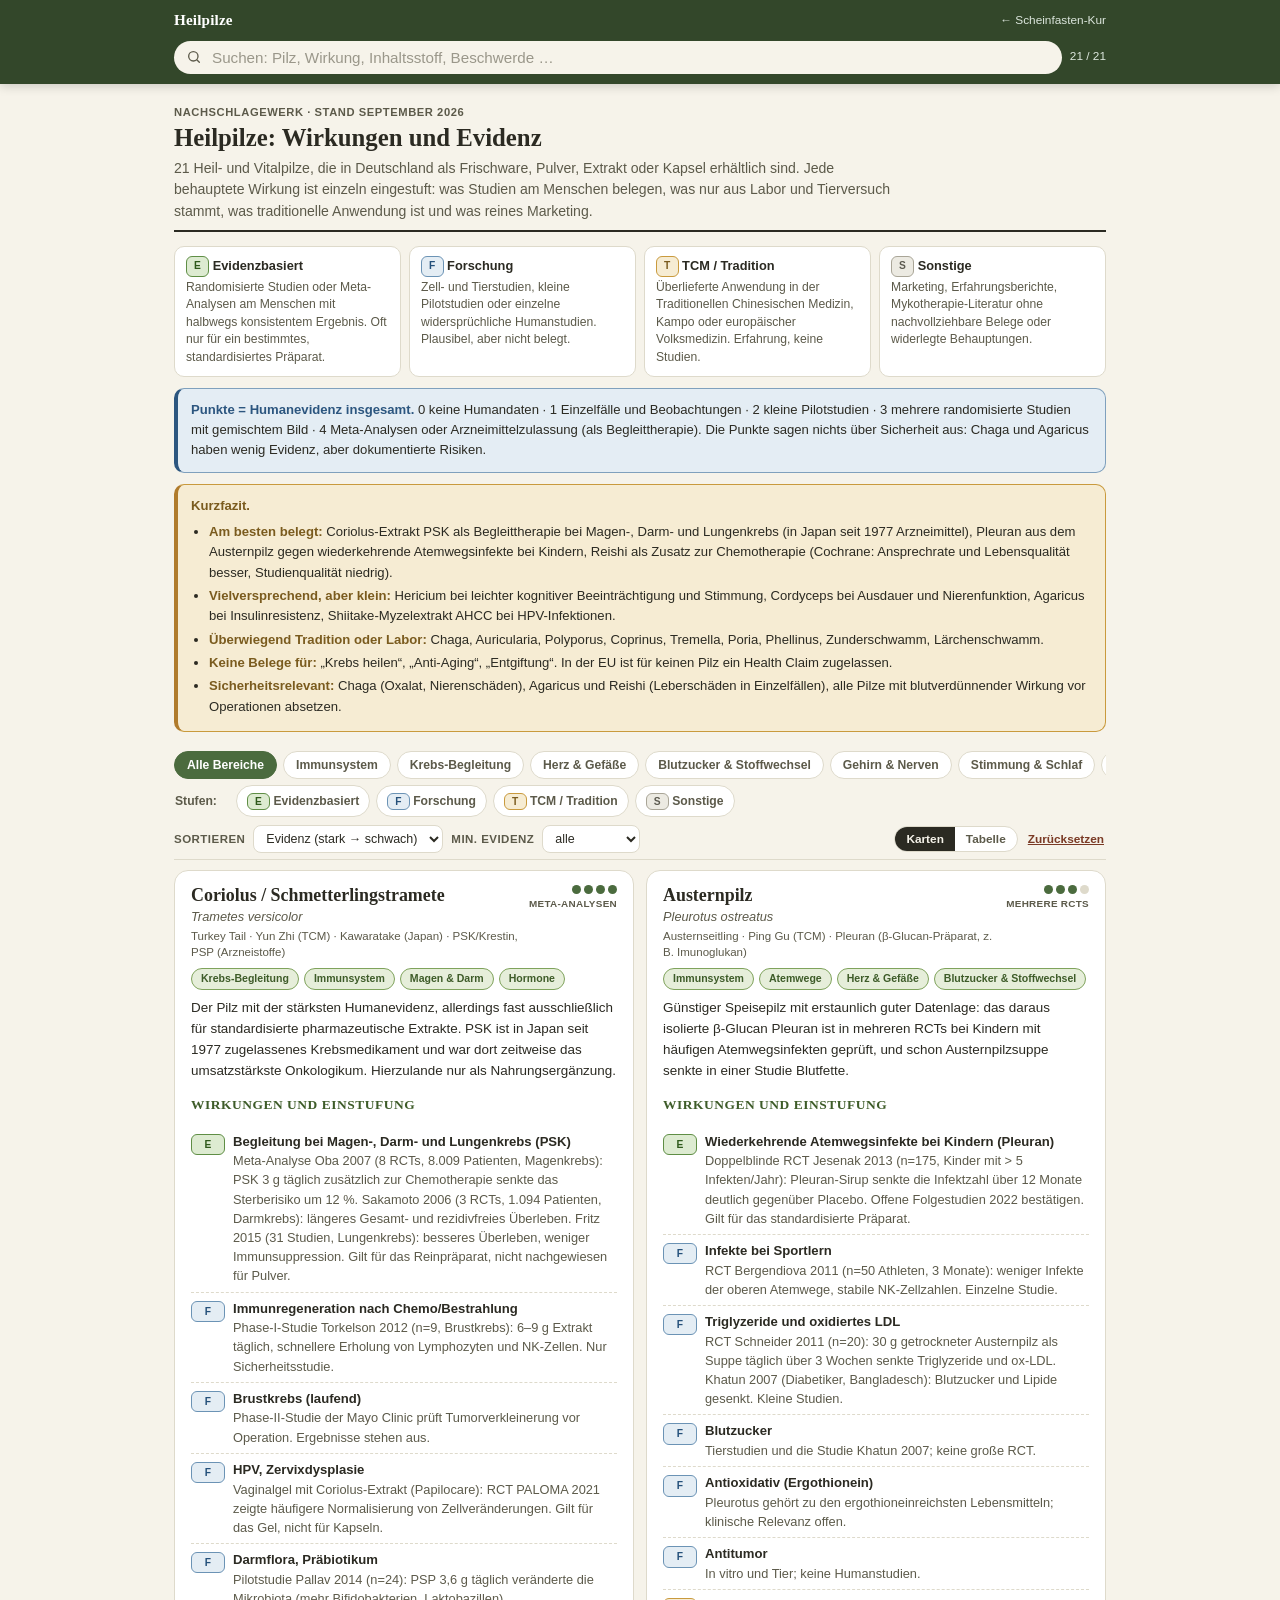
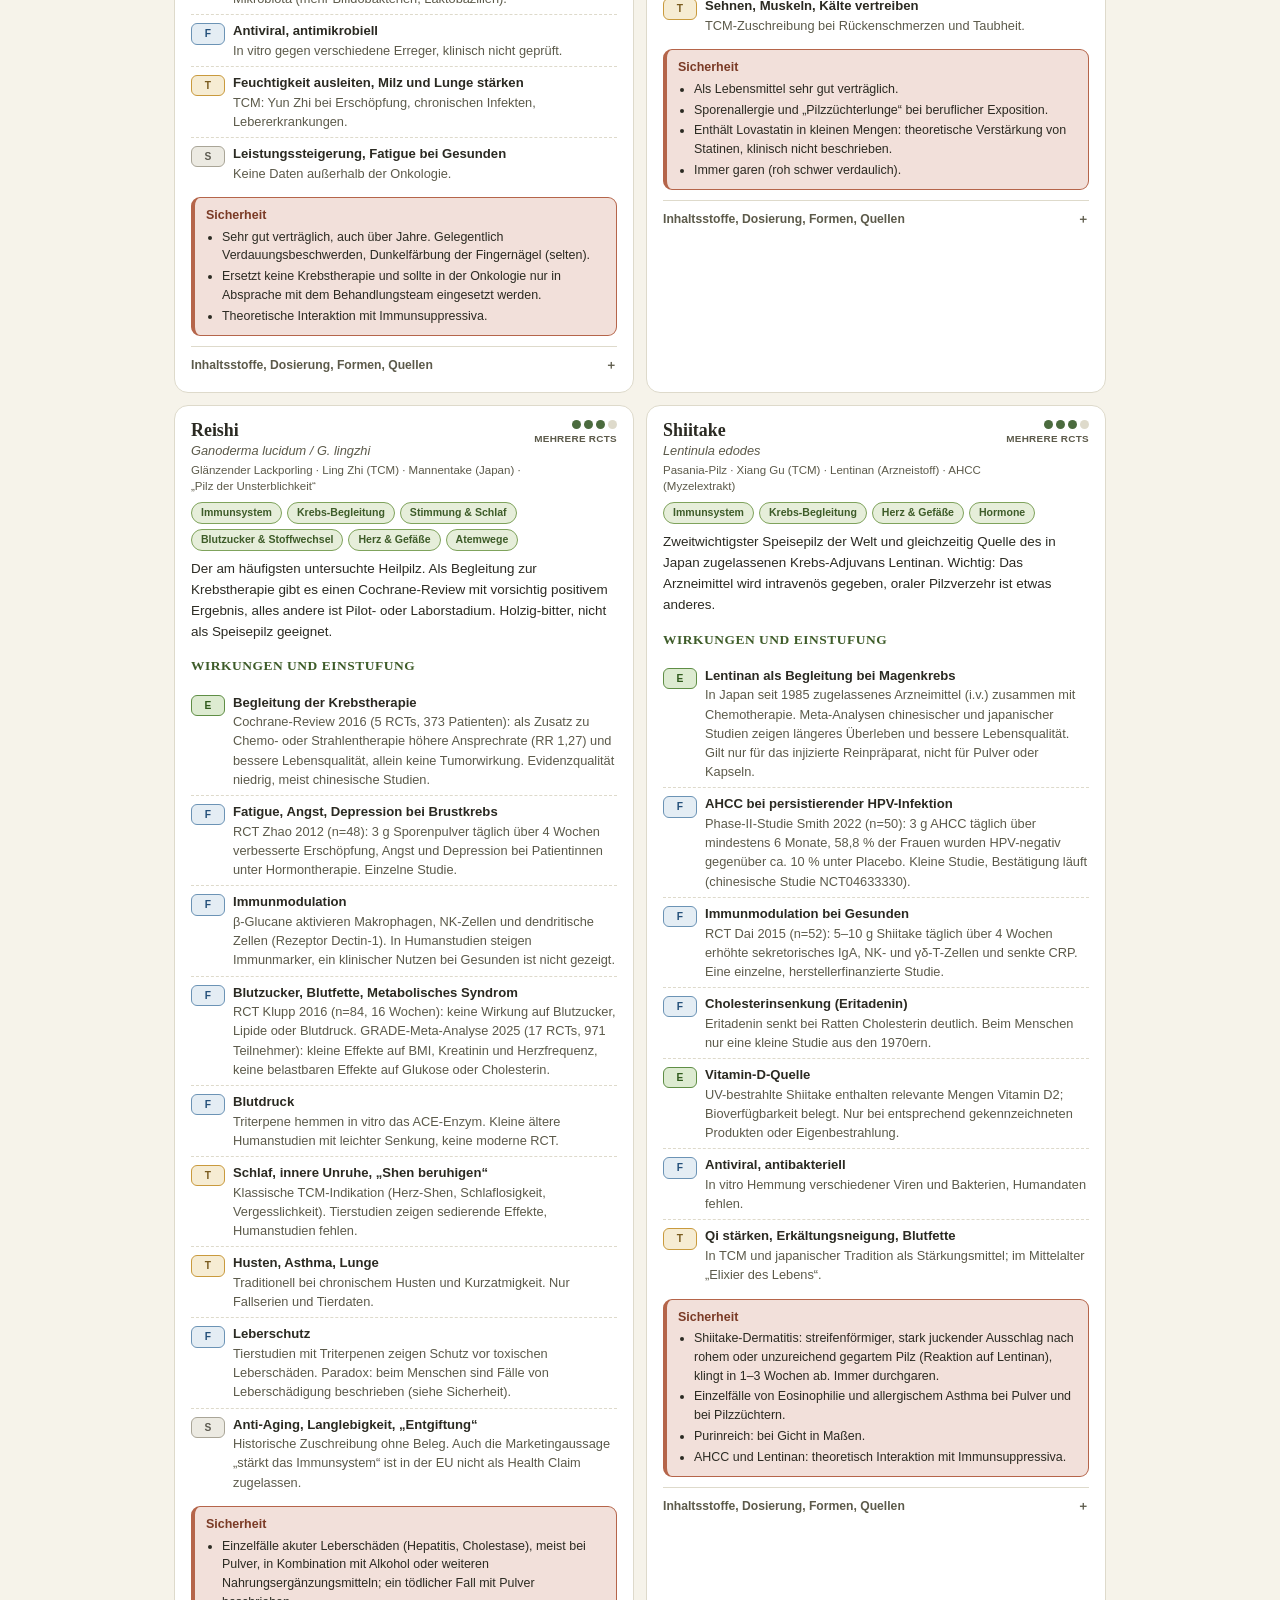
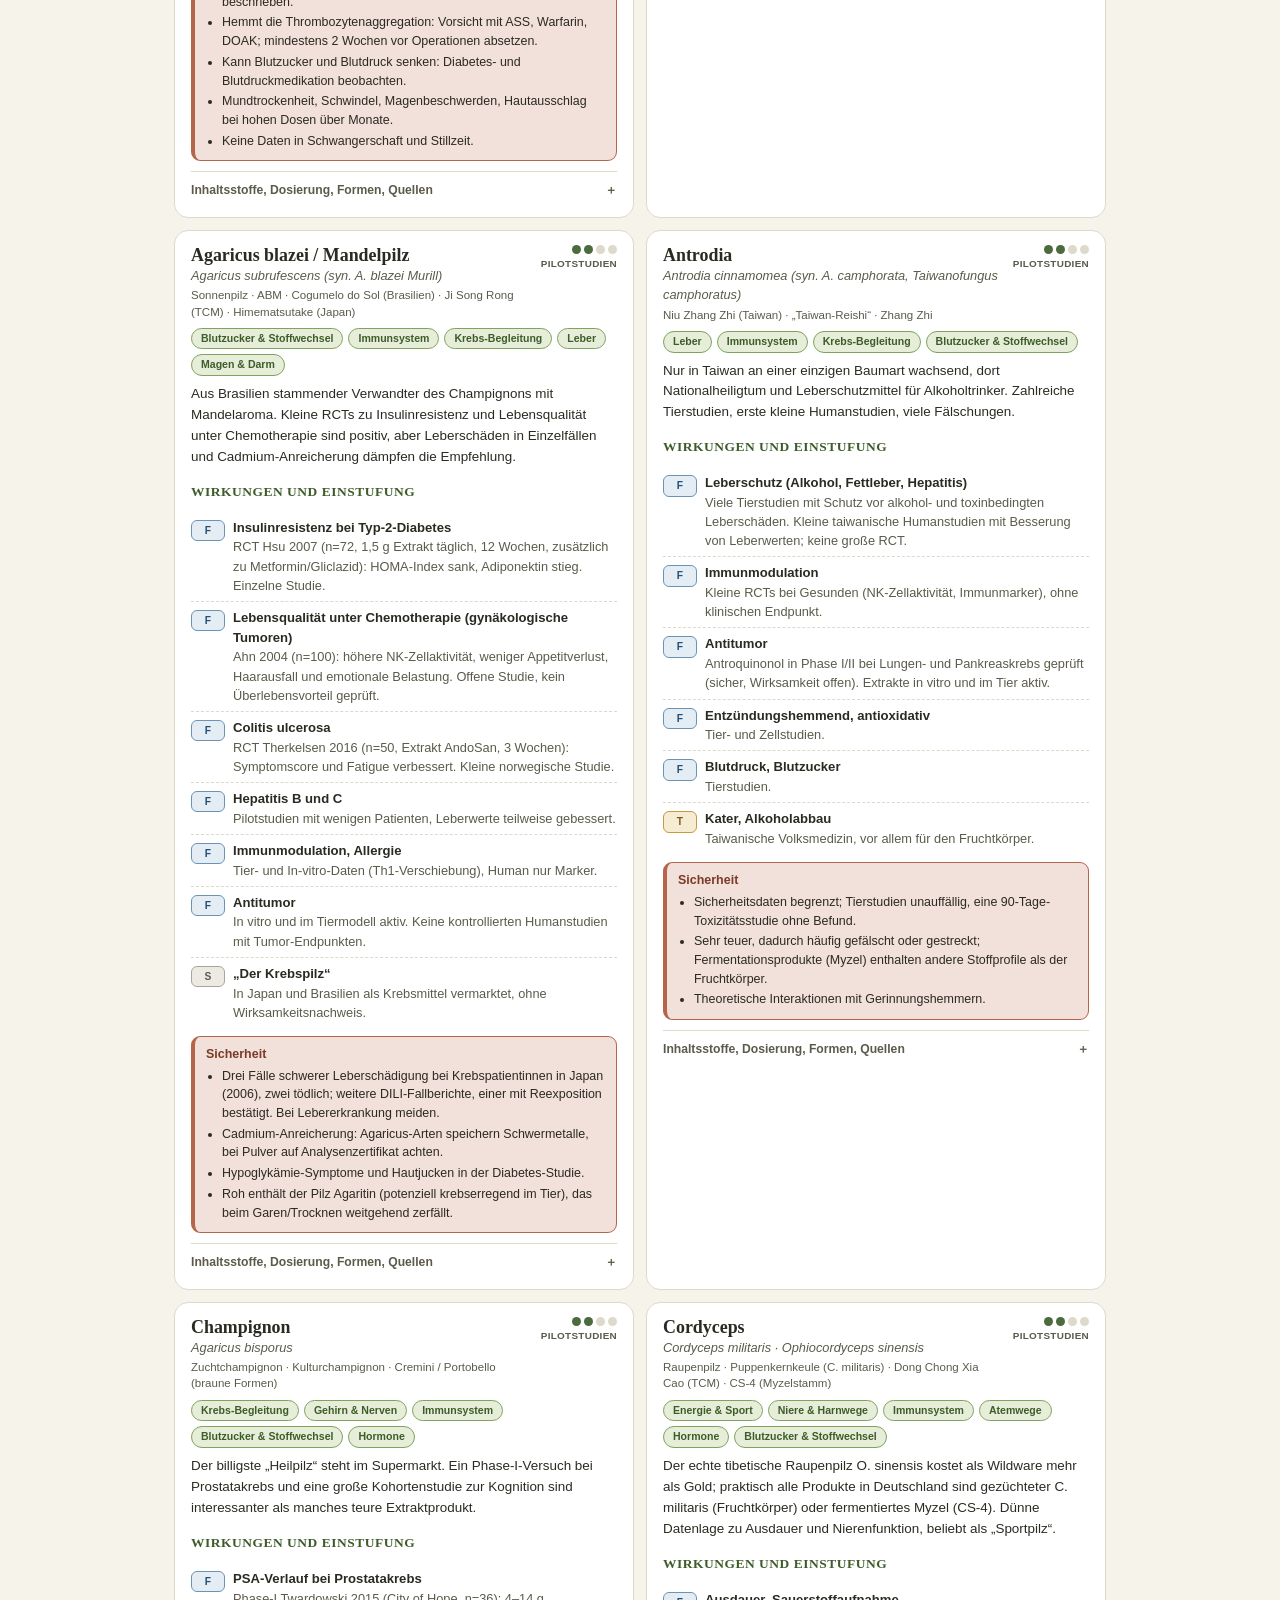
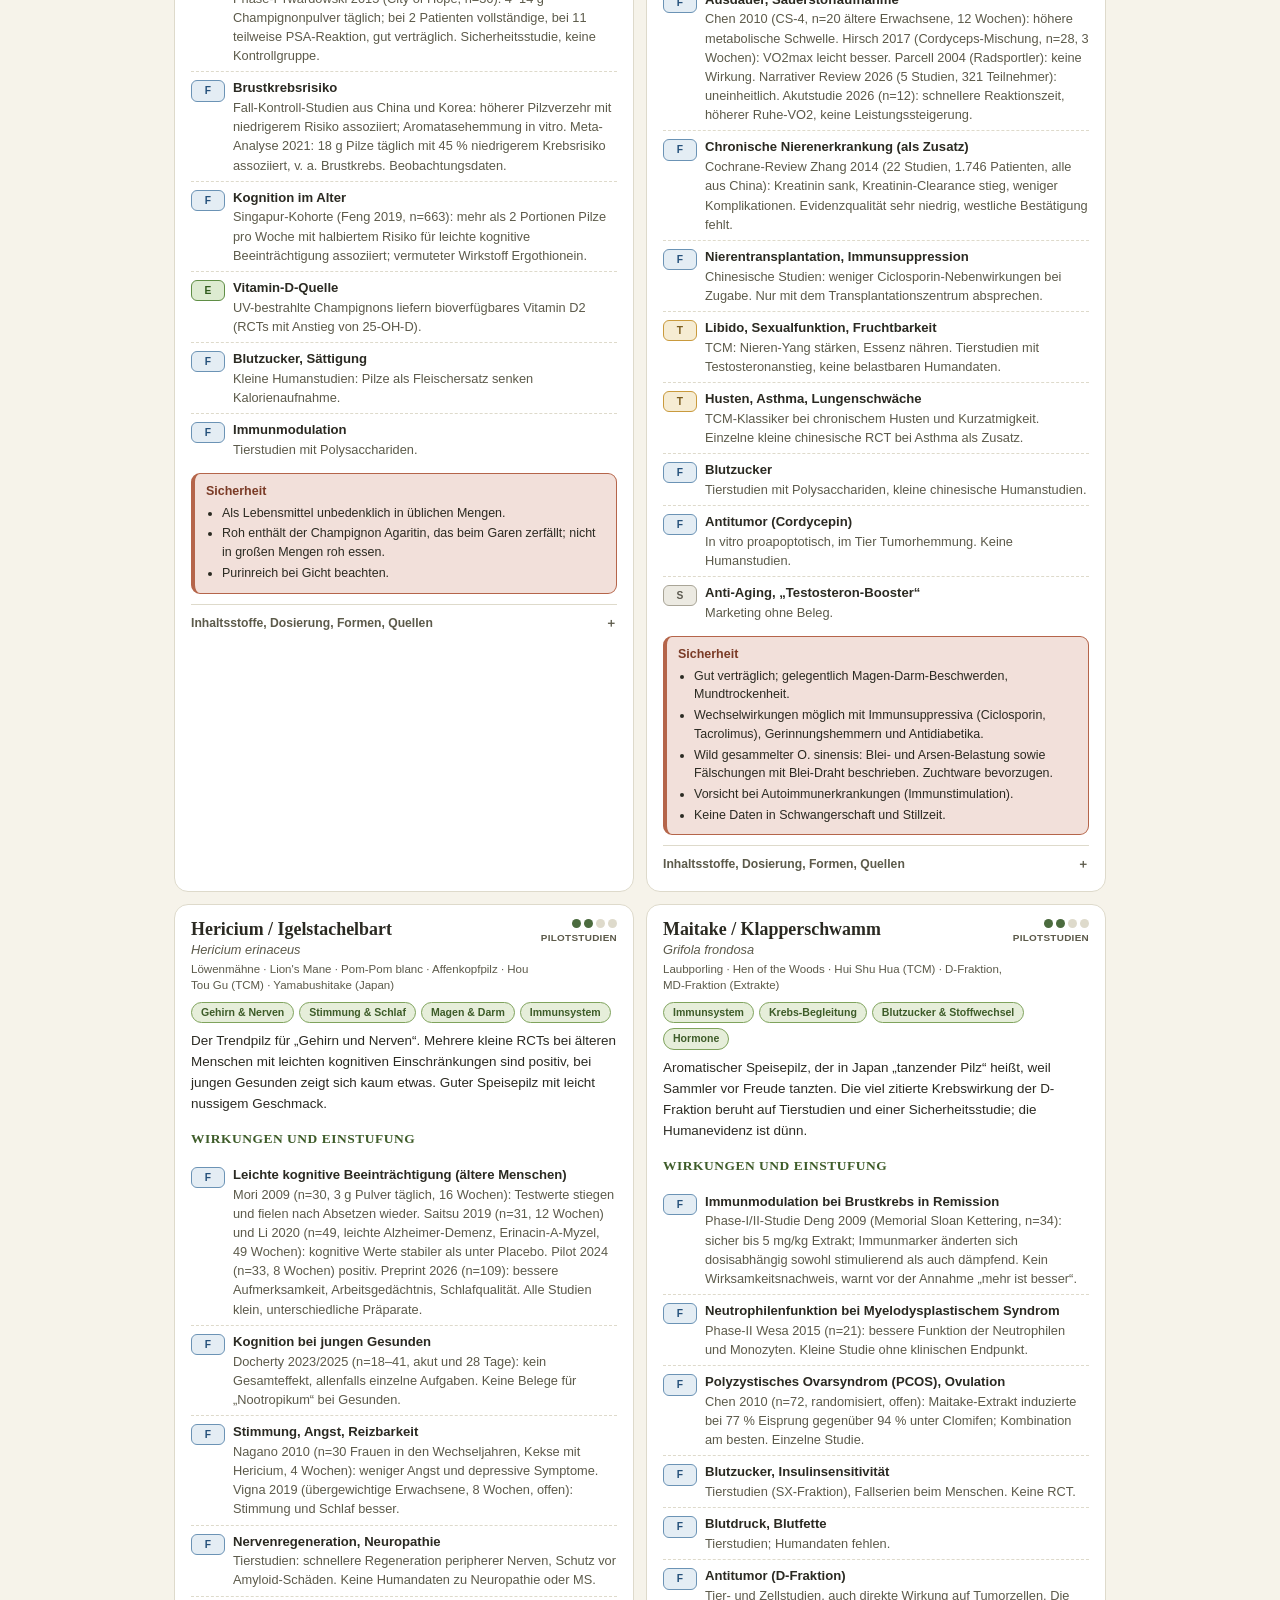
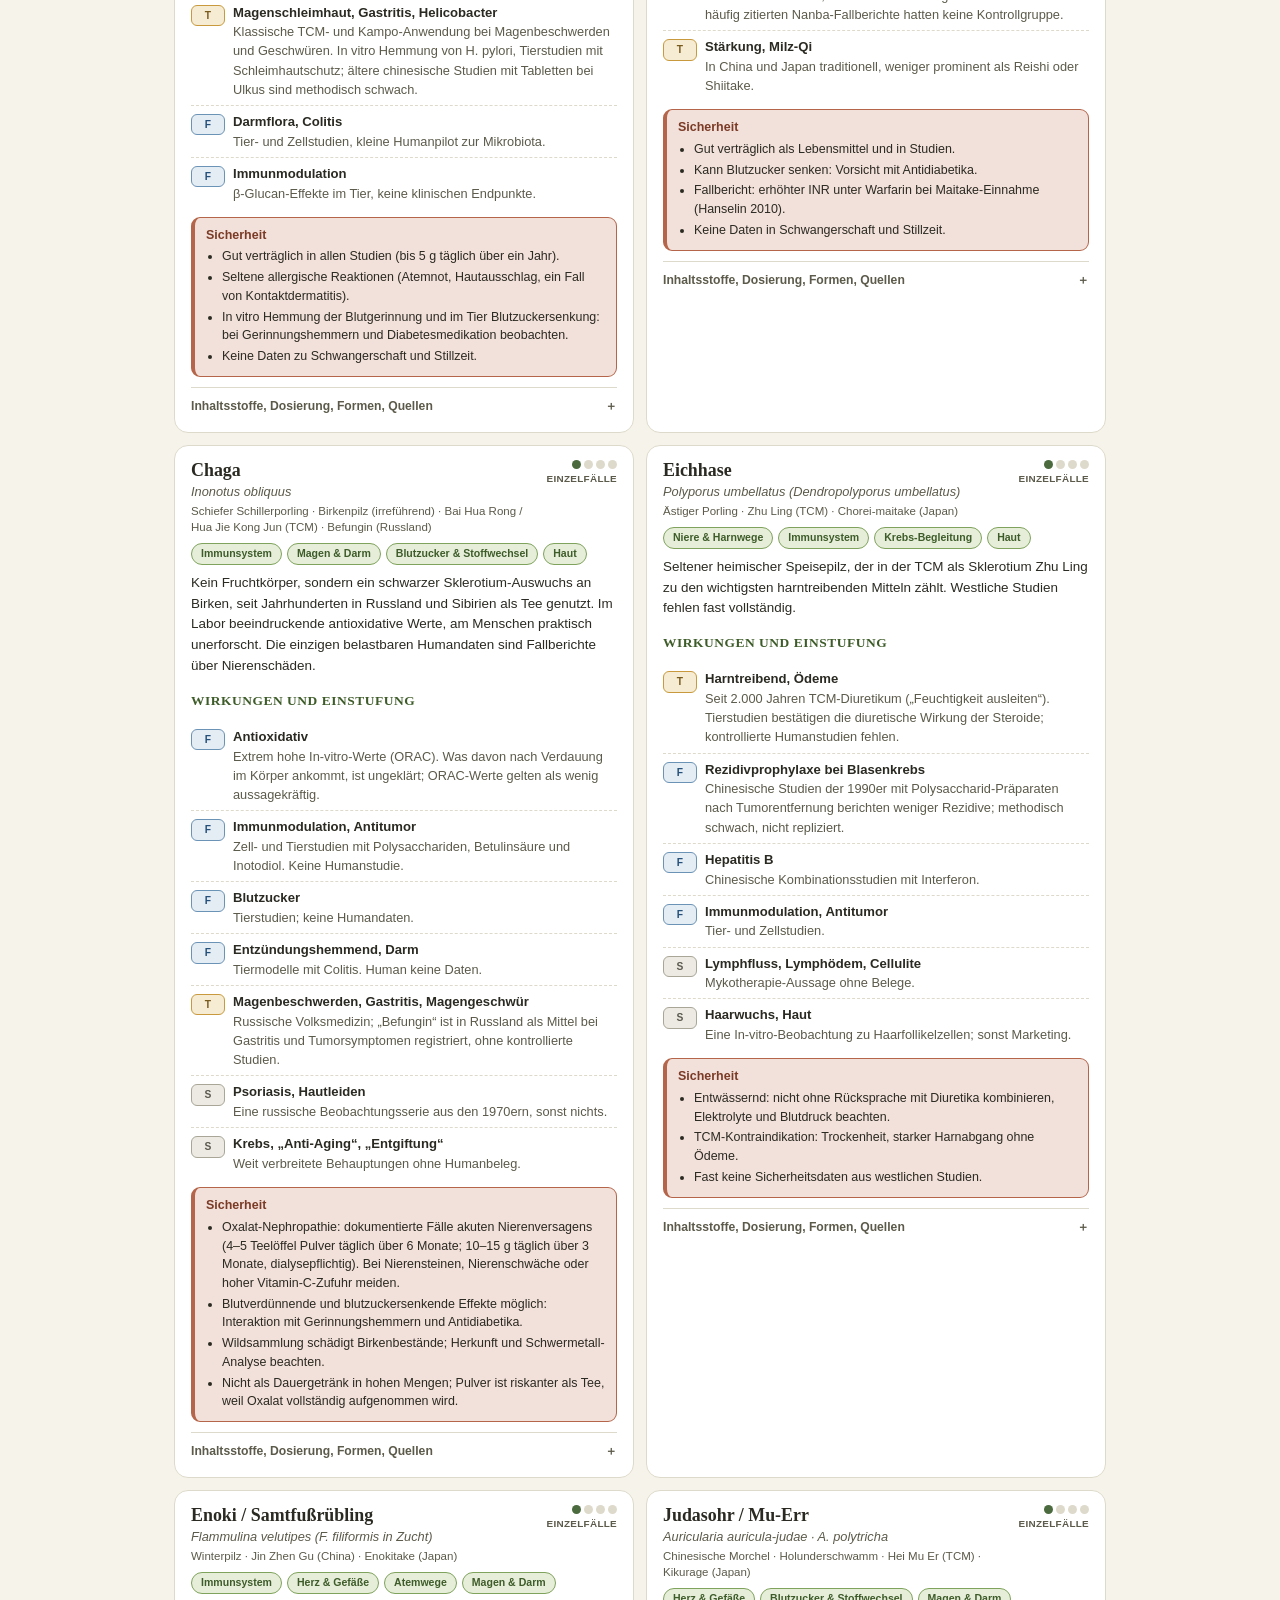
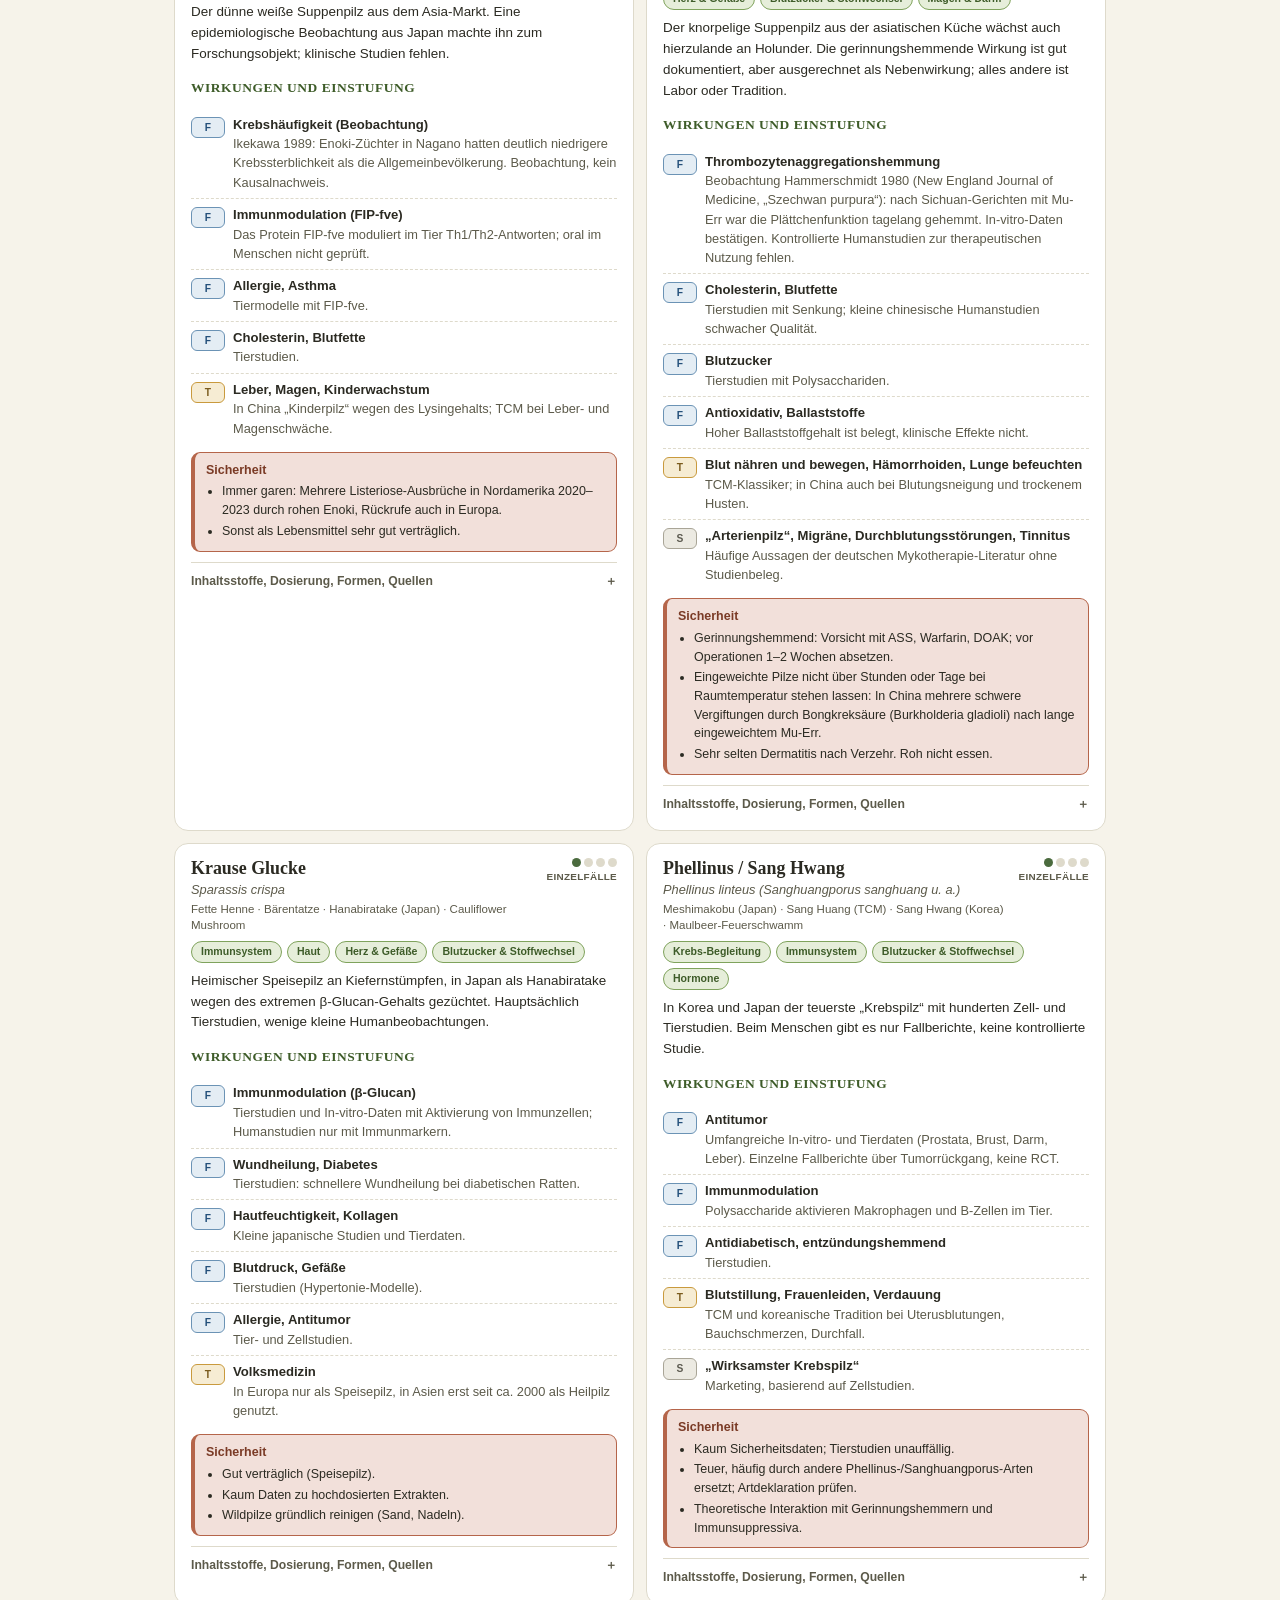
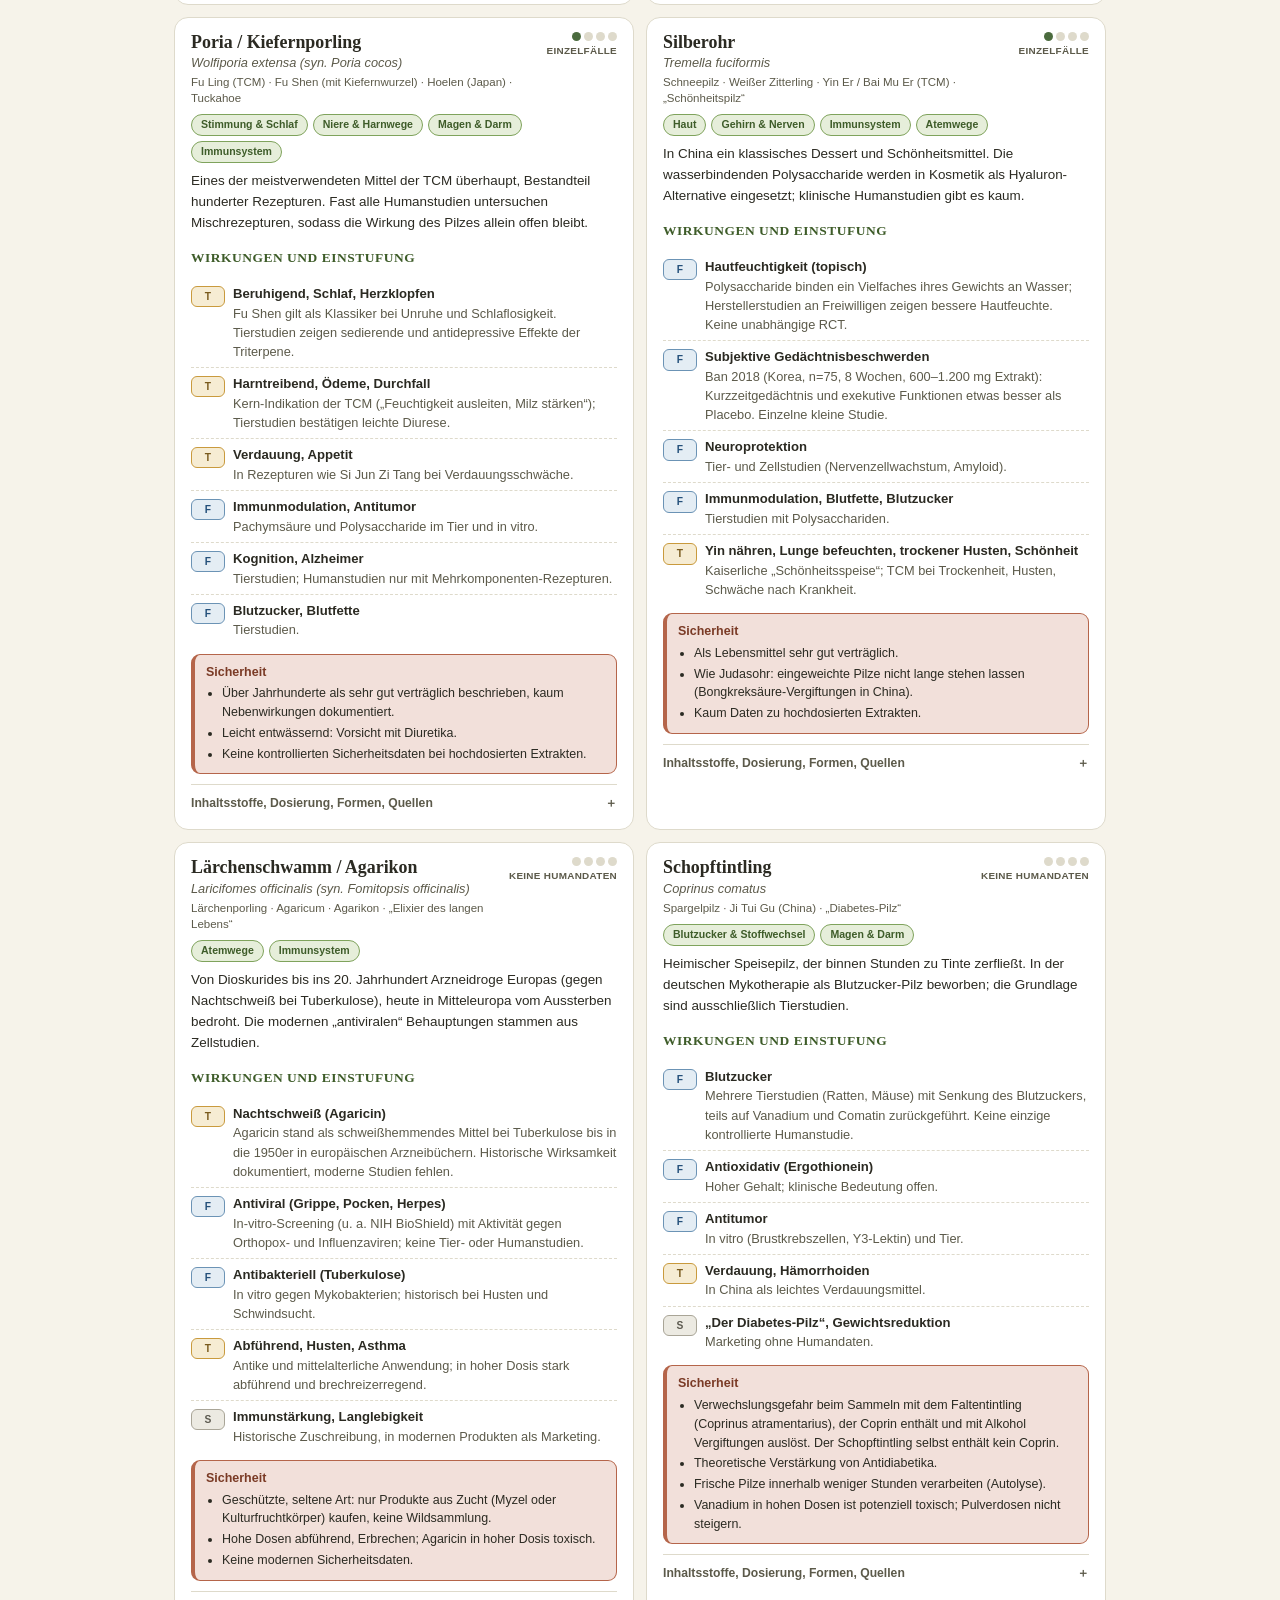
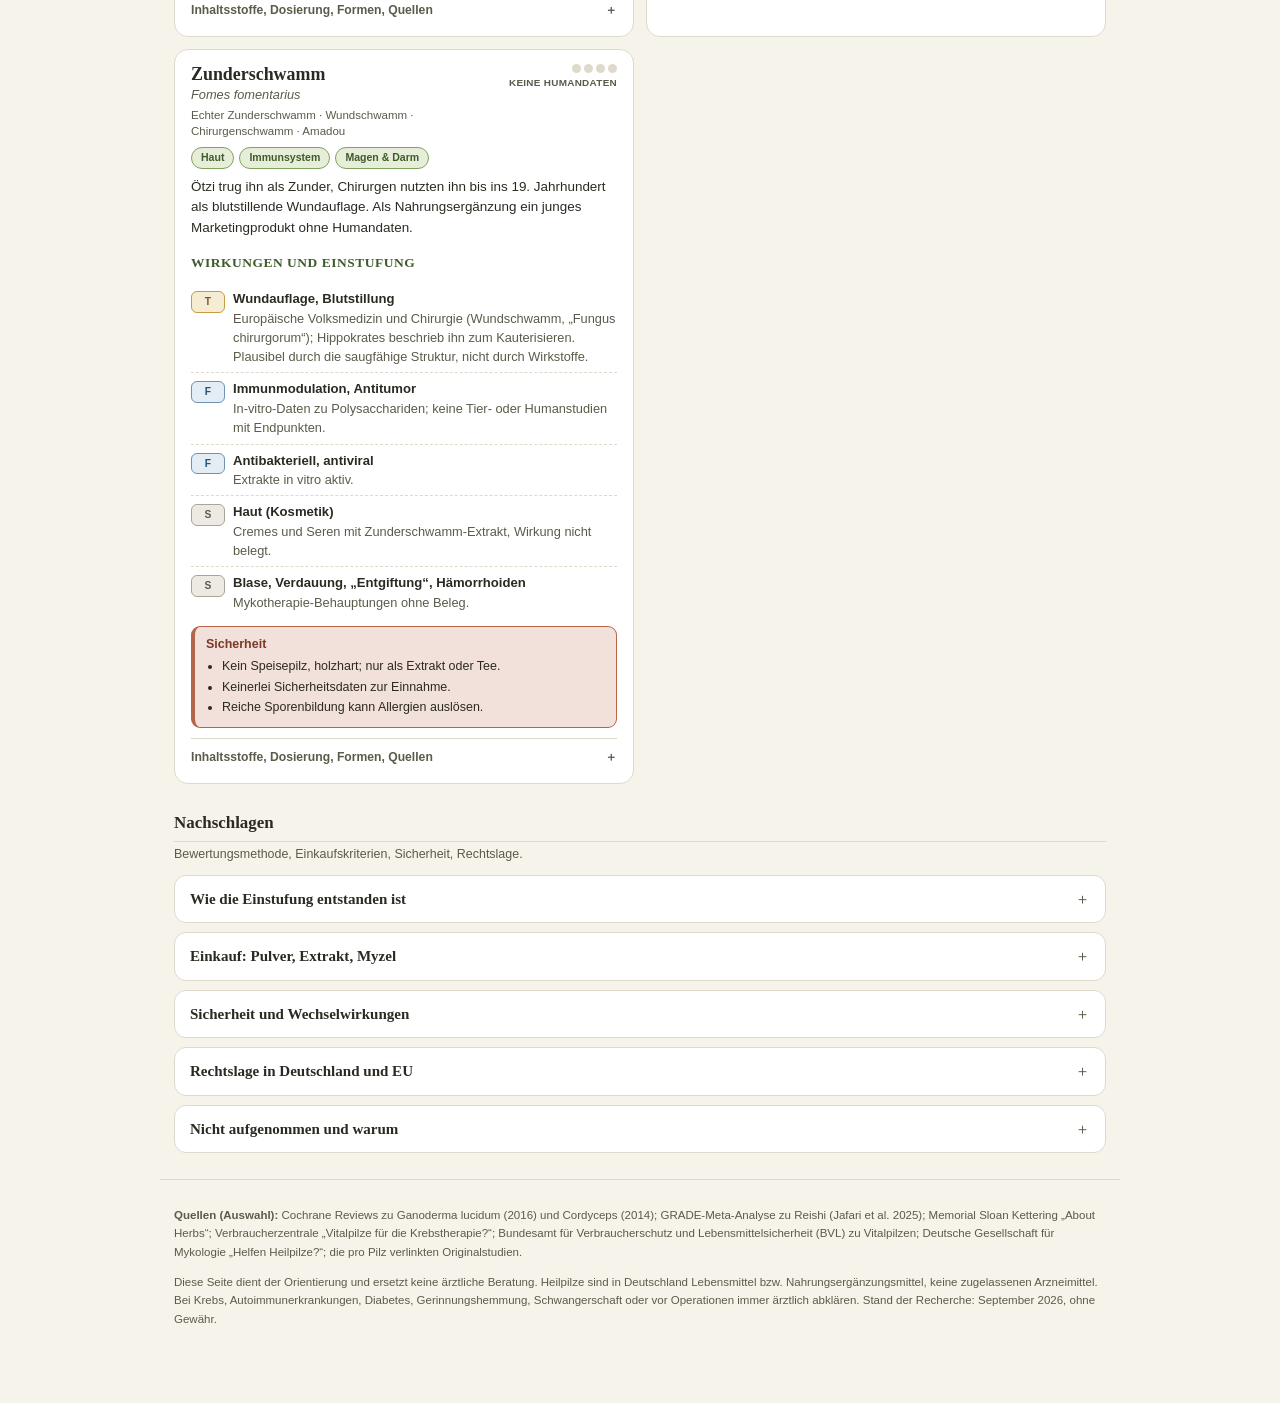
==== heilpilze.html @ f504245c "Heilpilze-Nachschlagewerk als eigene HTML-Seite 21 kaufbare Heil- und Vitalpilze mit Wirkungen, die " ====
<!DOCTYPE html>
<html lang="de">
<head>
<meta charset="UTF-8">
<meta name="viewport" content="width=device-width, initial-scale=1.0, viewport-fit=cover">
<meta name="description" content="Heilpilze im Überblick: 21 kaufbare Vital- und Heilpilze mit Wirkungen, Evidenzeinschätzung (evidenzbasiert, Forschung, TCM, sonstige), Sicherheit und Dosierung. Mit Suche und Filtern.">
<meta name="theme-color" content="#33472A">
<meta name="robots" content="noindex, nofollow">
<meta name="apple-mobile-web-app-capable" content="yes">
<meta name="apple-mobile-web-app-status-bar-style" content="black-translucent">
<meta name="apple-mobile-web-app-title" content="Heilpilze">
<link rel="icon" href="data:image/svg+xml,<svg xmlns='http://www.w3.org/2000/svg' viewBox='0 0 100 100'><rect width='100' height='100' rx='20' fill='%2333472A'/><text y='72' x='50' font-size='60' text-anchor='middle' fill='%23F6F3EA' font-family='Georgia,serif'>H</text></svg>">
<title>Heilpilze · Wirkungen &amp; Evidenz</title>
<style>
  :root{
    --paper:#F6F3EA; --ink:#2B2A22; --ink-soft:#5C5A4A; --line:#DEDACB;
    --card:#FFFFFF;
    --green:#4B6B3E; --green-d:#33472A; --green-bg:#E6EEDA; --green-line:#7FA35C; --green-text:#3E5C29;
    --gold:#B07B2C; --gold-bg:#F6ECD3; --gold-line:#C99A3D; --gold-text:#7A5B1E;
    --rose-bg:#F2E0DA; --rose-line:#B5654A; --rose-text:#7A3A25;
    --blue-bg:#E4EDF4; --blue-line:#7FA0BD; --blue-text:#2C567F;
    --grey-bg:#ECEAE2; --grey-line:#B9B5A6; --grey-text:#4E4C42;
    --lvE-bg:#DDEBD1; --lvE-line:#5F8E45; --lvE-text:#2F5A1C;
    --lvF-bg:#E4EDF4; --lvF-line:#6B93B5; --lvF-text:#24507A;
    --lvT-bg:#F6ECD3; --lvT-line:#C99A3D; --lvT-text:#7A5B1E;
    --lvS-bg:#ECEAE2; --lvS-line:#A9A597; --lvS-text:#5B594F;
  }
  *{box-sizing:border-box;-webkit-tap-highlight-color:transparent;}
  html,body{margin:0;padding:0;}
  html{scroll-behavior:smooth;}
  body{
    background:var(--paper);color:var(--ink);
    font-family:-apple-system,BlinkMacSystemFont,'Segoe UI',Roboto,sans-serif;
    -webkit-font-smoothing:antialiased;line-height:1.5;padding-bottom:50px;
  }
  a{color:var(--green-text);}
  .serif{font-family:Georgia,'Iowan Old Style',serif;}

  /* ---------- Sticky header ---------- */
  .topbar{
    position:sticky;top:0;z-index:60;background:var(--green-d);color:#fff;
    box-shadow:0 2px 10px rgba(0,0,0,.18);
  }
  .topbar .row1{display:flex;align-items:center;gap:10px;padding:9px 14px 7px;max-width:960px;margin:0 auto;}
  .brand{font-family:Georgia,serif;font-size:0.95rem;font-weight:700;letter-spacing:.01em;flex:none;color:#fff;text-decoration:none;}
  .backlink{margin-left:auto;font-size:0.74rem;color:#DCE6DD;text-decoration:none;white-space:nowrap;}
  .backlink:hover{color:#fff;}
  .searchrow{max-width:960px;margin:0 auto;padding:2px 14px 10px;display:flex;gap:8px;align-items:center;}
  .search{
    flex:1;display:flex;align-items:center;gap:8px;background:var(--paper);border-radius:999px;padding:7px 12px;
  }
  .search svg{width:16px;height:16px;flex:none;stroke:var(--ink-soft);}
  .search input{
    flex:1;border:none;background:transparent;font-size:0.95rem;color:var(--ink);outline:none;min-width:0;
  }
  .search input::placeholder{color:#9A978A;}
  .search button{border:none;background:transparent;color:var(--ink-soft);font-size:1rem;cursor:pointer;padding:0 2px;line-height:1;display:none;}
  .search button.show{display:block;}
  .count{font-size:0.74rem;color:#DCE6DD;white-space:nowrap;flex:none;}

  .wrap{max-width:960px;margin:0 auto;padding:0 14px;}

  /* ---------- Page head ---------- */
  .pagehead{padding:20px 0 8px;border-bottom:2px solid var(--ink);margin-bottom:14px;}
  .kicker{font-size:0.7rem;text-transform:uppercase;letter-spacing:.05em;color:var(--ink-soft);font-weight:700;}
  .pagehead h1{font-family:Georgia,serif;font-size:1.55rem;margin:2px 0 6px;font-weight:600;line-height:1.2;}
  .pagehead .lede{font-size:0.88rem;color:var(--ink-soft);margin:6px 0 0;max-width:720px;}

  /* ---------- Legend ---------- */
  .legend{display:grid;grid-template-columns:repeat(auto-fit,minmax(200px,1fr));gap:8px;margin:12px 0 4px;}
  .legend .lg{background:var(--card);border:1px solid var(--line);border-radius:10px;padding:9px 11px;font-size:0.76rem;line-height:1.45;color:var(--ink-soft);}
  .legend .lg b{display:block;color:var(--ink);font-size:0.8rem;margin-bottom:2px;}
  .lv{display:inline-block;font-size:0.64rem;font-weight:800;letter-spacing:.03em;text-transform:uppercase;border-radius:6px;padding:2px 7px;border:1px solid;white-space:nowrap;vertical-align:middle;}
  .lv.E{background:var(--lvE-bg);border-color:var(--lvE-line);color:var(--lvE-text);}
  .lv.F{background:var(--lvF-bg);border-color:var(--lvF-line);color:var(--lvF-text);}
  .lv.T{background:var(--lvT-bg);border-color:var(--lvT-line);color:var(--lvT-text);}
  .lv.S{background:var(--lvS-bg);border-color:var(--lvS-line);color:var(--lvS-text);}

  .callout{border-radius:10px;padding:11px 13px;margin:11px 0;font-size:0.82rem;line-height:1.55;}
  .callout b{font-weight:700;}
  .callout.office{background:var(--blue-bg);border:1px solid var(--blue-line);border-left:4px solid var(--blue-text);}
  .callout.office b{color:var(--blue-text);}
  .callout.warn{background:var(--gold-bg);border:1px solid var(--gold-line);border-left:4px solid var(--gold);}
  .callout.warn b{color:var(--gold-text);}
  .callout.flag{background:var(--rose-bg);border:1px solid var(--rose-line);border-left:4px solid var(--rose-line);}
  .callout.flag b{color:var(--rose-text);}
  .callout.neutral{background:#F0ECE0;color:var(--ink-soft);}
  .callout ul{margin:6px 0 0;padding-left:18px;}
  .callout li{margin-bottom:3px;}

  /* ---------- Filter bar ---------- */
  .filters{
    background:var(--paper);
    padding:8px 0 6px;border-bottom:1px solid var(--line);margin-bottom:10px;
  }
  @media(min-width:760px){
    .filters{position:sticky;top:var(--topH,98px);z-index:40;}
  }
  .chips{display:flex;gap:6px;overflow-x:auto;padding-bottom:6px;scrollbar-width:none;-ms-overflow-style:none;}
  .chips::-webkit-scrollbar{display:none;}
  .chip{
    flex:none;padding:6px 12px;border:1px solid var(--line);background:var(--card);
    border-radius:999px;font-size:0.76rem;font-weight:600;color:var(--ink-soft);cursor:pointer;white-space:nowrap;
  }
  .chip.active{background:var(--green);color:#fff;border-color:var(--green);}
  .chip.lvchip{padding:5px 10px;}
  .chip.lvchip.off{opacity:.45;text-decoration:line-through;}
  .chip.lvchip .lv{pointer-events:none;}
  .ctrls{display:flex;gap:8px;align-items:center;flex-wrap:wrap;margin-top:2px;}
  .ctrls label{font-size:0.72rem;color:var(--ink-soft);font-weight:700;text-transform:uppercase;letter-spacing:.04em;}
  .ctrls select{
    border:1px solid var(--line);background:var(--card);border-radius:8px;padding:5px 8px;font-size:0.78rem;color:var(--ink);
  }
  .ctrls .spacer{flex:1;}
  .viewtoggle{display:flex;border:1px solid var(--line);border-radius:999px;overflow:hidden;background:var(--card);}
  .viewtoggle button{border:none;background:transparent;padding:5px 11px;font-size:0.74rem;font-weight:700;color:var(--ink-soft);cursor:pointer;}
  .viewtoggle button.active{background:var(--ink);color:var(--paper);}
  .resetbtn{border:none;background:transparent;color:var(--rose-text);font-size:0.74rem;font-weight:700;cursor:pointer;text-decoration:underline;padding:4px 2px;}

  /* ---------- Cards ---------- */
  .grid{display:grid;grid-template-columns:1fr;gap:12px;margin-top:6px;}
  @media(min-width:760px){.grid{grid-template-columns:1fr 1fr;}}
  .mcard{background:var(--card);border:1px solid var(--line);border-radius:14px;padding:14px 16px 12px;display:flex;flex-direction:column;gap:8px;}
  .mcard .head{display:flex;gap:10px;align-items:flex-start;}
  .mcard .head .names{flex:1;min-width:0;}
  .mcard h2{margin:0;font-family:Georgia,serif;font-size:1.12rem;font-weight:700;line-height:1.2;}
  .mcard .latin{font-style:italic;font-size:0.8rem;color:var(--ink-soft);}
  .mcard .alt{font-size:0.72rem;color:var(--ink-soft);margin-top:2px;line-height:1.4;}
  .mcard .alt b{color:var(--ink);font-weight:600;}
  .score{flex:none;text-align:right;}
  .score .dots{display:flex;gap:3px;justify-content:flex-end;}
  .score .dots i{width:9px;height:9px;border-radius:50%;background:var(--line);display:block;}
  .score .dots i.on{background:var(--green);}
  .score .lbl{font-size:0.62rem;color:var(--ink-soft);margin-top:3px;text-transform:uppercase;letter-spacing:.03em;font-weight:700;white-space:nowrap;}
  .tags{display:flex;gap:5px;flex-wrap:wrap;}
  .tag{font-size:0.66rem;font-weight:700;border-radius:999px;padding:2px 9px;background:var(--green-bg);color:var(--green-text);border:1px solid var(--green-line);}
  .tag.form{background:var(--grey-bg);color:var(--grey-text);border-color:var(--grey-line);font-weight:600;}
  .mcard .summary{font-size:0.84rem;line-height:1.55;margin:0;}
  .mcard h3{font-family:Georgia,serif;font-size:0.84rem;margin:6px 0 2px;color:var(--green-text);text-transform:uppercase;letter-spacing:.04em;font-weight:700;}
  .effects{list-style:none;margin:0;padding:0;}
  .effects li{display:flex;gap:8px;padding:6px 0;border-bottom:1px dashed var(--line);font-size:0.8rem;line-height:1.5;align-items:flex-start;}
  .effects li:last-child{border-bottom:none;}
  .effects li .lv{margin-top:2px;flex:none;width:34px;text-align:center;padding:2px 0;}
  .effects li .ef{flex:1;min-width:0;}
  .effects li .ef b{display:block;font-size:0.82rem;}
  .effects li .ef span{color:var(--ink-soft);}
  .effects li.hidden{display:none;}
  .safety{background:var(--rose-bg);border:1px solid var(--rose-line);border-left:4px solid var(--rose-line);border-radius:9px;padding:8px 11px;font-size:0.78rem;line-height:1.5;}
  .safety b{color:var(--rose-text);}
  .safety ul{margin:3px 0 0;padding-left:16px;}
  .safety li{margin-bottom:2px;}
  details.more{border-top:1px solid var(--line);margin-top:2px;padding-top:4px;}
  details.more summary{cursor:pointer;font-size:0.76rem;font-weight:700;color:var(--ink-soft);list-style:none;display:flex;justify-content:space-between;padding:5px 0;}
  details.more summary::-webkit-details-marker{display:none;}
  details.more summary::after{content:"＋";}
  details.more[open] summary::after{content:"−";}
  details.more .mb{font-size:0.78rem;line-height:1.55;color:var(--ink);}
  details.more .mb h4{font-family:Georgia,serif;font-size:0.8rem;margin:8px 0 2px;color:var(--green-text);}
  details.more .mb p{margin:0 0 4px;}
  details.more .mb ul{margin:2px 0 4px;padding-left:16px;}
  details.more .mb li{margin-bottom:2px;}
  details.more .mb .src{font-size:0.72rem;color:var(--ink-soft);}
  details.more .mb .src a{word-break:break-word;}
  mark{background:#FBE8A6;color:inherit;padding:0 1px;border-radius:2px;}
  .empty{text-align:center;color:var(--ink-soft);font-size:0.86rem;padding:40px 10px;}

  /* ---------- Table view ---------- */
  .tablewrap{overflow-x:auto;margin-top:8px;border:1px solid var(--line);border-radius:12px;background:var(--card);}
  table.tbl{width:100%;border-collapse:collapse;font-size:0.78rem;min-width:640px;}
  table.tbl th{background:var(--green);color:#fff;text-align:left;padding:8px 9px;font-size:0.72rem;position:sticky;top:0;cursor:pointer;white-space:nowrap;}
  table.tbl th:hover{background:var(--green-d);}
  table.tbl td{padding:8px 9px;border-bottom:1px solid var(--line);vertical-align:top;line-height:1.45;}
  table.tbl tr:nth-child(even) td{background:#FBF9F3;}
  table.tbl td .latin{font-style:italic;color:var(--ink-soft);font-size:0.72rem;display:block;}
  table.tbl td.sc{white-space:nowrap;}
  table.tbl td.sc i{display:inline-block;width:8px;height:8px;border-radius:50%;background:var(--line);margin-right:2px;}
  table.tbl td.sc i.on{background:var(--green);}
  table.tbl a.rowlink{color:var(--ink);text-decoration:none;font-weight:700;}
  table.tbl a.rowlink:hover{text-decoration:underline;}

  /* ---------- Reference accordion ---------- */
  h2.sec{font-family:Georgia,serif;font-size:1.06rem;margin:26px 0 3px;border-bottom:1px solid var(--line);padding-bottom:5px;}
  p.secnote{font-size:0.78rem;color:var(--ink-soft);margin:0 0 11px;}
  details.acc{background:var(--card);border:1px solid var(--line);border-radius:12px;margin-bottom:9px;overflow:hidden;}
  details.acc summary{
    padding:12px 15px;font-family:Georgia,serif;font-weight:700;font-size:0.94rem;cursor:pointer;
    list-style:none;display:flex;justify-content:space-between;align-items:center;
  }
  details.acc summary::-webkit-details-marker{display:none;}
  details.acc summary::after{content:"＋";color:var(--ink-soft);font-weight:400;}
  details.acc[open] summary::after{content:"−";}
  details.acc .body{padding:0 15px 14px;font-size:0.84rem;line-height:1.6;}
  details.acc .body ul{padding-left:17px;margin:6px 0;}
  details.acc .body li{margin-bottom:4px;}
  details.acc .body h4{font-family:Georgia,serif;font-size:0.88rem;margin:12px 0 4px;color:var(--green-text);}
  details.acc .body table.tbl{min-width:0;font-size:0.78rem;margin:8px 0;}
  details.acc .body table.tbl th{position:static;cursor:default;}

  footer{max-width:960px;margin:26px auto 0;padding:14px;border-top:1px solid var(--line);font-size:0.72rem;color:var(--ink-soft);line-height:1.6;}

  @media print{
    .topbar,.filters{display:none;}
    .grid{grid-template-columns:1fr;}
    .mcard,details.acc{break-inside:avoid;}
    details.acc .body,details.more .mb{display:block !important;}
  }
</style>
</head>
<body>

<div class="topbar">
  <div class="row1">
    <a class="brand" href="#top">Heilpilze</a>
    <a class="backlink" href="index.html">← Scheinfasten-Kur</a>
  </div>
  <div class="searchrow">
    <div class="search">
      <svg viewBox="0 0 24 24" fill="none" stroke-width="2" stroke-linecap="round"><circle cx="11" cy="11" r="7"/><path d="m20 20-3.5-3.5"/></svg>
      <input id="q" type="search" placeholder="Suchen: Pilz, Wirkung, Inhaltsstoff, Beschwerde …" autocomplete="off" aria-label="Suche">
      <button id="qclear" aria-label="Suche löschen">×</button>
    </div>
    <span class="count" id="count"></span>
  </div>
</div>

<div class="wrap" id="top">
  <div class="pagehead">
    <div class="kicker">Nachschlagewerk · Stand September 2026</div>
    <h1>Heilpilze: Wirkungen und Evidenz</h1>
    <p class="lede">21 Heil- und Vitalpilze, die in Deutschland als Frischware, Pulver, Extrakt oder Kapsel erhältlich sind. Jede behauptete Wirkung ist einzeln eingestuft: was Studien am Menschen belegen, was nur aus Labor und Tierversuch stammt, was traditionelle Anwendung ist und was reines Marketing.</p>
  </div>

  <div class="legend">
    <div class="lg"><b><span class="lv E">E</span> Evidenzbasiert</b>Randomisierte Studien oder Meta-Analysen am Menschen mit halbwegs konsistentem Ergebnis. Oft nur für ein bestimmtes, standardisiertes Präparat.</div>
    <div class="lg"><b><span class="lv F">F</span> Forschung</b>Zell- und Tierstudien, kleine Pilotstudien oder einzelne widersprüchliche Humanstudien. Plausibel, aber nicht belegt.</div>
    <div class="lg"><b><span class="lv T">T</span> TCM / Tradition</b>Überlieferte Anwendung in der Traditionellen Chinesischen Medizin, Kampo oder europäischer Volksmedizin. Erfahrung, keine Studien.</div>
    <div class="lg"><b><span class="lv S">S</span> Sonstige</b>Marketing, Erfahrungsberichte, Mykotherapie-Literatur ohne nachvollziehbare Belege oder widerlegte Behauptungen.</div>
  </div>

  <div class="callout office">
    <b>Punkte = Humanevidenz insgesamt.</b> 0 keine Humandaten · 1 Einzelfälle und Beobachtungen · 2 kleine Pilotstudien · 3 mehrere randomisierte Studien mit gemischtem Bild · 4 Meta-Analysen oder Arzneimittelzulassung (als Begleittherapie). Die Punkte sagen nichts über Sicherheit aus: Chaga und Agaricus haben wenig Evidenz, aber dokumentierte Risiken.
  </div>

  <div class="callout warn">
    <b>Kurzfazit.</b>
    <ul>
      <li><b>Am besten belegt:</b> Coriolus-Extrakt PSK als Begleittherapie bei Magen-, Darm- und Lungenkrebs (in Japan seit 1977 Arzneimittel), Pleuran aus dem Austernpilz gegen wiederkehrende Atemwegsinfekte bei Kindern, Reishi als Zusatz zur Chemotherapie (Cochrane: Ansprechrate und Lebensqualität besser, Studienqualität niedrig).</li>
      <li><b>Vielversprechend, aber klein:</b> Hericium bei leichter kognitiver Beeinträchtigung und Stimmung, Cordyceps bei Ausdauer und Nierenfunktion, Agaricus bei Insulinresistenz, Shiitake-Myzelextrakt AHCC bei HPV-Infektionen.</li>
      <li><b>Überwiegend Tradition oder Labor:</b> Chaga, Auricularia, Polyporus, Coprinus, Tremella, Poria, Phellinus, Zunderschwamm, Lärchenschwamm.</li>
      <li><b>Keine Belege für:</b> „Krebs heilen“, „Anti-Aging“, „Entgiftung“. In der EU ist für keinen Pilz ein Health Claim zugelassen.</li>
      <li><b>Sicherheitsrelevant:</b> Chaga (Oxalat, Nierenschäden), Agaricus und Reishi (Leberschäden in Einzelfällen), alle Pilze mit blutverdünnender Wirkung vor Operationen absetzen.</li>
    </ul>
  </div>

  <div class="filters">
    <div class="chips" id="tagChips"></div>
    <div class="chips" id="lvChips"></div>
    <div class="ctrls">
      <label for="sort">Sortieren</label>
      <select id="sort">
        <option value="score">Evidenz (stark → schwach)</option>
        <option value="name">Name A–Z</option>
        <option value="risk">Sicherheitshinweise zuerst</option>
      </select>
      <label for="minscore">Min. Evidenz</label>
      <select id="minscore">
        <option value="0">alle</option>
        <option value="1">≥ 1 Punkt</option>
        <option value="2">≥ 2 Punkte</option>
        <option value="3">≥ 3 Punkte</option>
        <option value="4">4 Punkte</option>
      </select>
      <span class="spacer"></span>
      <div class="viewtoggle" id="viewToggle">
        <button data-v="cards" class="active">Karten</button>
        <button data-v="table">Tabelle</button>
      </div>
      <button class="resetbtn" id="reset">Zurücksetzen</button>
    </div>
  </div>

  <div id="cards" class="grid"></div>
  <div id="table" class="tablewrap" style="display:none"></div>
  <div id="empty" class="empty" style="display:none">Kein Pilz passt zu dieser Kombination. Suche oder Filter zurücksetzen.</div>

  <h2 class="sec">Nachschlagen</h2>
  <p class="secnote">Bewertungsmethode, Einkaufskriterien, Sicherheit, Rechtslage.</p>
  <div id="reference"></div>
</div>

<footer>
  <p><b>Quellen (Auswahl):</b> Cochrane Reviews zu Ganoderma lucidum (2016) und Cordyceps (2014); GRADE-Meta-Analyse zu Reishi (Jafari et al. 2025); Memorial Sloan Kettering „About Herbs“; Verbraucherzentrale „Vitalpilze für die Krebstherapie?“; Bundesamt für Verbraucherschutz und Lebensmittelsicherheit (BVL) zu Vitalpilzen; Deutsche Gesellschaft für Mykologie „Helfen Heilpilze?“; die pro Pilz verlinkten Originalstudien.</p>
  <p>Diese Seite dient der Orientierung und ersetzt keine ärztliche Beratung. Heilpilze sind in Deutschland Lebensmittel bzw. Nahrungsergänzungsmittel, keine zugelassenen Arzneimittel. Bei Krebs, Autoimmunerkrankungen, Diabetes, Gerinnungshemmung, Schwangerschaft oder vor Operationen immer ärztlich abklären. Stand der Recherche: September 2026, ohne Gewähr.</p>
</footer>

<script>
/* ============ TAXONOMIE ============ */
const LEVELS = {
  E:{name:"Evidenzbasiert", short:"E"},
  F:{name:"Forschung", short:"F"},
  T:{name:"TCM / Tradition", short:"T"},
  S:{name:"Sonstige", short:"S"}
};
const SCORE_LBL = ["keine Humandaten","Einzelfälle","Pilotstudien","mehrere RCTs","Meta-Analysen"];
const TAGS = ["Immunsystem","Krebs-Begleitung","Herz & Gefäße","Blutzucker & Stoffwechsel","Gehirn & Nerven","Stimmung & Schlaf","Magen & Darm","Leber","Atemwege","Energie & Sport","Haut","Niere & Harnwege","Hormone"];

/* ============ DATEN ============ */
/* score: 0–4 Humanevidenz gesamt · risk: 0–3 Ausmaß dokumentierter Sicherheitsprobleme */
const MUSHROOMS = [
{
  id:"reishi", name:"Reishi", latin:"Ganoderma lucidum / G. lingzhi",
  alt:"Glänzender Lackporling · Ling Zhi (TCM) · Mannentake (Japan) · „Pilz der Unsterblichkeit“",
  score:3, risk:2,
  tags:["Immunsystem","Krebs-Begleitung","Stimmung & Schlaf","Blutzucker & Stoffwechsel","Herz & Gefäße","Atemwege"],
  forms:["Pulver","Extrakt","Kapseln","Sporenpulver","Tee","Tinktur"],
  substances:"β-Glucane (Polysaccharide, v. a. im Wasserextrakt), Triterpene/Ganodersäuren (bitter, v. a. im Alkoholextrakt), Ergosterol, Adenosin. Ein „Dualextrakt“ (Wasser + Alkohol) deckt beide Stoffgruppen ab.",
  summary:"Der am häufigsten untersuchte Heilpilz. Als Begleitung zur Krebstherapie gibt es einen Cochrane-Review mit vorsichtig positivem Ergebnis, alles andere ist Pilot- oder Laborstadium. Holzig-bitter, nicht als Speisepilz geeignet.",
  effects:[
    {t:"Begleitung der Krebstherapie", l:"E", d:"Cochrane-Review 2016 (5 RCTs, 373 Patienten): als Zusatz zu Chemo- oder Strahlentherapie höhere Ansprechrate (RR 1,27) und bessere Lebensqualität, allein keine Tumorwirkung. Evidenzqualität niedrig, meist chinesische Studien."},
    {t:"Fatigue, Angst, Depression bei Brustkrebs", l:"F", d:"RCT Zhao 2012 (n=48): 3 g Sporenpulver täglich über 4 Wochen verbesserte Erschöpfung, Angst und Depression bei Patientinnen unter Hormontherapie. Einzelne Studie."},
    {t:"Immunmodulation", l:"F", d:"β-Glucane aktivieren Makrophagen, NK-Zellen und dendritische Zellen (Rezeptor Dectin-1). In Humanstudien steigen Immunmarker, ein klinischer Nutzen bei Gesunden ist nicht gezeigt."},
    {t:"Blutzucker, Blutfette, Metabolisches Syndrom", l:"F", d:"RCT Klupp 2016 (n=84, 16 Wochen): keine Wirkung auf Blutzucker, Lipide oder Blutdruck. GRADE-Meta-Analyse 2025 (17 RCTs, 971 Teilnehmer): kleine Effekte auf BMI, Kreatinin und Herzfrequenz, keine belastbaren Effekte auf Glukose oder Cholesterin."},
    {t:"Blutdruck", l:"F", d:"Triterpene hemmen in vitro das ACE-Enzym. Kleine ältere Humanstudien mit leichter Senkung, keine moderne RCT."},
    {t:"Schlaf, innere Unruhe, „Shen beruhigen“", l:"T", d:"Klassische TCM-Indikation (Herz-Shen, Schlaflosigkeit, Vergesslichkeit). Tierstudien zeigen sedierende Effekte, Humanstudien fehlen."},
    {t:"Husten, Asthma, Lunge", l:"T", d:"Traditionell bei chronischem Husten und Kurzatmigkeit. Nur Fallserien und Tierdaten."},
    {t:"Leberschutz", l:"F", d:"Tierstudien mit Triterpenen zeigen Schutz vor toxischen Leberschäden. Paradox: beim Menschen sind Fälle von Leberschädigung beschrieben (siehe Sicherheit)."},
    {t:"Anti-Aging, Langlebigkeit, „Entgiftung“", l:"S", d:"Historische Zuschreibung ohne Beleg. Auch die Marketingaussage „stärkt das Immunsystem“ ist in der EU nicht als Health Claim zugelassen."}
  ],
  safety:["Einzelfälle akuter Leberschäden (Hepatitis, Cholestase), meist bei Pulver, in Kombination mit Alkohol oder weiteren Nahrungsergänzungsmitteln; ein tödlicher Fall mit Pulver beschrieben.","Hemmt die Thrombozytenaggregation: Vorsicht mit ASS, Warfarin, DOAK; mindestens 2 Wochen vor Operationen absetzen.","Kann Blutzucker und Blutdruck senken: Diabetes- und Blutdruckmedikation beobachten.","Mundtrockenheit, Schwindel, Magenbeschwerden, Hautausschlag bei hohen Dosen über Monate.","Keine Daten in Schwangerschaft und Stillzeit."],
  dose:"Studien: 1,4–5,4 g Extrakt oder 3 g Sporenpulver täglich. Handelsüblich: 1–1,5 g Extrakt (≥ 30 % Polysaccharide, ≥ 2 % Triterpene) oder 3–5 g Pulver. Bitterer Geschmack ist ein Hinweis auf Triterpengehalt.",
  sources:[
    {t:"Jin X et al. Ganoderma lucidum for cancer treatment. Cochrane 2016", u:"https://doi.org/10.1002/14651858.CD007731.pub3"},
    {t:"Klupp NL et al. RCT Metabolisches Syndrom. Sci Rep 2016", u:"https://www.nature.com/articles/srep29540"},
    {t:"Jafari et al. GRADE-Meta-Analyse, 17 RCTs. Food Sci Nutr 2025", u:"https://pmc.ncbi.nlm.nih.gov/articles/PMC12160064/"},
    {t:"Zhao H et al. Sporenpulver bei Fatigue, Brustkrebs. Evid Based Complement Alternat Med 2012", u:"https://pubmed.ncbi.nlm.nih.gov/22203880/"},
    {t:"Fallbericht Leberschaden (Cureus 2023, mit Literaturübersicht)", u:"https://pmc.ncbi.nlm.nih.gov/articles/PMC10599861/"}
  ]
},
{
  id:"shiitake", name:"Shiitake", latin:"Lentinula edodes",
  alt:"Pasania-Pilz · Xiang Gu (TCM) · Lentinan (Arzneistoff) · AHCC (Myzelextrakt)",
  score:3, risk:1,
  tags:["Immunsystem","Krebs-Begleitung","Herz & Gefäße","Hormone"],
  forms:["Frisch","Getrocknet","Pulver","Extrakt","Kapseln"],
  substances:"Lentinan (β-1,3/1,6-Glucan), Eritadenin, Ergosterol/Vitamin D2 (nach UV-Licht), Ergothionein, α-Glucan-Extrakt AHCC aus dem Myzel.",
  summary:"Zweitwichtigster Speisepilz der Welt und gleichzeitig Quelle des in Japan zugelassenen Krebs-Adjuvans Lentinan. Wichtig: Das Arzneimittel wird intravenös gegeben, oraler Pilzverzehr ist etwas anderes.",
  effects:[
    {t:"Lentinan als Begleitung bei Magenkrebs", l:"E", d:"In Japan seit 1985 zugelassenes Arzneimittel (i.v.) zusammen mit Chemotherapie. Meta-Analysen chinesischer und japanischer Studien zeigen längeres Überleben und bessere Lebensqualität. Gilt nur für das injizierte Reinpräparat, nicht für Pulver oder Kapseln."},
    {t:"AHCC bei persistierender HPV-Infektion", l:"F", d:"Phase-II-Studie Smith 2022 (n=50): 3 g AHCC täglich über mindestens 6 Monate, 58,8 % der Frauen wurden HPV-negativ gegenüber ca. 10 % unter Placebo. Kleine Studie, Bestätigung läuft (chinesische Studie NCT04633330)."},
    {t:"Immunmodulation bei Gesunden", l:"F", d:"RCT Dai 2015 (n=52): 5–10 g Shiitake täglich über 4 Wochen erhöhte sekretorisches IgA, NK- und γδ-T-Zellen und senkte CRP. Eine einzelne, herstellerfinanzierte Studie."},
    {t:"Cholesterinsenkung (Eritadenin)", l:"F", d:"Eritadenin senkt bei Ratten Cholesterin deutlich. Beim Menschen nur eine kleine Studie aus den 1970ern."},
    {t:"Vitamin-D-Quelle", l:"E", d:"UV-bestrahlte Shiitake enthalten relevante Mengen Vitamin D2; Bioverfügbarkeit belegt. Nur bei entsprechend gekennzeichneten Produkten oder Eigenbestrahlung."},
    {t:"Antiviral, antibakteriell", l:"F", d:"In vitro Hemmung verschiedener Viren und Bakterien, Humandaten fehlen."},
    {t:"Qi stärken, Erkältungsneigung, Blutfette", l:"T", d:"In TCM und japanischer Tradition als Stärkungsmittel; im Mittelalter „Elixier des Lebens“."}
  ],
  safety:["Shiitake-Dermatitis: streifenförmiger, stark juckender Ausschlag nach rohem oder unzureichend gegartem Pilz (Reaktion auf Lentinan), klingt in 1–3 Wochen ab. Immer durchgaren.","Einzelfälle von Eosinophilie und allergischem Asthma bei Pulver und bei Pilzzüchtern.","Purinreich: bei Gicht in Maßen.","AHCC und Lentinan: theoretisch Interaktion mit Immunsuppressiva."],
  dose:"Küche: 50–100 g frisch oder 10–15 g getrocknet, immer gegart. Extrakt 1–2 g, AHCC in Studien 3 g täglich.",
  sources:[
    {t:"Dai X et al. Shiitake-Verzehr und Immunfunktion, RCT. J Am Coll Nutr 2015", u:"https://pubmed.ncbi.nlm.nih.gov/25866155/"},
    {t:"Smith JA et al. AHCC bei persistierender HPV-Infektion, Phase II. Front Oncol 2022", u:"https://www.frontiersin.org/articles/10.3389/fonc.2022.881902/full"},
    {t:"MSKCC About Herbs: Shiitake", u:"https://www.mskcc.org/cancer-care/diagnosis-treatment/symptom-management/integrative-medicine/herbs/shiitake-mushroom"}
  ]
},
{
  id:"coriolus", name:"Coriolus / Schmetterlingstramete", latin:"Trametes versicolor",
  alt:"Turkey Tail · Yun Zhi (TCM) · Kawaratake (Japan) · PSK/Krestin, PSP (Arzneistoffe)",
  score:4, risk:0,
  tags:["Krebs-Begleitung","Immunsystem","Magen & Darm","Hormone"],
  forms:["Pulver","Extrakt","Kapseln","Tee"],
  substances:"Proteingebundene Polysaccharide PSK (Krestin, Japan) und PSP (China), β-Glucane, Ergosterol.",
  summary:"Der Pilz mit der stärksten Humanevidenz, allerdings fast ausschließlich für standardisierte pharmazeutische Extrakte. PSK ist in Japan seit 1977 zugelassenes Krebsmedikament und war dort zeitweise das umsatzstärkste Onkologikum. Hierzulande nur als Nahrungsergänzung.",
  effects:[
    {t:"Begleitung bei Magen-, Darm- und Lungenkrebs (PSK)", l:"E", d:"Meta-Analyse Oba 2007 (8 RCTs, 8.009 Patienten, Magenkrebs): PSK 3 g täglich zusätzlich zur Chemotherapie senkte das Sterberisiko um 12 %. Sakamoto 2006 (3 RCTs, 1.094 Patienten, Darmkrebs): längeres Gesamt- und rezidivfreies Überleben. Fritz 2015 (31 Studien, Lungenkrebs): besseres Überleben, weniger Immunsuppression. Gilt für das Reinpräparat, nicht nachgewiesen für Pulver."},
    {t:"Immunregeneration nach Chemo/Bestrahlung", l:"F", d:"Phase-I-Studie Torkelson 2012 (n=9, Brustkrebs): 6–9 g Extrakt täglich, schnellere Erholung von Lymphozyten und NK-Zellen. Nur Sicherheitsstudie."},
    {t:"Brustkrebs (laufend)", l:"F", d:"Phase-II-Studie der Mayo Clinic prüft Tumorverkleinerung vor Operation. Ergebnisse stehen aus."},
    {t:"HPV, Zervixdysplasie", l:"F", d:"Vaginalgel mit Coriolus-Extrakt (Papilocare): RCT PALOMA 2021 zeigte häufigere Normalisierung von Zellveränderungen. Gilt für das Gel, nicht für Kapseln."},
    {t:"Darmflora, Präbiotikum", l:"F", d:"Pilotstudie Pallav 2014 (n=24): PSP 3,6 g täglich veränderte die Mikrobiota (mehr Bifidobakterien, Laktobazillen)."},
    {t:"Antiviral, antimikrobiell", l:"F", d:"In vitro gegen verschiedene Erreger, klinisch nicht geprüft."},
    {t:"Feuchtigkeit ausleiten, Milz und Lunge stärken", l:"T", d:"TCM: Yun Zhi bei Erschöpfung, chronischen Infekten, Lebererkrankungen."},
    {t:"Leistungssteigerung, Fatigue bei Gesunden", l:"S", d:"Keine Daten außerhalb der Onkologie."}
  ],
  safety:["Sehr gut verträglich, auch über Jahre. Gelegentlich Verdauungsbeschwerden, Dunkelfärbung der Fingernägel (selten).","Ersetzt keine Krebstherapie und sollte in der Onkologie nur in Absprache mit dem Behandlungsteam eingesetzt werden.","Theoretische Interaktion mit Immunsuppressiva."],
  dose:"PSK-Studien: 3 g täglich. Handelsüblich: 1–3 g Extrakt oder 3–6 g Pulver. Auf Fruchtkörperextrakt mit Angabe des Polysaccharid- bzw. β-Glucan-Gehalts achten.",
  sources:[
    {t:"Oba K et al. PSK bei Magenkrebs, Meta-Analyse. Cancer Immunol Immunother 2007", u:"https://pubmed.ncbi.nlm.nih.gov/17106715/"},
    {t:"Fritz H et al. PSK und Coriolus bei Lungenkrebs, systematischer Review. Integr Cancer Ther 2015", u:"https://pubmed.ncbi.nlm.nih.gov/25784670/"},
    {t:"Torkelson CJ et al. Phase I Brustkrebs. ISRN Oncol 2012", u:"https://pubmed.ncbi.nlm.nih.gov/22701186/"},
    {t:"NCI PDQ: Medicinal Mushrooms (Übersicht Coriolus, Reishi, Shiitake, Maitake)", u:"https://www.cancer.gov/about-cancer/treatment/cam/patient/mushrooms-pdq"}
  ]
},
{
  id:"pleurotus", name:"Austernpilz", latin:"Pleurotus ostreatus",
  alt:"Austernseitling · Ping Gu (TCM) · Pleuran (β-Glucan-Präparat, z. B. Imunoglukan)",
  score:3, risk:0,
  tags:["Immunsystem","Atemwege","Herz & Gefäße","Blutzucker & Stoffwechsel"],
  forms:["Frisch","Getrocknet","Pulver","Extrakt","Sirup (Pleuran)"],
  substances:"Pleuran (β-1,3/1,6-Glucan), natürliches Lovastatin (0,1–2 % Trockenmasse je nach Stamm), Ergothionein, Lektine.",
  summary:"Günstiger Speisepilz mit erstaunlich guter Datenlage: das daraus isolierte β-Glucan Pleuran ist in mehreren RCTs bei Kindern mit häufigen Atemwegsinfekten geprüft, und schon Austernpilzsuppe senkte in einer Studie Blutfette.",
  effects:[
    {t:"Wiederkehrende Atemwegsinfekte bei Kindern (Pleuran)", l:"E", d:"Doppelblinde RCT Jesenak 2013 (n=175, Kinder mit > 5 Infekten/Jahr): Pleuran-Sirup senkte die Infektzahl über 12 Monate deutlich gegenüber Placebo. Offene Folgestudien 2022 bestätigen. Gilt für das standardisierte Präparat."},
    {t:"Infekte bei Sportlern", l:"F", d:"RCT Bergendiova 2011 (n=50 Athleten, 3 Monate): weniger Infekte der oberen Atemwege, stabile NK-Zellzahlen. Einzelne Studie."},
    {t:"Triglyzeride und oxidiertes LDL", l:"F", d:"RCT Schneider 2011 (n=20): 30 g getrockneter Austernpilz als Suppe täglich über 3 Wochen senkte Triglyzeride und ox-LDL. Khatun 2007 (Diabetiker, Bangladesch): Blutzucker und Lipide gesenkt. Kleine Studien."},
    {t:"Blutzucker", l:"F", d:"Tierstudien und die Studie Khatun 2007; keine große RCT."},
    {t:"Antioxidativ (Ergothionein)", l:"F", d:"Pleurotus gehört zu den ergothioneinreichsten Lebensmitteln; klinische Relevanz offen."},
    {t:"Antitumor", l:"F", d:"In vitro und Tier; keine Humanstudien."},
    {t:"Sehnen, Muskeln, Kälte vertreiben", l:"T", d:"TCM-Zuschreibung bei Rückenschmerzen und Taubheit."}
  ],
  safety:["Als Lebensmittel sehr gut verträglich.","Sporenallergie und „Pilzzüchterlunge“ bei beruflicher Exposition.","Enthält Lovastatin in kleinen Mengen: theoretische Verstärkung von Statinen, klinisch nicht beschrieben.","Immer garen (roh schwer verdaulich)."],
  dose:"Küche: 100–200 g frisch. Pleuran-Präparate: Kinder 1 ml/5 kg Sirup, Erwachsene 100 mg Pleuran täglich (Herstellerangabe aus den Studien). Extrakt 1–3 g.",
  sources:[
    {t:"Jesenak M et al. Pleuran bei Kindern mit rezidivierenden Atemwegsinfekten, RCT. Int Immunopharmacol 2013", u:"https://pubmed.ncbi.nlm.nih.gov/23261366/"},
    {t:"Bergendiova K et al. Pleuran bei Athleten, RCT. Eur J Appl Physiol 2011", u:"https://pubmed.ncbi.nlm.nih.gov/21249381/"},
    {t:"Schneider I et al. Austernpilz und Blutfette, RCT. Eur J Clin Nutr 2011", u:"https://pubmed.ncbi.nlm.nih.gov/21299936/"},
    {t:"Pleuran bei RRTI, multizentrische offene Studie 2022", u:"https://pmc.ncbi.nlm.nih.gov/articles/PMC9619242/"}
  ]
},
{
  id:"hericium", name:"Hericium / Igelstachelbart", latin:"Hericium erinaceus",
  alt:"Löwenmähne · Lion's Mane · Pom-Pom blanc · Affenkopfpilz · Hou Tou Gu (TCM) · Yamabushitake (Japan)",
  score:2, risk:0,
  tags:["Gehirn & Nerven","Stimmung & Schlaf","Magen & Darm","Immunsystem"],
  forms:["Frisch","Getrocknet","Pulver","Extrakt","Kapseln","Tinktur"],
  substances:"Hericenone (Fruchtkörper) und Erinacine (Myzel), beide regen in Zellkulturen die Bildung von Nervenwachstumsfaktor (NGF) an; β-Glucane, Ergothionein.",
  summary:"Der Trendpilz für „Gehirn und Nerven“. Mehrere kleine RCTs bei älteren Menschen mit leichten kognitiven Einschränkungen sind positiv, bei jungen Gesunden zeigt sich kaum etwas. Guter Speisepilz mit leicht nussigem Geschmack.",
  effects:[
    {t:"Leichte kognitive Beeinträchtigung (ältere Menschen)", l:"F", d:"Mori 2009 (n=30, 3 g Pulver täglich, 16 Wochen): Testwerte stiegen und fielen nach Absetzen wieder. Saitsu 2019 (n=31, 12 Wochen) und Li 2020 (n=49, leichte Alzheimer-Demenz, Erinacin-A-Myzel, 49 Wochen): kognitive Werte stabiler als unter Placebo. Pilot 2024 (n=33, 8 Wochen) positiv. Preprint 2026 (n=109): bessere Aufmerksamkeit, Arbeitsgedächtnis, Schlafqualität. Alle Studien klein, unterschiedliche Präparate."},
    {t:"Kognition bei jungen Gesunden", l:"F", d:"Docherty 2023/2025 (n=18–41, akut und 28 Tage): kein Gesamteffekt, allenfalls einzelne Aufgaben. Keine Belege für „Nootropikum“ bei Gesunden."},
    {t:"Stimmung, Angst, Reizbarkeit", l:"F", d:"Nagano 2010 (n=30 Frauen in den Wechseljahren, Kekse mit Hericium, 4 Wochen): weniger Angst und depressive Symptome. Vigna 2019 (übergewichtige Erwachsene, 8 Wochen, offen): Stimmung und Schlaf besser."},
    {t:"Nervenregeneration, Neuropathie", l:"F", d:"Tierstudien: schnellere Regeneration peripherer Nerven, Schutz vor Amyloid-Schäden. Keine Humandaten zu Neuropathie oder MS."},
    {t:"Magenschleimhaut, Gastritis, Helicobacter", l:"T", d:"Klassische TCM- und Kampo-Anwendung bei Magenbeschwerden und Geschwüren. In vitro Hemmung von H. pylori, Tierstudien mit Schleimhautschutz; ältere chinesische Studien mit Tabletten bei Ulkus sind methodisch schwach."},
    {t:"Darmflora, Colitis", l:"F", d:"Tier- und Zellstudien, kleine Humanpilot zur Mikrobiota."},
    {t:"Immunmodulation", l:"F", d:"β-Glucan-Effekte im Tier, keine klinischen Endpunkte."}
  ],
  safety:["Gut verträglich in allen Studien (bis 5 g täglich über ein Jahr).","Seltene allergische Reaktionen (Atemnot, Hautausschlag, ein Fall von Kontaktdermatitis).","In vitro Hemmung der Blutgerinnung und im Tier Blutzuckersenkung: bei Gerinnungshemmern und Diabetesmedikation beobachten.","Keine Daten zu Schwangerschaft und Stillzeit."],
  dose:"Studien: 3 g Pulver oder 1–3 g Extrakt täglich, Wirkung frühestens nach 8–16 Wochen. Fruchtkörper liefert Hericenone, Myzel Erinacine; wer beides will, kombiniert oder wählt ein Produkt, das beides deklariert.",
  sources:[
    {t:"Mori K et al. RCT bei leichter kognitiver Beeinträchtigung. Phytother Res 2009", u:"https://pubmed.ncbi.nlm.nih.gov/18844328/"},
    {t:"Li IC et al. Erinacin-A-Myzel bei leichter Alzheimer-Demenz, RCT. Front Aging Neurosci 2020", u:"https://www.frontiersin.org/articles/10.3389/fnagi.2020.00155/full"},
    {t:"Saitsu Y et al. Kognition bei älteren Erwachsenen. Biomed Res 2019", u:"https://pubmed.ncbi.nlm.nih.gov/31413233/"},
    {t:"Nagano M et al. Wechseljahre, Angst und Depression. Biomed Res 2010", u:"https://pubmed.ncbi.nlm.nih.gov/20834180/"},
    {t:"Docherty S et al. Akuteffekte bei jungen Gesunden, RCT. Front Nutr 2025", u:"https://www.frontiersin.org/journals/nutrition/articles/10.3389/fnut.2025.1405796/full"},
    {t:"RCT n=109 Kognition, Schlaf, Stimmung (Preprint 2026, noch nicht begutachtet)", u:"https://www.medrxiv.org/content/10.64898/2026.04.13.26350781v1.full"}
  ]
},
{
  id:"cordyceps", name:"Cordyceps", latin:"Cordyceps militaris · Ophiocordyceps sinensis",
  alt:"Raupenpilz · Puppenkernkeule (C. militaris) · Dong Chong Xia Cao (TCM) · CS-4 (Myzelstamm)",
  score:2, risk:1,
  tags:["Energie & Sport","Niere & Harnwege","Immunsystem","Atemwege","Hormone","Blutzucker & Stoffwechsel"],
  forms:["Getrocknet","Pulver","Extrakt","Kapseln","Tinktur"],
  substances:"Cordycepin (3'-Desoxyadenosin, v. a. in C. militaris), Adenosin, Cordycepsäure (D-Mannitol), β-Glucane, Ergosterol.",
  summary:"Der echte tibetische Raupenpilz O. sinensis kostet als Wildware mehr als Gold; praktisch alle Produkte in Deutschland sind gezüchteter C. militaris (Fruchtkörper) oder fermentiertes Myzel (CS-4). Dünne Datenlage zu Ausdauer und Nierenfunktion, beliebt als „Sportpilz“.",
  effects:[
    {t:"Ausdauer, Sauerstoffaufnahme", l:"F", d:"Chen 2010 (CS-4, n=20 ältere Erwachsene, 12 Wochen): höhere metabolische Schwelle. Hirsch 2017 (Cordyceps-Mischung, n=28, 3 Wochen): VO2max leicht besser. Parcell 2004 (Radsportler): keine Wirkung. Narrativer Review 2026 (5 Studien, 321 Teilnehmer): uneinheitlich. Akutstudie 2026 (n=12): schnellere Reaktionszeit, höherer Ruhe-VO2, keine Leistungssteigerung."},
    {t:"Chronische Nierenerkrankung (als Zusatz)", l:"F", d:"Cochrane-Review Zhang 2014 (22 Studien, 1.746 Patienten, alle aus China): Kreatinin sank, Kreatinin-Clearance stieg, weniger Komplikationen. Evidenzqualität sehr niedrig, westliche Bestätigung fehlt."},
    {t:"Nierentransplantation, Immunsuppression", l:"F", d:"Chinesische Studien: weniger Ciclosporin-Nebenwirkungen bei Zugabe. Nur mit dem Transplantationszentrum absprechen."},
    {t:"Libido, Sexualfunktion, Fruchtbarkeit", l:"T", d:"TCM: Nieren-Yang stärken, Essenz nähren. Tierstudien mit Testosteronanstieg, keine belastbaren Humandaten."},
    {t:"Husten, Asthma, Lungenschwäche", l:"T", d:"TCM-Klassiker bei chronischem Husten und Kurzatmigkeit. Einzelne kleine chinesische RCT bei Asthma als Zusatz."},
    {t:"Blutzucker", l:"F", d:"Tierstudien mit Polysacchariden, kleine chinesische Humanstudien."},
    {t:"Antitumor (Cordycepin)", l:"F", d:"In vitro proapoptotisch, im Tier Tumorhemmung. Keine Humanstudien."},
    {t:"Anti-Aging, „Testosteron-Booster“", l:"S", d:"Marketing ohne Beleg."}
  ],
  safety:["Gut verträglich; gelegentlich Magen-Darm-Beschwerden, Mundtrockenheit.","Wechselwirkungen möglich mit Immunsuppressiva (Ciclosporin, Tacrolimus), Gerinnungshemmern und Antidiabetika.","Wild gesammelter O. sinensis: Blei- und Arsen-Belastung sowie Fälschungen mit Blei-Draht beschrieben. Zuchtware bevorzugen.","Vorsicht bei Autoimmunerkrankungen (Immunstimulation).","Keine Daten in Schwangerschaft und Stillzeit."],
  dose:"Studien: 1–4 g Extrakt oder 3 g CS-4-Pulver täglich. C. militaris-Extrakt mit deklariertem Cordycepin-Gehalt (0,5–1 %) bevorzugen.",
  sources:[
    {t:"Zhang HW et al. Cordyceps bei chronischer Nierenerkrankung. Cochrane 2014", u:"https://doi.org/10.1002/14651858.CD008353.pub2"},
    {t:"Chen S et al. CS-4 und Belastungsleistung bei Älteren, RCT. J Altern Complement Med 2010", u:"https://pubmed.ncbi.nlm.nih.gov/20804368/"},
    {t:"Hirsch KR et al. Cordyceps-Blend und High-Intensity-Training, RCT. J Diet Suppl 2017", u:"https://pubmed.ncbi.nlm.nih.gov/27408987/"},
    {t:"Narrativer Review: Ergogene Effekte von C. militaris. Nutrients 2026", u:"https://www.mdpi.com/2072-6643/18/5/781"},
    {t:"Akute C. militaris-Gabe, randomisierte Crossover-Studie. PLOS One 2026", u:"https://journals.plos.org/plosone/article?id=10.1371/journal.pone.0351725"}
  ]
},
{
  id:"agaricus", name:"Agaricus blazei / Mandelpilz", latin:"Agaricus subrufescens (syn. A. blazei Murill)",
  alt:"Sonnenpilz · ABM · Cogumelo do Sol (Brasilien) · Ji Song Rong (TCM) · Himematsutake (Japan)",
  score:2, risk:2,
  tags:["Blutzucker & Stoffwechsel","Immunsystem","Krebs-Begleitung","Leber","Magen & Darm"],
  forms:["Getrocknet","Pulver","Extrakt","Kapseln"],
  substances:"β-Glucane (hoher Gehalt an β-1,6-Verknüpfungen), Ergosterol, Agaritin (in rohem Zustand, hitzelabil), Blazein.",
  summary:"Aus Brasilien stammender Verwandter des Champignons mit Mandelaroma. Kleine RCTs zu Insulinresistenz und Lebensqualität unter Chemotherapie sind positiv, aber Leberschäden in Einzelfällen und Cadmium-Anreicherung dämpfen die Empfehlung.",
  effects:[
    {t:"Insulinresistenz bei Typ-2-Diabetes", l:"F", d:"RCT Hsu 2007 (n=72, 1,5 g Extrakt täglich, 12 Wochen, zusätzlich zu Metformin/Gliclazid): HOMA-Index sank, Adiponektin stieg. Einzelne Studie."},
    {t:"Lebensqualität unter Chemotherapie (gynäkologische Tumoren)", l:"F", d:"Ahn 2004 (n=100): höhere NK-Zellaktivität, weniger Appetitverlust, Haarausfall und emotionale Belastung. Offene Studie, kein Überlebensvorteil geprüft."},
    {t:"Colitis ulcerosa", l:"F", d:"RCT Therkelsen 2016 (n=50, Extrakt AndoSan, 3 Wochen): Symptomscore und Fatigue verbessert. Kleine norwegische Studie."},
    {t:"Hepatitis B und C", l:"F", d:"Pilotstudien mit wenigen Patienten, Leberwerte teilweise gebessert."},
    {t:"Immunmodulation, Allergie", l:"F", d:"Tier- und In-vitro-Daten (Th1-Verschiebung), Human nur Marker."},
    {t:"Antitumor", l:"F", d:"In vitro und im Tiermodell aktiv. Keine kontrollierten Humanstudien mit Tumor-Endpunkten."},
    {t:"„Der Krebspilz“", l:"S", d:"In Japan und Brasilien als Krebsmittel vermarktet, ohne Wirksamkeitsnachweis."}
  ],
  safety:["Drei Fälle schwerer Leberschädigung bei Krebspatientinnen in Japan (2006), zwei tödlich; weitere DILI-Fallberichte, einer mit Reexposition bestätigt. Bei Lebererkrankung meiden.","Cadmium-Anreicherung: Agaricus-Arten speichern Schwermetalle, bei Pulver auf Analysenzertifikat achten.","Hypoglykämie-Symptome und Hautjucken in der Diabetes-Studie.","Roh enthält der Pilz Agaritin (potenziell krebserregend im Tier), das beim Garen/Trocknen weitgehend zerfällt."],
  dose:"Studien: 1,5 g Extrakt täglich. Nicht dauerhaft ohne Pause; Leberwerte bei längerer Einnahme kontrollieren.",
  sources:[
    {t:"Hsu CH et al. Agaricus-Extrakt bei Insulinresistenz, RCT. J Altern Complement Med 2007", u:"https://pubmed.ncbi.nlm.nih.gov/17309383/"},
    {t:"Ahn WS et al. Agaricus bei gynäkologischen Tumoren unter Chemotherapie. Int J Gynecol Cancer 2004", u:"https://pubmed.ncbi.nlm.nih.gov/15304151/"},
    {t:"Mukai H et al. Schwere Leberfunktionsstörung unter Agaricus blazei. Jpn J Clin Oncol 2006", u:"https://academic.oup.com/jjco/article-abstract/36/12/808/874293"},
    {t:"Ohno S et al. Phase-I-Studie bei Krebspatienten in Remission. Evid Based Complement Alternat Med 2011", u:"https://onlinelibrary.wiley.com/doi/10.1155/2011/192381"}
  ]
},
{
  id:"maitake", name:"Maitake / Klapperschwamm", latin:"Grifola frondosa",
  alt:"Laubporling · Hen of the Woods · Hui Shu Hua (TCM) · D-Fraktion, MD-Fraktion (Extrakte)",
  score:2, risk:1,
  tags:["Immunsystem","Krebs-Begleitung","Blutzucker & Stoffwechsel","Hormone"],
  forms:["Frisch","Getrocknet","Pulver","Extrakt","Kapseln"],
  substances:"D-Fraktion (proteingebundenes β-1,6/1,3-Glucan), SX-Fraktion (Glykoprotein, Insulinsensitivität im Tier), Ergosterol, Vitamin D2.",
  summary:"Aromatischer Speisepilz, der in Japan „tanzender Pilz“ heißt, weil Sammler vor Freude tanzten. Die viel zitierte Krebswirkung der D-Fraktion beruht auf Tierstudien und einer Sicherheitsstudie; die Humanevidenz ist dünn.",
  effects:[
    {t:"Immunmodulation bei Brustkrebs in Remission", l:"F", d:"Phase-I/II-Studie Deng 2009 (Memorial Sloan Kettering, n=34): sicher bis 5 mg/kg Extrakt; Immunmarker änderten sich dosisabhängig sowohl stimulierend als auch dämpfend. Kein Wirksamkeitsnachweis, warnt vor der Annahme „mehr ist besser“."},
    {t:"Neutrophilenfunktion bei Myelodysplastischem Syndrom", l:"F", d:"Phase-II Wesa 2015 (n=21): bessere Funktion der Neutrophilen und Monozyten. Kleine Studie ohne klinischen Endpunkt."},
    {t:"Polyzystisches Ovarsyndrom (PCOS), Ovulation", l:"F", d:"Chen 2010 (n=72, randomisiert, offen): Maitake-Extrakt induzierte bei 77 % Eisprung gegenüber 94 % unter Clomifen; Kombination am besten. Einzelne Studie."},
    {t:"Blutzucker, Insulinsensitivität", l:"F", d:"Tierstudien (SX-Fraktion), Fallserien beim Menschen. Keine RCT."},
    {t:"Blutdruck, Blutfette", l:"F", d:"Tierstudien; Humandaten fehlen."},
    {t:"Antitumor (D-Fraktion)", l:"F", d:"Tier- und Zellstudien, auch direkte Wirkung auf Tumorzellen. Die häufig zitierten Nanba-Fallberichte hatten keine Kontrollgruppe."},
    {t:"Stärkung, Milz-Qi", l:"T", d:"In China und Japan traditionell, weniger prominent als Reishi oder Shiitake."}
  ],
  safety:["Gut verträglich als Lebensmittel und in Studien.","Kann Blutzucker senken: Vorsicht mit Antidiabetika.","Fallbericht: erhöhter INR unter Warfarin bei Maitake-Einnahme (Hanselin 2010).","Keine Daten in Schwangerschaft und Stillzeit."],
  dose:"Küche: 50–100 g frisch. Extrakt 1–3 g oder Pulver 3 g täglich; D-Fraktion in Studien 0,1–5 mg/kg.",
  sources:[
    {t:"Deng G et al. Phase-I/II Maitake-Extrakt bei Brustkrebs. J Cancer Res Clin Oncol 2009", u:"https://pubmed.ncbi.nlm.nih.gov/19253021/"},
    {t:"MSKCC About Herbs: Maitake", u:"https://www.mskcc.org/cancer-care/diagnosis-treatment/symptom-management/integrative-medicine/herbs/maitake"}
  ]
},
{
  id:"chaga", name:"Chaga", latin:"Inonotus obliquus",
  alt:"Schiefer Schillerporling · Birkenpilz (irreführend) · Bai Hua Rong / Hua Jie Kong Jun (TCM) · Befungin (Russland)",
  score:1, risk:3,
  tags:["Immunsystem","Magen & Darm","Blutzucker & Stoffwechsel","Haut"],
  forms:["Getrocknet (Brocken)","Pulver","Extrakt","Tee","Tinktur"],
  substances:"Melanin-Komplex (dunkle Farbe, antioxidativ), Betulin und Betulinsäure (aus der Birkenrinde übernommen), Inotodiol, β-Glucane, sehr hoher Oxalatgehalt.",
  summary:"Kein Fruchtkörper, sondern ein schwarzer Sklerotium-Auswuchs an Birken, seit Jahrhunderten in Russland und Sibirien als Tee genutzt. Im Labor beeindruckende antioxidative Werte, am Menschen praktisch unerforscht. Die einzigen belastbaren Humandaten sind Fallberichte über Nierenschäden.",
  effects:[
    {t:"Antioxidativ", l:"F", d:"Extrem hohe In-vitro-Werte (ORAC). Was davon nach Verdauung im Körper ankommt, ist ungeklärt; ORAC-Werte gelten als wenig aussagekräftig."},
    {t:"Immunmodulation, Antitumor", l:"F", d:"Zell- und Tierstudien mit Polysacchariden, Betulinsäure und Inotodiol. Keine Humanstudie."},
    {t:"Blutzucker", l:"F", d:"Tierstudien; keine Humandaten."},
    {t:"Entzündungshemmend, Darm", l:"F", d:"Tiermodelle mit Colitis. Human keine Daten."},
    {t:"Magenbeschwerden, Gastritis, Magengeschwür", l:"T", d:"Russische Volksmedizin; „Befungin“ ist in Russland als Mittel bei Gastritis und Tumorsymptomen registriert, ohne kontrollierte Studien."},
    {t:"Psoriasis, Hautleiden", l:"S", d:"Eine russische Beobachtungsserie aus den 1970ern, sonst nichts."},
    {t:"Krebs, „Anti-Aging“, „Entgiftung“", l:"S", d:"Weit verbreitete Behauptungen ohne Humanbeleg."}
  ],
  safety:["Oxalat-Nephropathie: dokumentierte Fälle akuten Nierenversagens (4–5 Teelöffel Pulver täglich über 6 Monate; 10–15 g täglich über 3 Monate, dialysepflichtig). Bei Nierensteinen, Nierenschwäche oder hoher Vitamin-C-Zufuhr meiden.","Blutverdünnende und blutzuckersenkende Effekte möglich: Interaktion mit Gerinnungshemmern und Antidiabetika.","Wildsammlung schädigt Birkenbestände; Herkunft und Schwermetall-Analyse beachten.","Nicht als Dauergetränk in hohen Mengen; Pulver ist riskanter als Tee, weil Oxalat vollständig aufgenommen wird."],
  dose:"Wenn überhaupt: Tee aus Brocken (Oxalat bleibt teilweise zurück) oder ≤ 1–2 g Extrakt täglich, kurweise mit Pausen, viel trinken. Keine Pulverdosen über 3 g.",
  sources:[
    {t:"Kikuchi Y et al. Chaga-induzierte Oxalat-Nephropathie. Clin Nephrol 2014", u:"https://pubmed.ncbi.nlm.nih.gov/23149251/"},
    {t:"Fallbericht Oxalat-Nephropathie mit nephrotischem Syndrom. Medicine 2022", u:"https://pmc.ncbi.nlm.nih.gov/articles/PMC8913114/"},
    {t:"MSKCC About Herbs: Chaga", u:"https://www.mskcc.org/cancer-care/diagnosis-treatment/symptom-management/integrative-medicine/herbs/chaga-mushroom"}
  ]
},
{
  id:"auricularia", name:"Judasohr / Mu-Err", latin:"Auricularia auricula-judae · A. polytricha",
  alt:"Chinesische Morchel · Holunderschwamm · Hei Mu Er (TCM) · Kikurage (Japan)",
  score:1, risk:1,
  tags:["Herz & Gefäße","Blutzucker & Stoffwechsel","Magen & Darm"],
  forms:["Frisch","Getrocknet","Pulver","Extrakt","Kapseln"],
  substances:"Adenosin und Nukleoside (thrombozytenhemmend), saure Polysaccharide, Ballaststoffe, Eisen, Vitamin D2.",
  summary:"Der knorpelige Suppenpilz aus der asiatischen Küche wächst auch hierzulande an Holunder. Die gerinnungshemmende Wirkung ist gut dokumentiert, aber ausgerechnet als Nebenwirkung; alles andere ist Labor oder Tradition.",
  effects:[
    {t:"Thrombozytenaggregationshemmung", l:"F", d:"Beobachtung Hammerschmidt 1980 (New England Journal of Medicine, „Szechwan purpura“): nach Sichuan-Gerichten mit Mu-Err war die Plättchenfunktion tagelang gehemmt. In-vitro-Daten bestätigen. Kontrollierte Humanstudien zur therapeutischen Nutzung fehlen."},
    {t:"Cholesterin, Blutfette", l:"F", d:"Tierstudien mit Senkung; kleine chinesische Humanstudien schwacher Qualität."},
    {t:"Blutzucker", l:"F", d:"Tierstudien mit Polysacchariden."},
    {t:"Antioxidativ, Ballaststoffe", l:"F", d:"Hoher Ballaststoffgehalt ist belegt, klinische Effekte nicht."},
    {t:"Blut nähren und bewegen, Hämorrhoiden, Lunge befeuchten", l:"T", d:"TCM-Klassiker; in China auch bei Blutungsneigung und trockenem Husten."},
    {t:"„Arterienpilz“, Migräne, Durchblutungsstörungen, Tinnitus", l:"S", d:"Häufige Aussagen der deutschen Mykotherapie-Literatur ohne Studienbeleg."}
  ],
  safety:["Gerinnungshemmend: Vorsicht mit ASS, Warfarin, DOAK; vor Operationen 1–2 Wochen absetzen.","Eingeweichte Pilze nicht über Stunden oder Tage bei Raumtemperatur stehen lassen: In China mehrere schwere Vergiftungen durch Bongkreksäure (Burkholderia gladioli) nach lange eingeweichtem Mu-Err.","Sehr selten Dermatitis nach Verzehr. Roh nicht essen."],
  dose:"Küche: 5–10 g getrocknet, 20–30 Minuten quellen, garen. Pulver 3 g.",
  sources:[
    {t:"Hammerschmidt DE. Szechwan purpura. N Engl J Med 1980;302:1191", u:"https://www.nejm.org/doi/10.1056/NEJM198005223022109"},
    {t:"MSKCC About Herbs: Wood Ear Mushroom", u:"https://www.mskcc.org/cancer-care/diagnosis-treatment/symptom-management/integrative-medicine/herbs"}
  ]
},
{
  id:"polyporus", name:"Eichhase", latin:"Polyporus umbellatus (Dendropolyporus umbellatus)",
  alt:"Ästiger Porling · Zhu Ling (TCM) · Chorei-maitake (Japan)",
  score:1, risk:1,
  tags:["Niere & Harnwege","Immunsystem","Krebs-Begleitung","Haut"],
  forms:["Pulver","Extrakt","Kapseln","Sklerotium (TCM-Drogerie)"],
  substances:"Polyporusterone, Ergon (Steroide mit diuretischer Wirkung), Polysaccharide, Ergosterol.",
  summary:"Seltener heimischer Speisepilz, der in der TCM als Sklerotium Zhu Ling zu den wichtigsten harntreibenden Mitteln zählt. Westliche Studien fehlen fast vollständig.",
  effects:[
    {t:"Harntreibend, Ödeme", l:"T", d:"Seit 2.000 Jahren TCM-Diuretikum („Feuchtigkeit ausleiten“). Tierstudien bestätigen die diuretische Wirkung der Steroide; kontrollierte Humanstudien fehlen."},
    {t:"Rezidivprophylaxe bei Blasenkrebs", l:"F", d:"Chinesische Studien der 1990er mit Polysaccharid-Präparaten nach Tumorentfernung berichten weniger Rezidive; methodisch schwach, nicht repliziert."},
    {t:"Hepatitis B", l:"F", d:"Chinesische Kombinationsstudien mit Interferon."},
    {t:"Immunmodulation, Antitumor", l:"F", d:"Tier- und Zellstudien."},
    {t:"Lymphfluss, Lymphödem, Cellulite", l:"S", d:"Mykotherapie-Aussage ohne Belege."},
    {t:"Haarwuchs, Haut", l:"S", d:"Eine In-vitro-Beobachtung zu Haarfollikelzellen; sonst Marketing."}
  ],
  safety:["Entwässernd: nicht ohne Rücksprache mit Diuretika kombinieren, Elektrolyte und Blutdruck beachten.","TCM-Kontraindikation: Trockenheit, starker Harnabgang ohne Ödeme.","Fast keine Sicherheitsdaten aus westlichen Studien."],
  dose:"TCM: 6–15 g Sklerotium als Dekokt. Pulver 3 g, Extrakt 1–2 g täglich.",
  sources:[
    {t:"Zhao YY. Traditional uses, phytochemistry, pharmacology of Polyporus umbellatus. J Ethnopharmacol 2013", u:"https://pubmed.ncbi.nlm.nih.gov/23811214/"}
  ]
},
{
  id:"coprinus", name:"Schopftintling", latin:"Coprinus comatus",
  alt:"Spargelpilz · Ji Tui Gu (China) · „Diabetes-Pilz“",
  score:0, risk:1,
  tags:["Blutzucker & Stoffwechsel","Magen & Darm"],
  forms:["Frisch (nur sehr jung)","Pulver","Extrakt","Kapseln"],
  substances:"Vanadium (Spurenelement mit insulinähnlicher Wirkung), Comatin, Ergothionein, Polysaccharide.",
  summary:"Heimischer Speisepilz, der binnen Stunden zu Tinte zerfließt. In der deutschen Mykotherapie als Blutzucker-Pilz beworben; die Grundlage sind ausschließlich Tierstudien.",
  effects:[
    {t:"Blutzucker", l:"F", d:"Mehrere Tierstudien (Ratten, Mäuse) mit Senkung des Blutzuckers, teils auf Vanadium und Comatin zurückgeführt. Keine einzige kontrollierte Humanstudie."},
    {t:"Antioxidativ (Ergothionein)", l:"F", d:"Hoher Gehalt; klinische Bedeutung offen."},
    {t:"Antitumor", l:"F", d:"In vitro (Brustkrebszellen, Y3-Lektin) und Tier."},
    {t:"Verdauung, Hämorrhoiden", l:"T", d:"In China als leichtes Verdauungsmittel."},
    {t:"„Der Diabetes-Pilz“, Gewichtsreduktion", l:"S", d:"Marketing ohne Humandaten."}
  ],
  safety:["Verwechslungsgefahr beim Sammeln mit dem Faltentintling (Coprinus atramentarius), der Coprin enthält und mit Alkohol Vergiftungen auslöst. Der Schopftintling selbst enthält kein Coprin.","Theoretische Verstärkung von Antidiabetika.","Frische Pilze innerhalb weniger Stunden verarbeiten (Autolyse).","Vanadium in hohen Dosen ist potenziell toxisch; Pulverdosen nicht steigern."],
  dose:"Pulver 3 g oder Extrakt 1–2 g täglich (Herstellerangaben, ohne Studienbasis).",
  sources:[
    {t:"Übersicht: Coprinus comatus, Inhaltsstoffe und Pharmakologie (Review 2021)", u:"https://pubmed.ncbi.nlm.nih.gov/33530011/"}
  ]
},
{
  id:"tremella", name:"Silberohr", latin:"Tremella fuciformis",
  alt:"Schneepilz · Weißer Zitterling · Yin Er / Bai Mu Er (TCM) · „Schönheitspilz“",
  score:1, risk:0,
  tags:["Haut","Gehirn & Nerven","Immunsystem","Atemwege"],
  forms:["Getrocknet","Pulver","Extrakt","Kapseln","Kosmetik"],
  substances:"Tremella-Polysaccharide (Glucuronoxylomannane) mit extrem hoher Wasserbindung, Ergosterol.",
  summary:"In China ein klassisches Dessert und Schönheitsmittel. Die wasserbindenden Polysaccharide werden in Kosmetik als Hyaluron-Alternative eingesetzt; klinische Humanstudien gibt es kaum.",
  effects:[
    {t:"Hautfeuchtigkeit (topisch)", l:"F", d:"Polysaccharide binden ein Vielfaches ihres Gewichts an Wasser; Herstellerstudien an Freiwilligen zeigen bessere Hautfeuchte. Keine unabhängige RCT."},
    {t:"Subjektive Gedächtnisbeschwerden", l:"F", d:"Ban 2018 (Korea, n=75, 8 Wochen, 600–1.200 mg Extrakt): Kurzzeitgedächtnis und exekutive Funktionen etwas besser als Placebo. Einzelne kleine Studie."},
    {t:"Neuroprotektion", l:"F", d:"Tier- und Zellstudien (Nervenzellwachstum, Amyloid)."},
    {t:"Immunmodulation, Blutfette, Blutzucker", l:"F", d:"Tierstudien mit Polysacchariden."},
    {t:"Yin nähren, Lunge befeuchten, trockener Husten, Schönheit", l:"T", d:"Kaiserliche „Schönheitsspeise“; TCM bei Trockenheit, Husten, Schwäche nach Krankheit."}
  ],
  safety:["Als Lebensmittel sehr gut verträglich.","Wie Judasohr: eingeweichte Pilze nicht lange stehen lassen (Bongkreksäure-Vergiftungen in China).","Kaum Daten zu hochdosierten Extrakten."],
  dose:"Küche: 5–10 g getrocknet, quellen, 30–60 Minuten kochen. Extrakt 0,6–1,2 g täglich (Studie).",
  sources:[
    {t:"Ban S et al. Tremella fuciformis bei subjektiven kognitiven Beschwerden, RCT. J Med Food 2018", u:"https://pubmed.ncbi.nlm.nih.gov/29346011/"}
  ]
},
{
  id:"phellinus", name:"Phellinus / Sang Hwang", latin:"Phellinus linteus (Sanghuangporus sanghuang u. a.)",
  alt:"Meshimakobu (Japan) · Sang Huang (TCM) · Sang Hwang (Korea) · Maulbeer-Feuerschwamm",
  score:1, risk:0,
  tags:["Krebs-Begleitung","Immunsystem","Blutzucker & Stoffwechsel","Hormone"],
  forms:["Getrocknet","Pulver","Extrakt","Kapseln","Tee"],
  substances:"Hispolon, Hispidin, Polysaccharide, Phellifuropyranon, Styrylpyrone.",
  summary:"In Korea und Japan der teuerste „Krebspilz“ mit hunderten Zell- und Tierstudien. Beim Menschen gibt es nur Fallberichte, keine kontrollierte Studie.",
  effects:[
    {t:"Antitumor", l:"F", d:"Umfangreiche In-vitro- und Tierdaten (Prostata, Brust, Darm, Leber). Einzelne Fallberichte über Tumorrückgang, keine RCT."},
    {t:"Immunmodulation", l:"F", d:"Polysaccharide aktivieren Makrophagen und B-Zellen im Tier."},
    {t:"Antidiabetisch, entzündungshemmend", l:"F", d:"Tierstudien."},
    {t:"Blutstillung, Frauenleiden, Verdauung", l:"T", d:"TCM und koreanische Tradition bei Uterusblutungen, Bauchschmerzen, Durchfall."},
    {t:"„Wirksamster Krebspilz“", l:"S", d:"Marketing, basierend auf Zellstudien."}
  ],
  safety:["Kaum Sicherheitsdaten; Tierstudien unauffällig.","Teuer, häufig durch andere Phellinus-/Sanghuangporus-Arten ersetzt; Artdeklaration prüfen.","Theoretische Interaktion mit Gerinnungshemmern und Immunsuppressiva."],
  dose:"Extrakt 1–2 g täglich (ohne Studienbasis).",
  sources:[
    {t:"Übersicht Sanghuang/Phellinus: Taxonomie, Inhaltsstoffe, Pharmakologie (Review 2019)", u:"https://pubmed.ncbi.nlm.nih.gov/31128131/"}
  ]
},
{
  id:"poria", name:"Poria / Kiefernporling", latin:"Wolfiporia extensa (syn. Poria cocos)",
  alt:"Fu Ling (TCM) · Fu Shen (mit Kiefernwurzel) · Hoelen (Japan) · Tuckahoe",
  score:1, risk:0,
  tags:["Stimmung & Schlaf","Niere & Harnwege","Magen & Darm","Immunsystem"],
  forms:["Getrocknet (Sklerotium)","Pulver","Extrakt","Kapseln","Dekokt"],
  substances:"Pachymsäure und weitere Triterpene, β-Pachyman (Polysaccharid), Ergosterol.",
  summary:"Eines der meistverwendeten Mittel der TCM überhaupt, Bestandteil hunderter Rezepturen. Fast alle Humanstudien untersuchen Mischrezepturen, sodass die Wirkung des Pilzes allein offen bleibt.",
  effects:[
    {t:"Beruhigend, Schlaf, Herzklopfen", l:"T", d:"Fu Shen gilt als Klassiker bei Unruhe und Schlaflosigkeit. Tierstudien zeigen sedierende und antidepressive Effekte der Triterpene."},
    {t:"Harntreibend, Ödeme, Durchfall", l:"T", d:"Kern-Indikation der TCM („Feuchtigkeit ausleiten, Milz stärken“); Tierstudien bestätigen leichte Diurese."},
    {t:"Verdauung, Appetit", l:"T", d:"In Rezepturen wie Si Jun Zi Tang bei Verdauungsschwäche."},
    {t:"Immunmodulation, Antitumor", l:"F", d:"Pachymsäure und Polysaccharide im Tier und in vitro."},
    {t:"Kognition, Alzheimer", l:"F", d:"Tierstudien; Humanstudien nur mit Mehrkomponenten-Rezepturen."},
    {t:"Blutzucker, Blutfette", l:"F", d:"Tierstudien."}
  ],
  safety:["Über Jahrhunderte als sehr gut verträglich beschrieben, kaum Nebenwirkungen dokumentiert.","Leicht entwässernd: Vorsicht mit Diuretika.","Keine kontrollierten Sicherheitsdaten bei hochdosierten Extrakten."],
  dose:"TCM: 9–15 g Sklerotium als Dekokt. Pulver 3 g, Extrakt 1–2 g täglich.",
  sources:[
    {t:"Ríos JL. Chemical constituents and pharmacological properties of Poria cocos. Planta Med 2011", u:"https://pubmed.ncbi.nlm.nih.gov/21341175/"}
  ]
},
{
  id:"antrodia", name:"Antrodia", latin:"Antrodia cinnamomea (syn. A. camphorata, Taiwanofungus camphoratus)",
  alt:"Niu Zhang Zhi (Taiwan) · „Taiwan-Reishi“ · Zhang Zhi",
  score:2, risk:1,
  tags:["Leber","Immunsystem","Krebs-Begleitung","Blutzucker & Stoffwechsel"],
  forms:["Getrocknet (Fruchtkörper, sehr teuer)","Pulver (Fermentation)","Extrakt","Kapseln"],
  substances:"Antroquinonol, Antrodin, Antcine (Triterpenoide), Maleimid-Derivate, Polysaccharide, Ergostane.",
  summary:"Nur in Taiwan an einer einzigen Baumart wachsend, dort Nationalheiligtum und Leberschutzmittel für Alkoholtrinker. Zahlreiche Tierstudien, erste kleine Humanstudien, viele Fälschungen.",
  effects:[
    {t:"Leberschutz (Alkohol, Fettleber, Hepatitis)", l:"F", d:"Viele Tierstudien mit Schutz vor alkohol- und toxinbedingten Leberschäden. Kleine taiwanische Humanstudien mit Besserung von Leberwerten; keine große RCT."},
    {t:"Immunmodulation", l:"F", d:"Kleine RCTs bei Gesunden (NK-Zellaktivität, Immunmarker), ohne klinischen Endpunkt."},
    {t:"Antitumor", l:"F", d:"Antroquinonol in Phase I/II bei Lungen- und Pankreaskrebs geprüft (sicher, Wirksamkeit offen). Extrakte in vitro und im Tier aktiv."},
    {t:"Entzündungshemmend, antioxidativ", l:"F", d:"Tier- und Zellstudien."},
    {t:"Blutdruck, Blutzucker", l:"F", d:"Tierstudien."},
    {t:"Kater, Alkoholabbau", l:"T", d:"Taiwanische Volksmedizin, vor allem für den Fruchtkörper."}
  ],
  safety:["Sicherheitsdaten begrenzt; Tierstudien unauffällig, eine 90-Tage-Toxizitätsstudie ohne Befund.","Sehr teuer, dadurch häufig gefälscht oder gestreckt; Fermentationsprodukte (Myzel) enthalten andere Stoffprofile als der Fruchtkörper.","Theoretische Interaktionen mit Gerinnungshemmern."],
  dose:"Extrakt 0,5–1 g täglich (Herstellerangaben).",
  sources:[
    {t:"Übersicht: Antrodia cinnamomea, Pharmakologie und klinische Anwendung (Review 2013)", u:"https://pubmed.ncbi.nlm.nih.gov/23538006/"}
  ]
},
{
  id:"sparassis", name:"Krause Glucke", latin:"Sparassis crispa",
  alt:"Fette Henne · Bärentatze · Hanabiratake (Japan) · Cauliflower Mushroom",
  score:1, risk:0,
  tags:["Immunsystem","Haut","Herz & Gefäße","Blutzucker & Stoffwechsel"],
  forms:["Frisch","Getrocknet","Pulver","Extrakt","Kapseln"],
  substances:"Sehr hoher β-1,3-Glucan-Gehalt (über 40 % der Trockenmasse), Sparassol, Phthalide.",
  summary:"Heimischer Speisepilz an Kiefernstümpfen, in Japan als Hanabiratake wegen des extremen β-Glucan-Gehalts gezüchtet. Hauptsächlich Tierstudien, wenige kleine Humanbeobachtungen.",
  effects:[
    {t:"Immunmodulation (β-Glucan)", l:"F", d:"Tierstudien und In-vitro-Daten mit Aktivierung von Immunzellen; Humanstudien nur mit Immunmarkern."},
    {t:"Wundheilung, Diabetes", l:"F", d:"Tierstudien: schnellere Wundheilung bei diabetischen Ratten."},
    {t:"Hautfeuchtigkeit, Kollagen", l:"F", d:"Kleine japanische Studien und Tierdaten."},
    {t:"Blutdruck, Gefäße", l:"F", d:"Tierstudien (Hypertonie-Modelle)."},
    {t:"Allergie, Antitumor", l:"F", d:"Tier- und Zellstudien."},
    {t:"Volksmedizin", l:"T", d:"In Europa nur als Speisepilz, in Asien erst seit ca. 2000 als Heilpilz genutzt."}
  ],
  safety:["Gut verträglich (Speisepilz).","Kaum Daten zu hochdosierten Extrakten.","Wildpilze gründlich reinigen (Sand, Nadeln)."],
  dose:"Küche: 100–200 g frisch. Pulver 3 g oder Extrakt 1 g täglich.",
  sources:[
    {t:"Kimura T. Natural products and biological activity of Sparassis crispa (Review 2013)", u:"https://pubmed.ncbi.nlm.nih.gov/24409302/"}
  ]
},
{
  id:"enoki", name:"Enoki / Samtfußrübling", latin:"Flammulina velutipes (F. filiformis in Zucht)",
  alt:"Winterpilz · Jin Zhen Gu (China) · Enokitake (Japan)",
  score:1, risk:1,
  tags:["Immunsystem","Herz & Gefäße","Atemwege","Magen & Darm"],
  forms:["Frisch","Getrocknet","Pulver","Extrakt"],
  substances:"Immunmodulatorisches Protein FIP-fve, Flammulin, Proflamin, β-Glucane, Ballaststoffe.",
  summary:"Der dünne weiße Suppenpilz aus dem Asia-Markt. Eine epidemiologische Beobachtung aus Japan machte ihn zum Forschungsobjekt; klinische Studien fehlen.",
  effects:[
    {t:"Krebshäufigkeit (Beobachtung)", l:"F", d:"Ikekawa 1989: Enoki-Züchter in Nagano hatten deutlich niedrigere Krebssterblichkeit als die Allgemeinbevölkerung. Beobachtung, kein Kausalnachweis."},
    {t:"Immunmodulation (FIP-fve)", l:"F", d:"Das Protein FIP-fve moduliert im Tier Th1/Th2-Antworten; oral im Menschen nicht geprüft."},
    {t:"Allergie, Asthma", l:"F", d:"Tiermodelle mit FIP-fve."},
    {t:"Cholesterin, Blutfette", l:"F", d:"Tierstudien."},
    {t:"Leber, Magen, Kinderwachstum", l:"T", d:"In China „Kinderpilz“ wegen des Lysingehalts; TCM bei Leber- und Magenschwäche."}
  ],
  safety:["Immer garen: Mehrere Listeriose-Ausbrüche in Nordamerika 2020–2023 durch rohen Enoki, Rückrufe auch in Europa.","Sonst als Lebensmittel sehr gut verträglich."],
  dose:"Küche: 100 g frisch, gegart. Pulver 3 g.",
  sources:[
    {t:"Ikekawa T et al. Enokitake-Züchter und Krebssterblichkeit in Nagano (1989, Übersicht)", u:"https://pubmed.ncbi.nlm.nih.gov/11783626/"}
  ]
},
{
  id:"champignon", name:"Champignon", latin:"Agaricus bisporus",
  alt:"Zuchtchampignon · Kulturchampignon · Cremini / Portobello (braune Formen)",
  score:2, risk:0,
  tags:["Krebs-Begleitung","Gehirn & Nerven","Immunsystem","Blutzucker & Stoffwechsel","Hormone"],
  forms:["Frisch","Getrocknet","Pulver","Extrakt"],
  substances:"Ergothionein, konjugierte Linolsäure (Aromatasehemmung in vitro), Vitamin D2 nach UV, Selen, Agaritin (roh).",
  summary:"Der billigste „Heilpilz“ steht im Supermarkt. Ein Phase-I-Versuch bei Prostatakrebs und eine große Kohortenstudie zur Kognition sind interessanter als manches teure Extraktprodukt.",
  effects:[
    {t:"PSA-Verlauf bei Prostatakrebs", l:"F", d:"Phase-I Twardowski 2015 (City of Hope, n=36): 4–14 g Champignonpulver täglich; bei 2 Patienten vollständige, bei 11 teilweise PSA-Reaktion, gut verträglich. Sicherheitsstudie, keine Kontrollgruppe."},
    {t:"Brustkrebsrisiko", l:"F", d:"Fall-Kontroll-Studien aus China und Korea: höherer Pilzverzehr mit niedrigerem Risiko assoziiert; Aromatasehemmung in vitro. Meta-Analyse 2021: 18 g Pilze täglich mit 45 % niedrigerem Krebsrisiko assoziiert, v. a. Brustkrebs. Beobachtungsdaten."},
    {t:"Kognition im Alter", l:"F", d:"Singapur-Kohorte (Feng 2019, n=663): mehr als 2 Portionen Pilze pro Woche mit halbiertem Risiko für leichte kognitive Beeinträchtigung assoziiert; vermuteter Wirkstoff Ergothionein."},
    {t:"Vitamin-D-Quelle", l:"E", d:"UV-bestrahlte Champignons liefern bioverfügbares Vitamin D2 (RCTs mit Anstieg von 25-OH-D)."},
    {t:"Blutzucker, Sättigung", l:"F", d:"Kleine Humanstudien: Pilze als Fleischersatz senken Kalorienaufnahme."},
    {t:"Immunmodulation", l:"F", d:"Tierstudien mit Polysacchariden."}
  ],
  safety:["Als Lebensmittel unbedenklich in üblichen Mengen.","Roh enthält der Champignon Agaritin, das beim Garen zerfällt; nicht in großen Mengen roh essen.","Purinreich bei Gicht beachten."],
  dose:"Küche: 100–200 g gegart; in Studien 4–14 g Pulver täglich.",
  sources:[
    {t:"Twardowski P et al. Phase I Champignonpulver bei Prostatakrebs. Cancer 2015", u:"https://pubmed.ncbi.nlm.nih.gov/25989179/"},
    {t:"Feng L et al. Pilzverzehr und leichte kognitive Beeinträchtigung. J Alzheimers Dis 2019", u:"https://pubmed.ncbi.nlm.nih.gov/30775990/"},
    {t:"Ba DM et al. Pilzverzehr und Krebsrisiko, Meta-Analyse. Adv Nutr 2021", u:"https://pubmed.ncbi.nlm.nih.gov/33724299/"}
  ]
},
{
  id:"fomes", name:"Zunderschwamm", latin:"Fomes fomentarius",
  alt:"Echter Zunderschwamm · Wundschwamm · Chirurgenschwamm · Amadou",
  score:0, risk:0,
  tags:["Haut","Immunsystem","Magen & Darm"],
  forms:["Getrocknet","Pulver","Extrakt","Kapseln","Kosmetik"],
  substances:"β-Glucane, Chitin-Glucan-Komplex, Fomentariol, Melanine, Triterpene.",
  summary:"Ötzi trug ihn als Zunder, Chirurgen nutzten ihn bis ins 19. Jahrhundert als blutstillende Wundauflage. Als Nahrungsergänzung ein junges Marketingprodukt ohne Humandaten.",
  effects:[
    {t:"Wundauflage, Blutstillung", l:"T", d:"Europäische Volksmedizin und Chirurgie (Wundschwamm, „Fungus chirurgorum“); Hippokrates beschrieb ihn zum Kauterisieren. Plausibel durch die saugfähige Struktur, nicht durch Wirkstoffe."},
    {t:"Immunmodulation, Antitumor", l:"F", d:"In-vitro-Daten zu Polysacchariden; keine Tier- oder Humanstudien mit Endpunkten."},
    {t:"Antibakteriell, antiviral", l:"F", d:"Extrakte in vitro aktiv."},
    {t:"Haut (Kosmetik)", l:"S", d:"Cremes und Seren mit Zunderschwamm-Extrakt, Wirkung nicht belegt."},
    {t:"Blase, Verdauung, „Entgiftung“, Hämorrhoiden", l:"S", d:"Mykotherapie-Behauptungen ohne Beleg."}
  ],
  safety:["Kein Speisepilz, holzhart; nur als Extrakt oder Tee.","Keinerlei Sicherheitsdaten zur Einnahme.","Reiche Sporenbildung kann Allergien auslösen."],
  dose:"Keine Studienbasis. Hersteller: 1–3 g Pulver oder 0,5–1 g Extrakt.",
  sources:[
    {t:"Grienke U et al. European medicinal polypores (Fomes, Fomitopsis, Piptoporus). J Ethnopharmacol 2014", u:"https://pubmed.ncbi.nlm.nih.gov/24631966/"}
  ]
},
{
  id:"agarikon", name:"Lärchenschwamm / Agarikon", latin:"Laricifomes officinalis (syn. Fomitopsis officinalis)",
  alt:"Lärchenporling · Agaricum · Agarikon · „Elixier des langen Lebens“",
  score:0, risk:1,
  tags:["Atemwege","Immunsystem"],
  forms:["Pulver (Zucht)","Extrakt","Kapseln","Tinktur"],
  substances:"Agaricin (Agarizinsäure), Triterpene (Fomitopsinsäure), Chlorierte Cumarine, β-Glucane.",
  summary:"Von Dioskurides bis ins 20. Jahrhundert Arzneidroge Europas (gegen Nachtschweiß bei Tuberkulose), heute in Mitteleuropa vom Aussterben bedroht. Die modernen „antiviralen“ Behauptungen stammen aus Zellstudien.",
  effects:[
    {t:"Nachtschweiß (Agaricin)", l:"T", d:"Agaricin stand als schweißhemmendes Mittel bei Tuberkulose bis in die 1950er in europäischen Arzneibüchern. Historische Wirksamkeit dokumentiert, moderne Studien fehlen."},
    {t:"Antiviral (Grippe, Pocken, Herpes)", l:"F", d:"In-vitro-Screening (u. a. NIH BioShield) mit Aktivität gegen Orthopox- und Influenzaviren; keine Tier- oder Humanstudien."},
    {t:"Antibakteriell (Tuberkulose)", l:"F", d:"In vitro gegen Mykobakterien; historisch bei Husten und Schwindsucht."},
    {t:"Abführend, Husten, Asthma", l:"T", d:"Antike und mittelalterliche Anwendung; in hoher Dosis stark abführend und brechreizerregend."},
    {t:"Immunstärkung, Langlebigkeit", l:"S", d:"Historische Zuschreibung, in modernen Produkten als Marketing."}
  ],
  safety:["Geschützte, seltene Art: nur Produkte aus Zucht (Myzel oder Kulturfruchtkörper) kaufen, keine Wildsammlung.","Hohe Dosen abführend, Erbrechen; Agaricin in hoher Dosis toxisch.","Keine modernen Sicherheitsdaten."],
  dose:"Keine Studienbasis. Hersteller: 0,5–1 g Extrakt täglich.",
  sources:[
    {t:"Grienke U et al. European medicinal polypores. J Ethnopharmacol 2014", u:"https://pubmed.ncbi.nlm.nih.gov/24631966/"}
  ]
}
];

/* ============ NACHSCHLAGEN ============ */
const REFERENCE = [
{title:"Wie die Einstufung entstanden ist", body:`
<p>Jede Wirkungsaussage wurde einzeln geprüft und der Stufe zugeordnet, die die <b>beste vorhandene Quelle</b> hergibt. Eine Wirkung bekommt „E“ nur, wenn randomisierte, kontrollierte Studien am Menschen oder Meta-Analysen vorliegen. „F“ deckt alles von der Zellkultur bis zur kleinen Pilotstudie ab. „T“ ist dokumentierte traditionelle Anwendung. „S“ ist alles, was sich nur im Marketing oder in populärer Mykotherapie-Literatur findet.</p>
<h4>Warum „E“ oft nur für ein Präparat gilt</h4>
<p>PSK (Coriolus), Lentinan (Shiitake), Pleuran (Austernpilz) und AHCC (Shiitake-Myzel) sind <b>standardisierte, isolierte Extrakte</b>. Ihre Studienergebnisse lassen sich nicht auf Pilzpulver oder beliebige Kapseln übertragen. Dosis, Molekulargewicht und Reinheit unterscheiden sich um Größenordnungen.</p>
<h4>Typische Schwächen der Studienlage</h4>
<ul>
<li>Sehr kleine Teilnehmerzahlen (oft 20–50), kurze Dauer, herstellerfinanziert.</li>
<li>Viele Studien stammen aus China und Japan und sind teils nur dort publiziert; Cochrane bewertet deren Qualität meist als niedrig.</li>
<li>Surrogatmarker (NK-Zellzahl, IgA, Zytokine) statt klinischer Endpunkte (weniger Infekte, längeres Überleben).</li>
<li>Unterschiedliche Präparate (Fruchtkörper, Myzel, Wasser- oder Alkoholextrakt) machen Studien kaum vergleichbar.</li>
</ul>
<h4>Punktesystem</h4>
<table class="tbl"><tr><th>Punkte</th><th>Bedeutung</th><th>Beispiele</th></tr>
<tr><td>4</td><td>Meta-Analysen, Arzneimittelzulassung als Begleittherapie</td><td>Coriolus (PSK)</td></tr>
<tr><td>3</td><td>Mehrere RCTs, Bild gemischt oder nur für ein Präparat</td><td>Reishi, Shiitake, Austernpilz</td></tr>
<tr><td>2</td><td>Einzelne kleine RCTs oder Pilotstudien</td><td>Hericium, Cordyceps, Agaricus, Maitake, Antrodia, Champignon</td></tr>
<tr><td>1</td><td>Beobachtungen, Fallberichte, einzelne Marker-Studien</td><td>Chaga, Auricularia, Polyporus, Tremella, Phellinus, Poria, Sparassis, Enoki</td></tr>
<tr><td>0</td><td>Keine Humandaten</td><td>Coprinus, Zunderschwamm, Lärchenschwamm</td></tr></table>`},
{title:"Einkauf: Pulver, Extrakt, Myzel", body:`
<h4>Die drei Produkttypen</h4>
<ul>
<li><b>Pulver</b>: getrockneter, gemahlener Pilz. Enthält alles, aber die Zellwände (Chitin) sind für den Menschen kaum verdaulich, daher niedrige Verfügbarkeit der β-Glucane. Günstig, für Speisepilze sinnvoll.</li>
<li><b>Extrakt</b>: Heißwasser löst Polysaccharide (β-Glucane), Alkohol löst Triterpene (Reishi, Antrodia). „Dualextrakt“ kombiniert beides. Konzentration wird als Verhältnis (z. B. 8:1) oder Gehalt (z. B. „30 % Polysaccharide“) angegeben. Die Studien nutzen fast immer Extrakte.</li>
<li><b>Myzel auf Getreide</b> (häufig bei US-Produkten): Das Pilzgeflecht wird auf Reis oder Hafer gezüchtet und mitsamt Substrat vermahlen. Enthält oft mehr Stärke als Pilz. Nur bei Hericium (Erinacine) und Shiitake (AHCC) ist Myzel bewusst gewollt.</li>
</ul>
<h4>Worauf achten</h4>
<ul>
<li><b>Fruchtkörper oder Myzel</b> muss deklariert sein. „Vollspektrum“ sagt nichts.</li>
<li><b>β-Glucan-Gehalt</b> statt „Polysaccharide“: Letztere umfassen auch Stärke aus dem Substrat. Gute Extrakte: 20–40 % β-Glucan.</li>
<li><b>Analysenzertifikat</b> für Schwermetalle (Cadmium, Blei, Quecksilber) und Pestizide; Pilze reichern Schwermetalle an, vor allem Agaricus und Wildsammlungen.</li>
<li><b>Herkunft und Bio-Siegel</b>: Der Großteil kommt aus China; EU-Bio-Zertifizierung sichert zumindest Rückstandsgrenzen.</li>
<li><b>Art und Stamm</b>: „Cordyceps“ kann O. sinensis, C. militaris oder CS-4 sein; „Phellinus“ mehrere Arten. Lateinischer Name muss draufstehen.</li>
<li><b>Preisrealismus</b>: Echter Wild-Cordyceps oder Antrodia-Fruchtkörper kosten mehrere tausend Euro pro Kilo. Günstige Produkte mit diesem Namen sind etwas anderes.</li>
</ul>
<h4>Günstige Alternative</h4>
<p>Shiitake, Austernpilz, Maitake, Hericium, Enoki und Champignon gibt es frisch. Zwei bis drei Portionen Speisepilze pro Woche sind das, was die epidemiologischen Daten zu Kognition und Krebsrisiko überhaupt stützen. Champignons vor dem Garen 15–30 Minuten in die Sonne legen erhöht den Vitamin-D2-Gehalt erheblich.</p>`},
{title:"Sicherheit und Wechselwirkungen", body:`
<h4>Wann ärztlich abklären</h4>
<ul>
<li><b>Gerinnungshemmer</b> (ASS, Clopidogrel, Warfarin, DOAK): Reishi, Auricularia, Chaga, Cordyceps, Maitake und Hericium beeinflussen die Gerinnung. Vor Operationen alle Pilzpräparate 2 Wochen absetzen.</li>
<li><b>Diabetesmedikation</b>: Reishi, Agaricus, Maitake, Cordyceps, Coprinus, Chaga können den Blutzucker senken; Hypoglykämien beschrieben.</li>
<li><b>Immunsuppressiva</b> (nach Transplantation, bei Autoimmunerkrankungen, Biologika): β-Glucane stimulieren das Immunsystem; Cordyceps und Coriolus nur in Absprache.</li>
<li><b>Krebstherapie</b>: Immer mit dem onkologischen Team besprechen. Die belegten Nutzen (PSK, Lentinan, Reishi) sind Begleiteffekte, nie Ersatz. Antioxidative Präparate können theoretisch Chemo- und Strahlentherapie abschwächen.</li>
<li><b>Lebererkrankungen</b>: Reishi und Agaricus haben dokumentierte Leberschäden verursacht; Leberwerte kontrollieren.</li>
<li><b>Nierenerkrankungen, Nierensteine</b>: Chaga (Oxalat) meiden; Polyporus und Poria wirken entwässernd.</li>
<li><b>Schwangerschaft, Stillzeit, Kinder</b>: Für kein Extraktpräparat liegen Daten vor. Speisepilze in üblichen Mengen sind unproblematisch. Pleuran ist das einzige Präparat mit Kinderstudien.</li>
<li><b>Allergien</b>: Pilzsporen und Pilzproteine sind Allergene; Shiitake-Dermatitis, Hericium-Asthma und Pilzzüchterlunge sind beschrieben.</li>
</ul>
<h4>Praktische Regeln</h4>
<ul>
<li>Immer nur ein neues Präparat beginnen, um Unverträglichkeiten zuordnen zu können.</li>
<li>Kurweise (8–12 Wochen), dann Pause; Dauerkonsum hochkonzentrierter Extrakte ist nicht untersucht.</li>
<li>Speisepilze grundsätzlich garen (Shiitake, Enoki, Champignon, Judasohr).</li>
<li>Eingeweichte Trockenpilze (Judasohr, Silberohr) nicht lange bei Raumtemperatur stehen lassen.</li>
<li>Bei Gelbfärbung der Haut, dunklem Urin, starker Müdigkeit oder Blutungsneigung absetzen und Arzt aufsuchen.</li>
</ul>`},
{title:"Rechtslage in Deutschland und EU", body:`
<ul>
<li>Heil- und Vitalpilze sind <b>Lebensmittel bzw. Nahrungsergänzungsmittel</b>, keine Arzneimittel. Kein Pilzpräparat ist in Deutschland als Arzneimittel zugelassen (BVL 2015).</li>
<li>Werbung mit Krankheitsbezug („hilft bei Krebs, Diabetes, Asthma“) ist <b>verboten</b> (Health-Claims-Verordnung, Lebensmittelrecht). Wer damit wirbt, handelt rechtswidrig, das ist ein Warnsignal für die Seriosität des Anbieters.</li>
<li>Die EFSA hat <b>keinen einzigen Health Claim</b> für einen Pilz zugelassen. Die Bewertung pflanzlicher und pilzlicher Stoffe („Botanicals“) ist seit 2010 ausgesetzt; Aussagen wie „unterstützt das Immunsystem“ sind lediglich geduldet („on hold“).</li>
<li>Der Begriff „Vitalpilz“ ist ein Marketingbegriff ohne rechtliche Definition. „Mykotherapeut“ ist keine geschützte Berufsbezeichnung.</li>
<li>Neuartige Pilzarten oder Extraktformen können unter die <b>Novel-Food-Verordnung</b> fallen; Antrodia, Phellinus und Lärchenschwamm sind in der EU nicht als traditionelle Lebensmittel gelistet, die Rechtslage ist unklar.</li>
<li>In Japan (PSK, Lentinan) und China (PSP, Cordyceps-Präparate) sind einzelne Pilzextrakte als <b>Arzneimittel</b> zugelassen. Diese Produkte sind in Deutschland nicht erhältlich.</li>
<li><b>Psilocybinhaltige Pilze</b> gehören nicht in diese Übersicht: In Deutschland nach Betäubungsmittelgesetz verboten, unabhängig von der laufenden Forschung zu Depression.</li>
</ul>
<p class="src">Quellen: <a href="https://www.verbraucherzentrale.de/wissen/lebensmittel/nahrungsergaenzungsmittel/vitalpilze-fuer-die-krebstherapie-21060" target="_blank" rel="noopener">Verbraucherzentrale: Vitalpilze für die Krebstherapie?</a> · <a href="https://www.bvl.bund.de/SharedDocs/Pressemitteilungen/01_lebensmittel/2015/2015_02_06_pi_Vitalpilze.html" target="_blank" rel="noopener">BVL: Vitalpilze, Lebensmittel oder Arznei?</a> · <a href="https://www.dgfm-ev.de/pilzesammeln-und-vergiftungen/heilpilze" target="_blank" rel="noopener">DGfM: Helfen Heilpilze?</a></p>`},
{title:"Nicht aufgenommen und warum", body:`
<ul>
<li><b>Psilocybin-Pilze</b>: illegal, siehe Rechtslage.</li>
<li><b>Lignosus rhinocerus (Tigermilchpilz)</b>, <b>Ganoderma sinense</b>, <b>Schizophyllum commune</b>, <b>Hallimasch</b>, <b>Birkenporling (Fomitopsis betulina)</b>: nur über Nischenimporteure erhältlich, Datenlage noch dünner als bei den aufgeführten Arten.</li>
<li><b>Kräuterseitling, Shimeji, Steinpilz, Pfifferling</b>: gute Speisepilze, aber keine über die allgemeine Pilzernährung hinausgehende Heilpilz-Literatur.</li>
<li><b>Pilzmischungen</b> („Immun-Komplex“, „7 Pilze“): Dosis pro Pilz meist zu gering, um mit einer Studie vergleichbar zu sein; Einzelbewertung siehe jeweilige Karte.</li>
<li><b>Pilz-Kaffee, Pilz-Schokolade</b>: enthalten oft unter 500 mg Extrakt pro Portion, weit unter allen Studiendosen.</li>
</ul>`}
];

/* ============ RENDERING ============ */
const $ = s => document.querySelector(s);
const esc = s => String(s).replace(/[&<>"']/g, c => ({"&":"&amp;","<":"&lt;",">":"&gt;",'"':"&quot;","'":"&#39;"}[c]));

const state = { q:"", tags:new Set(), levels:new Set(["E","F","T","S"]), sort:"score", min:0, view:"cards" };
try{ const s = JSON.parse(localStorage.getItem("hp_state")||"null"); if(s){ state.sort=s.sort||"score"; state.view=s.view||"cards"; } }catch(e){}

function highlight(text, q){
  if(!q) return esc(text);
  const safe = esc(text);
  const re = new RegExp("("+q.replace(/[.*+?^${}()|[\]\\]/g,"\\$&").split(/\s+/).filter(Boolean).map(esc).join("|")+")","gi");
  return safe.replace(re,"<mark>$1</mark>");
}
function norm(s){ return s.toLowerCase().normalize("NFD").replace(/[̀-ͯ]/g,""); }

function matches(m, terms){
  if(!terms.length) return true;
  const hay = norm([m.name,m.latin,m.alt,m.summary,m.substances,m.dose,m.tags.join(" "),m.forms.join(" "),
    m.effects.map(e=>e.t+" "+e.d).join(" "), m.safety.join(" ")].join(" | "));
  return terms.every(t => hay.includes(t));
}
function effectVisible(e){ return state.levels.has(e.l); }

function filtered(){
  const terms = norm(state.q).split(/\s+/).filter(Boolean);
  let list = MUSHROOMS.filter(m => m.score >= state.min)
    .filter(m => !state.tags.size || [...state.tags].every(t => m.tags.includes(t)))
    .filter(m => matches(m, terms))
    .filter(m => m.effects.some(effectVisible));
  const coll = new Intl.Collator("de");
  if(state.sort==="name") list.sort((a,b)=>coll.compare(a.name,b.name));
  else if(state.sort==="risk") list.sort((a,b)=> b.risk-a.risk || b.score-a.score || coll.compare(a.name,b.name));
  else list.sort((a,b)=> b.score-a.score || coll.compare(a.name,b.name));
  return list;
}

function scoreDots(n, small){
  return `<div class="dots">${[0,1,2,3].map(i=>`<i class="${i<n?"on":""}"></i>`).join("")}</div>`;
}

function card(m){
  const q = state.q.trim();
  const effects = m.effects.map(e => `
    <li class="${effectVisible(e)?"":"hidden"}">
      <span class="lv ${e.l}" title="${LEVELS[e.l].name}">${e.l}</span>
      <div class="ef"><b>${highlight(e.t,q)}</b><span>${highlight(e.d,q)}</span></div>
    </li>`).join("");
  return `
  <article class="mcard" id="m-${m.id}">
    <div class="head">
      <div class="names">
        <h2>${highlight(m.name,q)}</h2>
        <div class="latin">${highlight(m.latin,q)}</div>
        <div class="alt">${highlight(m.alt,q)}</div>
      </div>
      <div class="score" title="Humanevidenz gesamt: ${m.score} von 4">
        ${scoreDots(m.score)}
        <div class="lbl">${SCORE_LBL[m.score]}</div>
      </div>
    </div>
    <div class="tags">${m.tags.map(t=>`<span class="tag">${t}</span>`).join("")}</div>
    <p class="summary">${highlight(m.summary,q)}</p>
    <h3>Wirkungen und Einstufung</h3>
    <ul class="effects">${effects}</ul>
    <div class="safety"><b>Sicherheit</b><ul>${m.safety.map(s=>`<li>${highlight(s,q)}</li>`).join("")}</ul></div>
    <details class="more">
      <summary>Inhaltsstoffe, Dosierung, Formen, Quellen</summary>
      <div class="mb">
        <h4>Wichtige Inhaltsstoffe</h4><p>${highlight(m.substances,q)}</p>
        <h4>Dosierung</h4><p>${highlight(m.dose,q)}</p>
        <h4>Erhältlich als</h4><div class="tags">${m.forms.map(f=>`<span class="tag form">${f}</span>`).join("")}</div>
        <h4>Quellen</h4><ul class="src">${m.sources.map(s=>`<li><a href="${s.u}" target="_blank" rel="noopener">${esc(s.t)}</a></li>`).join("")}</ul>
      </div>
    </details>
  </article>`;
}

function tableView(list){
  const rows = list.map(m => {
    const best = m.effects.filter(effectVisible).slice(0,3).map(e=>`<span class="lv ${e.l}">${e.l}</span> ${esc(e.t)}`).join("<br>");
    const riskTxt = ["gering","Hinweise beachten","dokumentierte Risiken","ernste Fallberichte"][m.risk];
    return `<tr>
      <td><a class="rowlink" href="#m-${m.id}" data-id="${m.id}">${esc(m.name)}</a><span class="latin">${esc(m.latin)}</span></td>
      <td class="sc" data-v="${m.score}">${[0,1,2,3].map(i=>`<i class="${i<m.score?"on":""}"></i>`).join("")} <small>${SCORE_LBL[m.score]}</small></td>
      <td>${best}</td>
      <td>${esc(m.tags.slice(0,3).join(", "))}</td>
      <td data-v="${m.risk}">${riskTxt}</td>
    </tr>`;
  }).join("");
  return `<table class="tbl">
    <thead><tr><th data-k="name">Pilz</th><th data-k="score">Humanevidenz</th><th>Wichtigste Wirkungen</th><th>Anwendung</th><th data-k="risk">Sicherheit</th></tr></thead>
    <tbody>${rows}</tbody></table>`;
}

function render(){
  const list = filtered();
  $("#count").textContent = `${list.length} / ${MUSHROOMS.length}`;
  const cards = $("#cards"), table = $("#table"), empty = $("#empty");
  empty.style.display = list.length ? "none" : "block";
  if(state.view==="cards"){
    cards.style.display = "grid"; table.style.display = "none";
    cards.innerHTML = list.map(card).join("");
    if(state.q.trim()) cards.querySelectorAll("details.more").forEach(d => {
      if(d.querySelector("mark")) d.open = true;
    });
  } else {
    cards.style.display = "none"; table.style.display = list.length ? "block" : "none";
    table.innerHTML = tableView(list);
    table.querySelectorAll("th[data-k]").forEach(th => th.addEventListener("click", () => {
      state.sort = th.dataset.k; $("#sort").value = state.sort; persist(); render();
    }));
    table.querySelectorAll("a.rowlink").forEach(a => a.addEventListener("click", ev => {
      ev.preventDefault(); setView("cards"); render();
      requestAnimationFrame(()=>{ const el = document.getElementById("m-"+a.dataset.id); if(el){ el.scrollIntoView({behavior:"smooth",block:"start"}); } });
    }));
  }
  $("#qclear").classList.toggle("show", !!state.q);
}

function persist(){ try{ localStorage.setItem("hp_state", JSON.stringify({sort:state.sort, view:state.view})); }catch(e){} }

function buildChips(){
  const tc = $("#tagChips");
  tc.innerHTML = `<button class="chip ${state.tags.size?"":"active"}" data-tag="">Alle Bereiche</button>` +
    TAGS.map(t => `<button class="chip" data-tag="${t}">${t}</button>`).join("");
  tc.querySelectorAll(".chip").forEach(b => b.addEventListener("click", () => {
    const t = b.dataset.tag;
    if(!t) state.tags.clear(); else if(state.tags.has(t)) state.tags.delete(t); else state.tags.add(t);
    syncChips(); render();
  }));
  const lc = $("#lvChips");
  lc.innerHTML = `<span class="chip" style="cursor:default;border-color:transparent;background:transparent;padding-left:0">Stufen:</span>` +
    Object.keys(LEVELS).map(k => `<button class="chip lvchip" data-lv="${k}"><span class="lv ${k}">${k}</span>&nbsp;${LEVELS[k].name}</button>`).join("");
  lc.querySelectorAll(".lvchip").forEach(b => b.addEventListener("click", () => {
    const k = b.dataset.lv;
    if(state.levels.has(k)){ if(state.levels.size>1) state.levels.delete(k); } else state.levels.add(k);
    syncChips(); render();
  }));
}
function syncChips(){
  document.querySelectorAll("#tagChips .chip").forEach(b => {
    const t = b.dataset.tag; b.classList.toggle("active", t ? state.tags.has(t) : !state.tags.size);
  });
  document.querySelectorAll("#lvChips .lvchip").forEach(b => b.classList.toggle("off", !state.levels.has(b.dataset.lv)));
}
function setView(v){
  state.view = v; persist();
  document.querySelectorAll("#viewToggle button").forEach(b => b.classList.toggle("active", b.dataset.v===v));
}

/* ---- Events ---- */
let deb;
$("#q").addEventListener("input", e => { state.q = e.target.value; clearTimeout(deb); deb = setTimeout(render, 120); });
$("#qclear").addEventListener("click", () => { state.q=""; $("#q").value=""; render(); $("#q").focus(); });
$("#sort").addEventListener("change", e => { state.sort = e.target.value; persist(); render(); });
$("#minscore").addEventListener("change", e => { state.min = +e.target.value; render(); });
document.querySelectorAll("#viewToggle button").forEach(b => b.addEventListener("click", () => { setView(b.dataset.v); render(); }));
$("#reset").addEventListener("click", () => {
  state.q=""; $("#q").value=""; state.tags.clear(); state.levels = new Set(["E","F","T","S"]);
  state.min=0; $("#minscore").value="0"; state.sort="score"; $("#sort").value="score";
  syncChips(); persist(); render();
});
document.addEventListener("keydown", e => {
  if(e.key==="/" && document.activeElement!==$("#q")){ e.preventDefault(); $("#q").focus(); }
  if(e.key==="Escape" && document.activeElement===$("#q")){ state.q=""; $("#q").value=""; render(); }
});

/* ---- Init ---- */
const setTopH = () => document.documentElement.style.setProperty("--topH", document.querySelector(".topbar").offsetHeight + "px");
setTopH(); window.addEventListener("resize", setTopH);
$("#reference").innerHTML = REFERENCE.map(r => `<details class="acc"><summary>${r.title}</summary><div class="body">${r.body}</div></details>`).join("");
$("#sort").value = state.sort;
buildChips();
setView(state.view);
if(location.hash.startsWith("#m-")){ setView("cards"); }
render();
if(location.hash.startsWith("#m-")){ const el = document.querySelector(location.hash); if(el) setTimeout(()=>el.scrollIntoView({block:"start"}),50); }
</script>
</body>
</html>
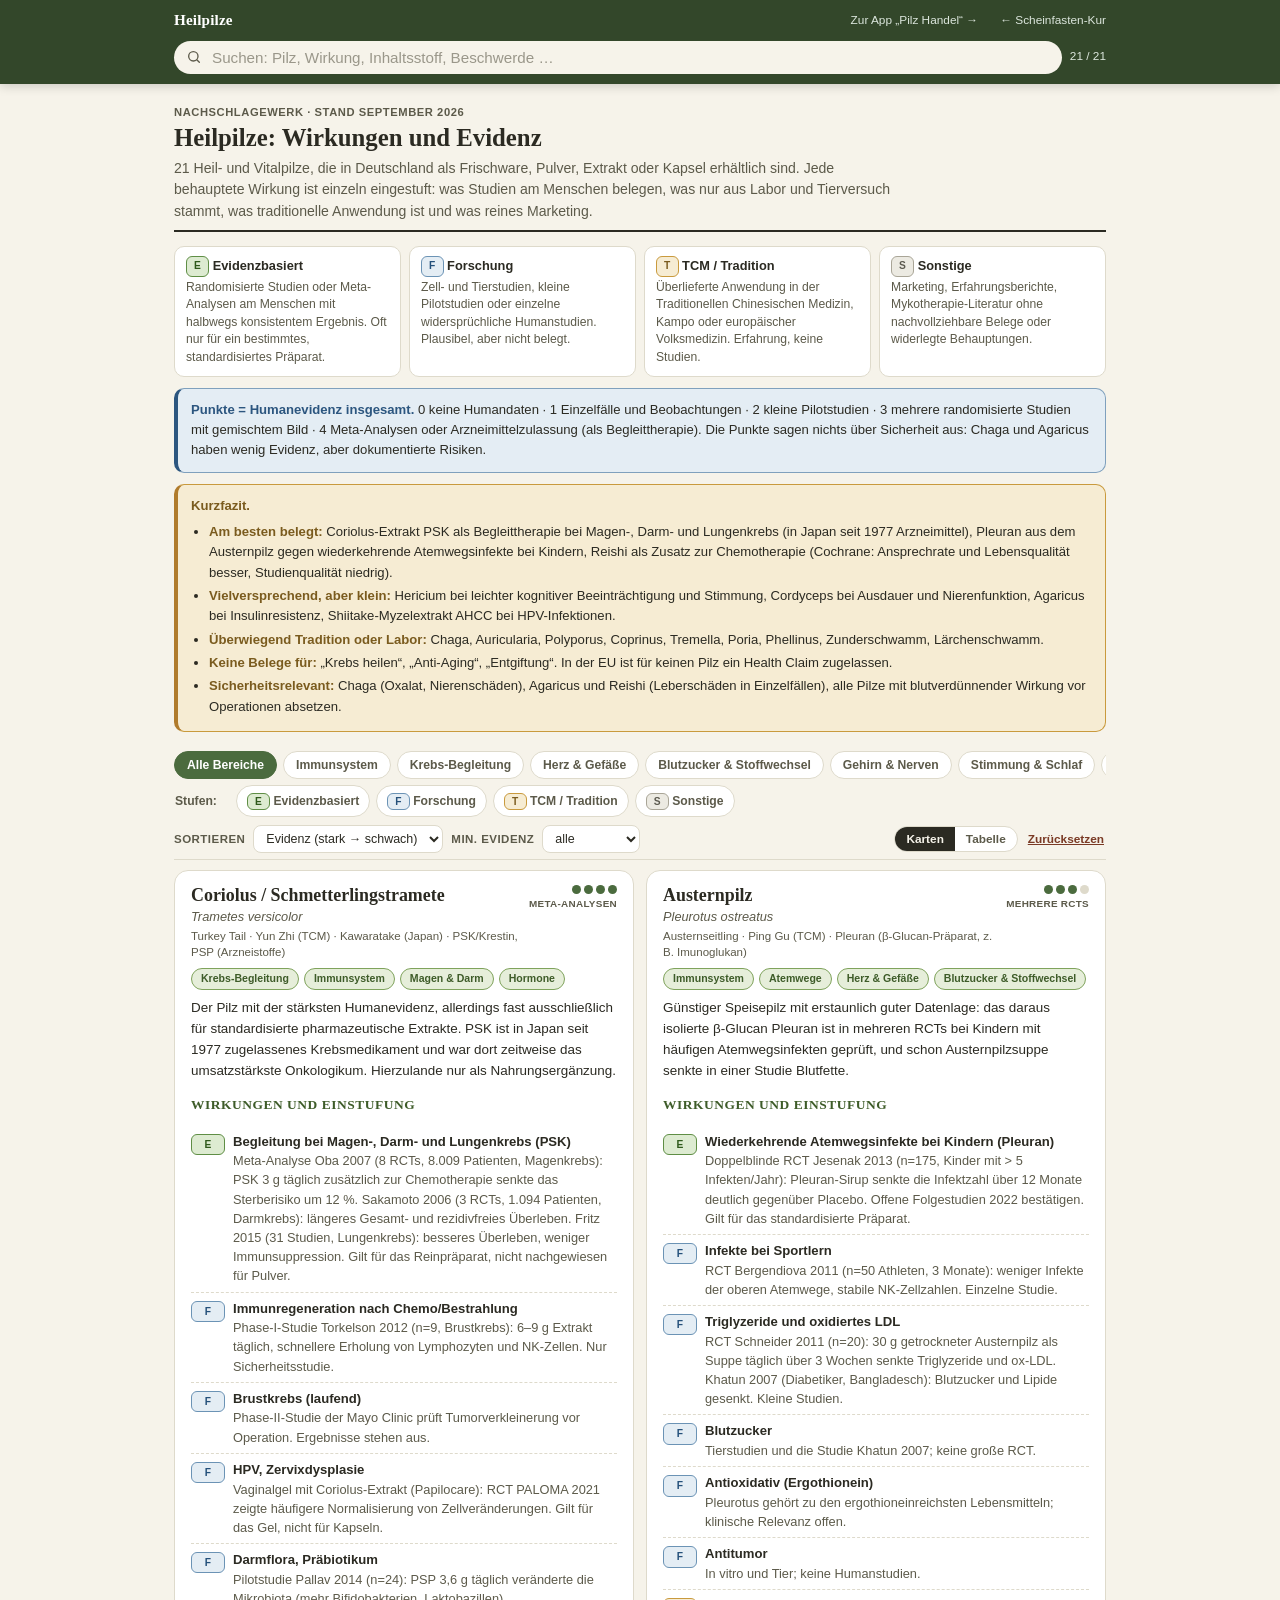
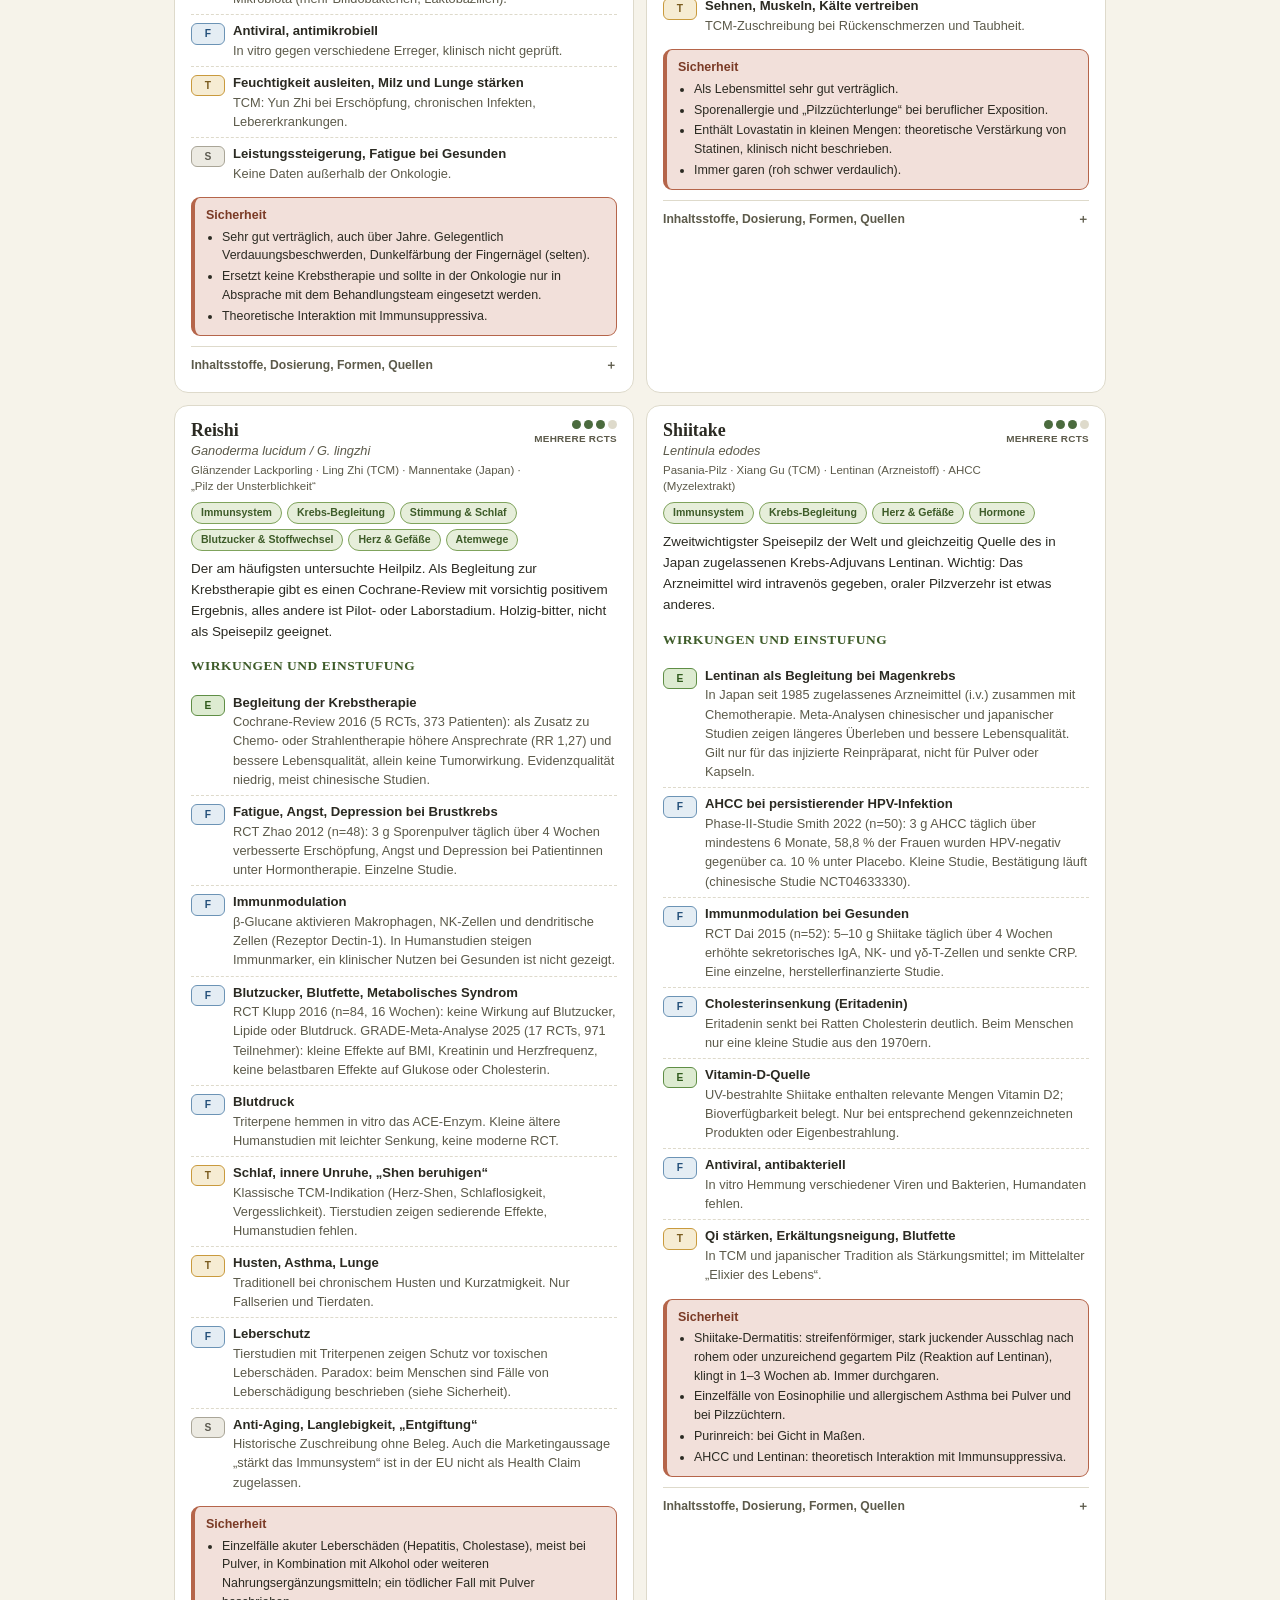
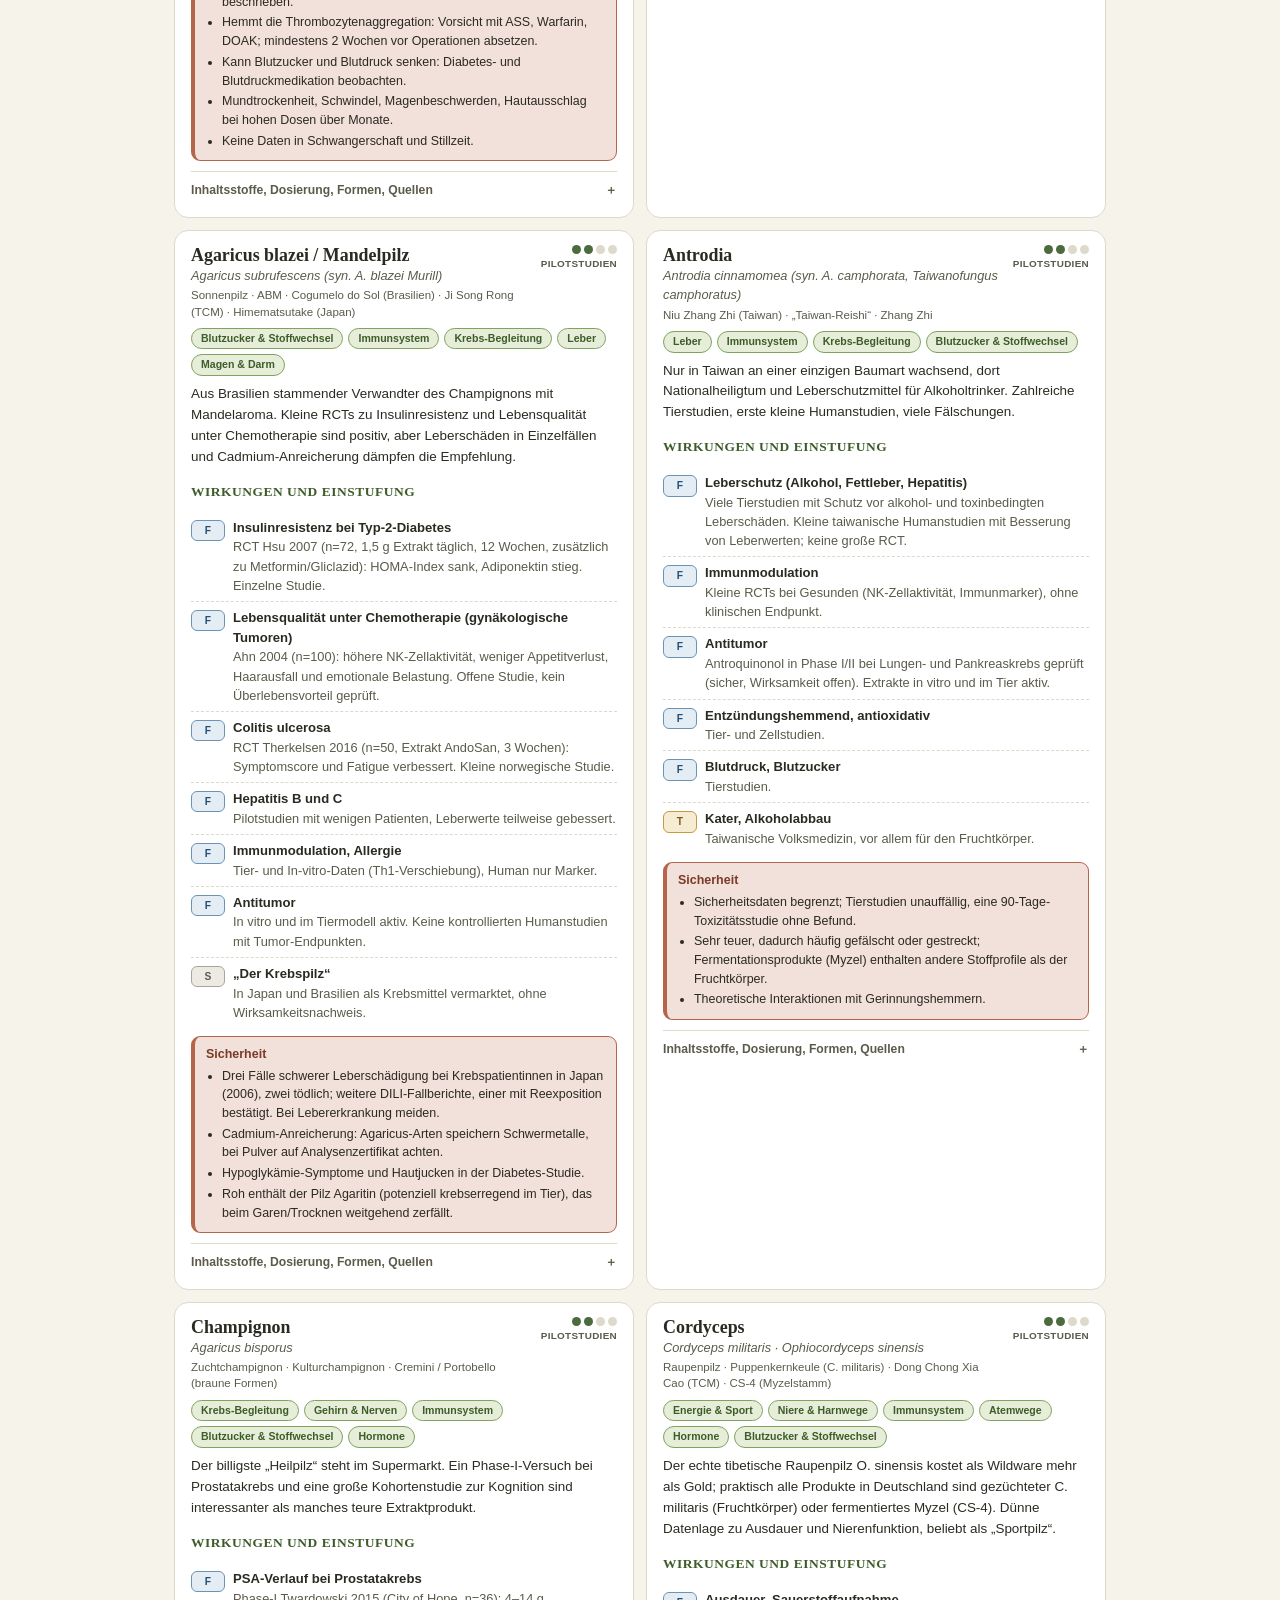
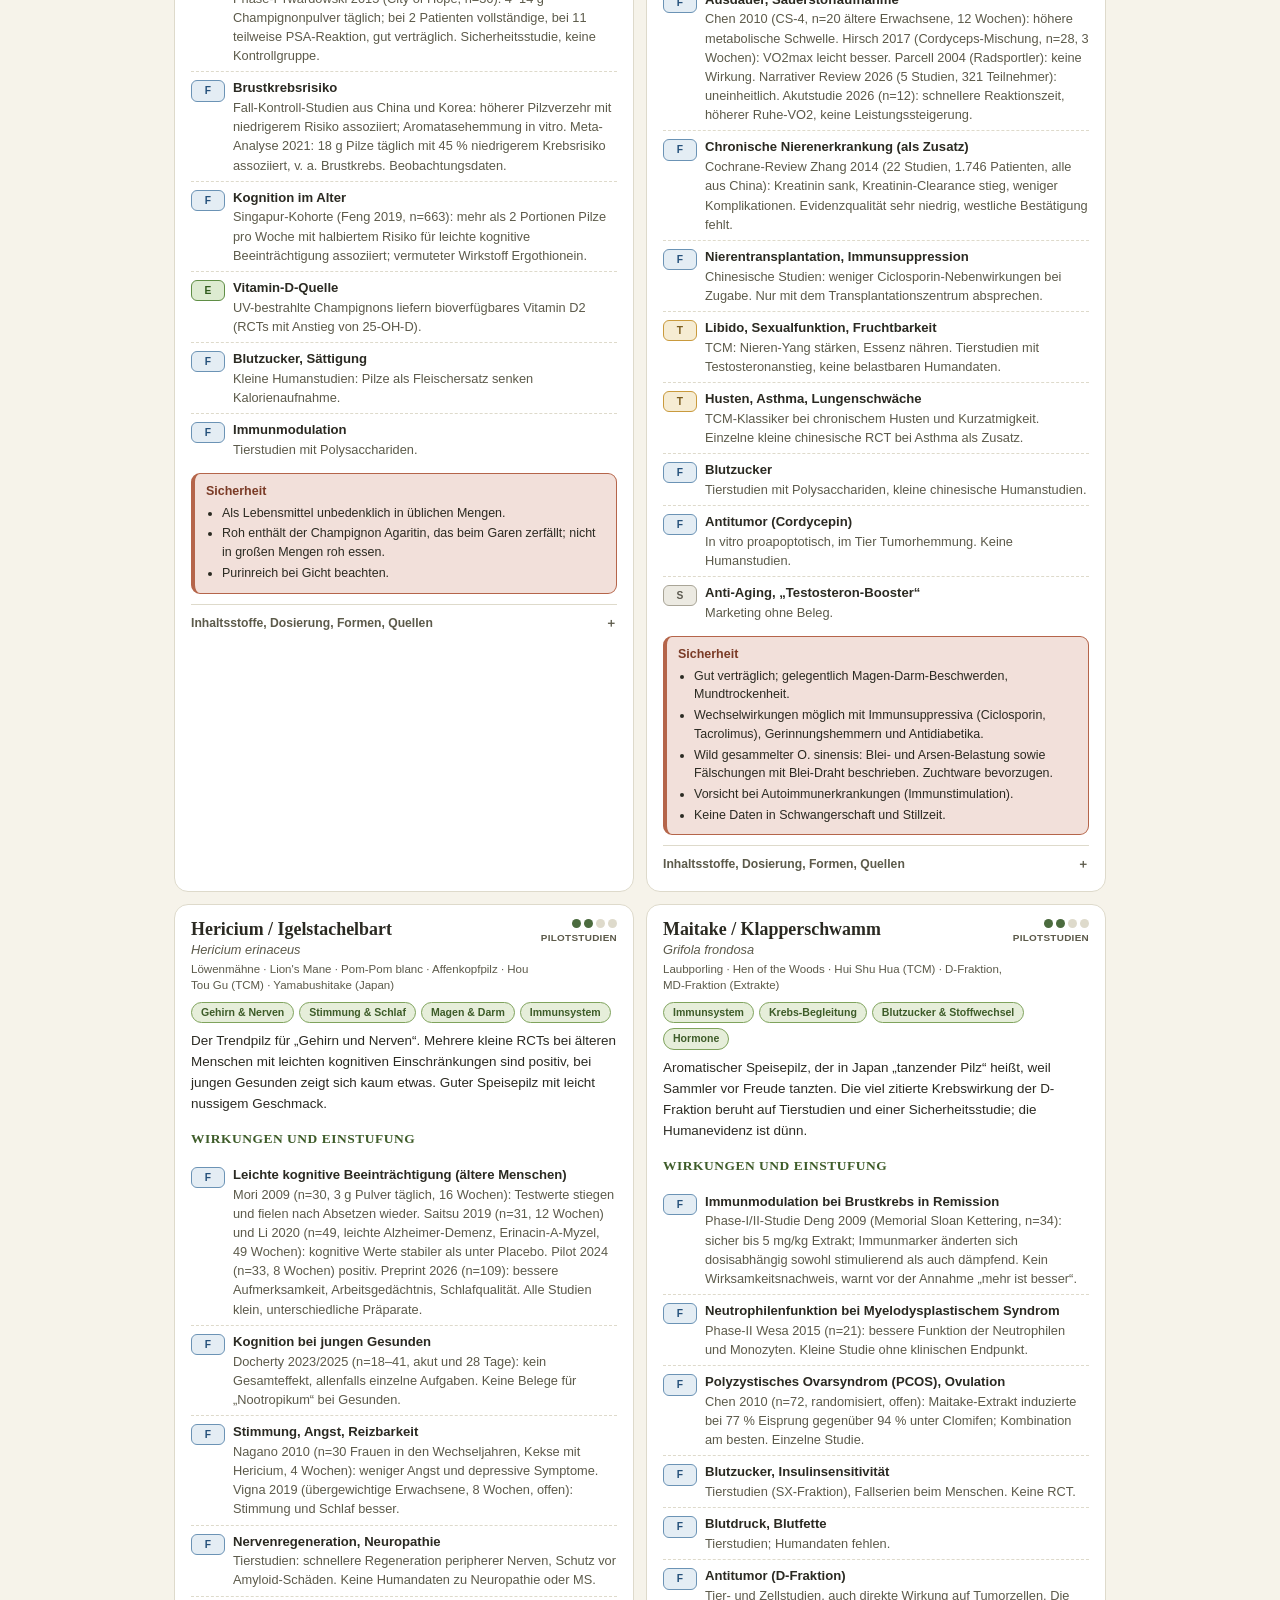
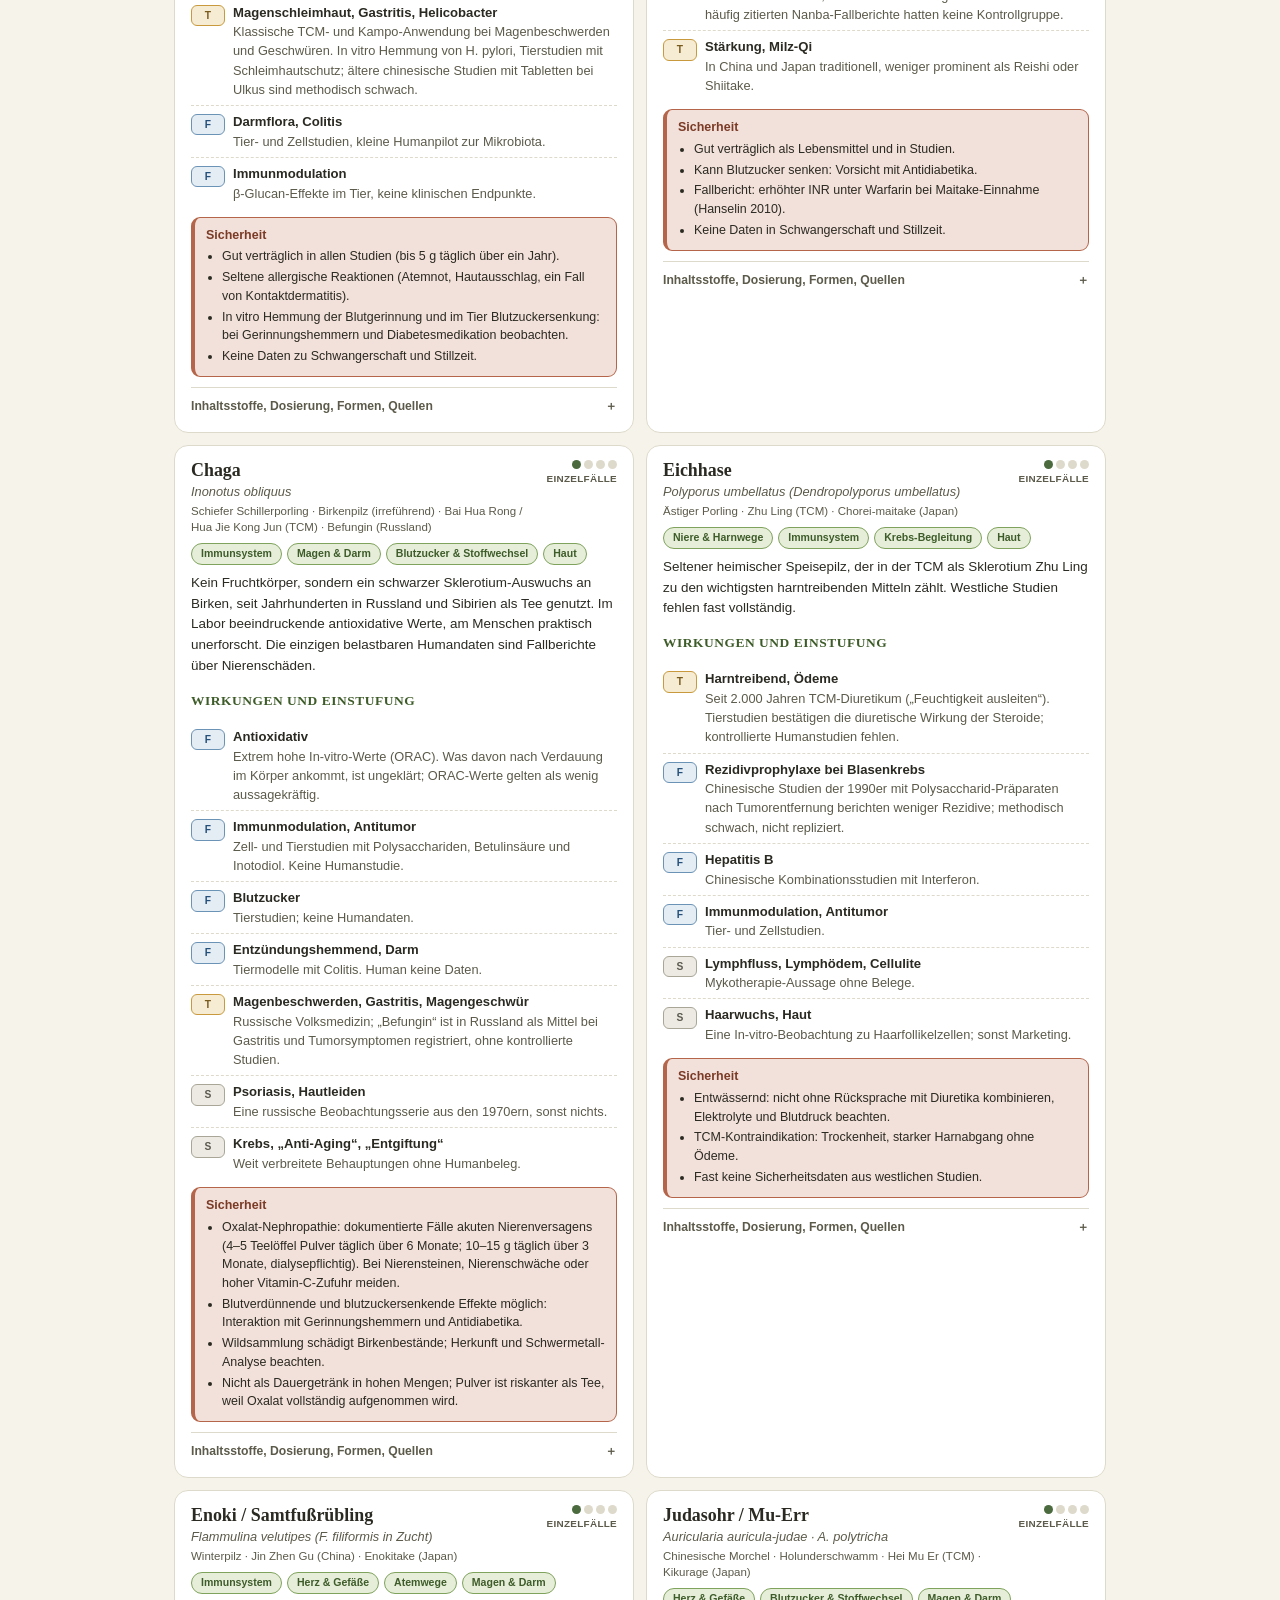
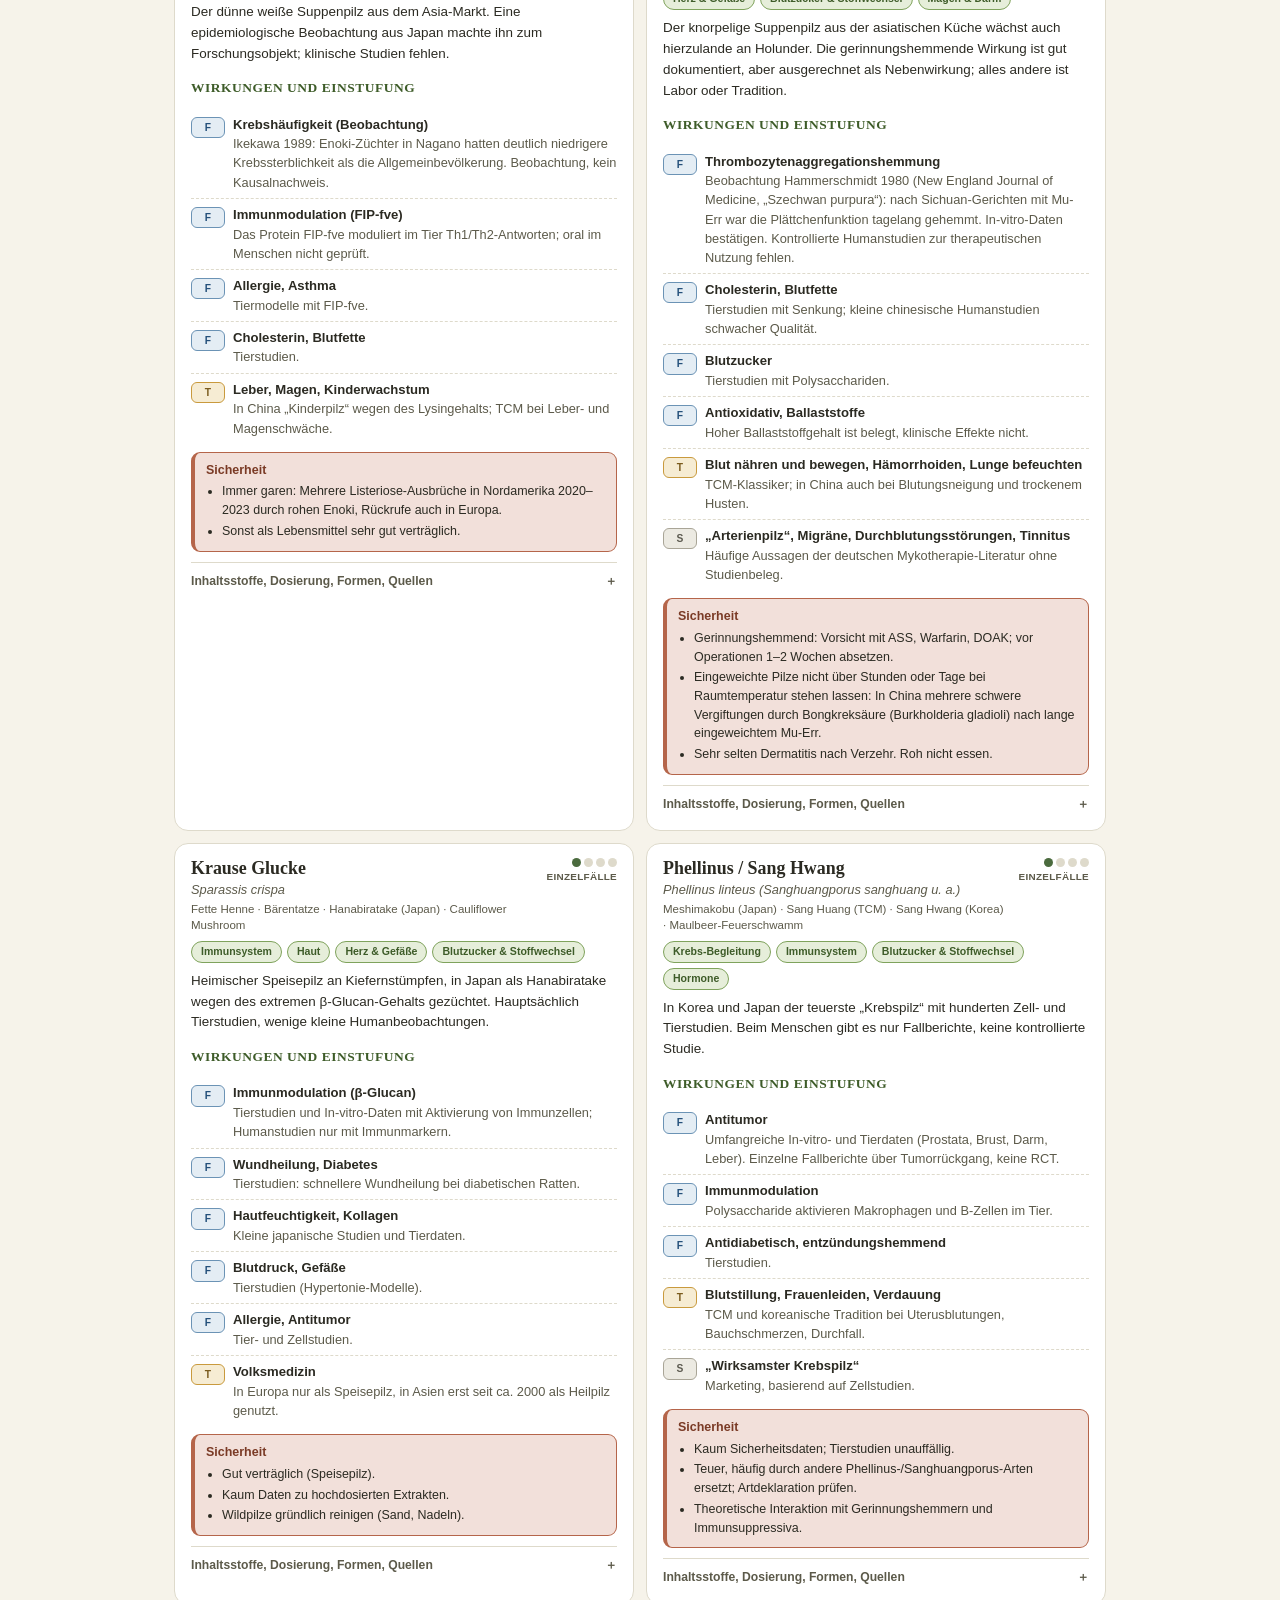
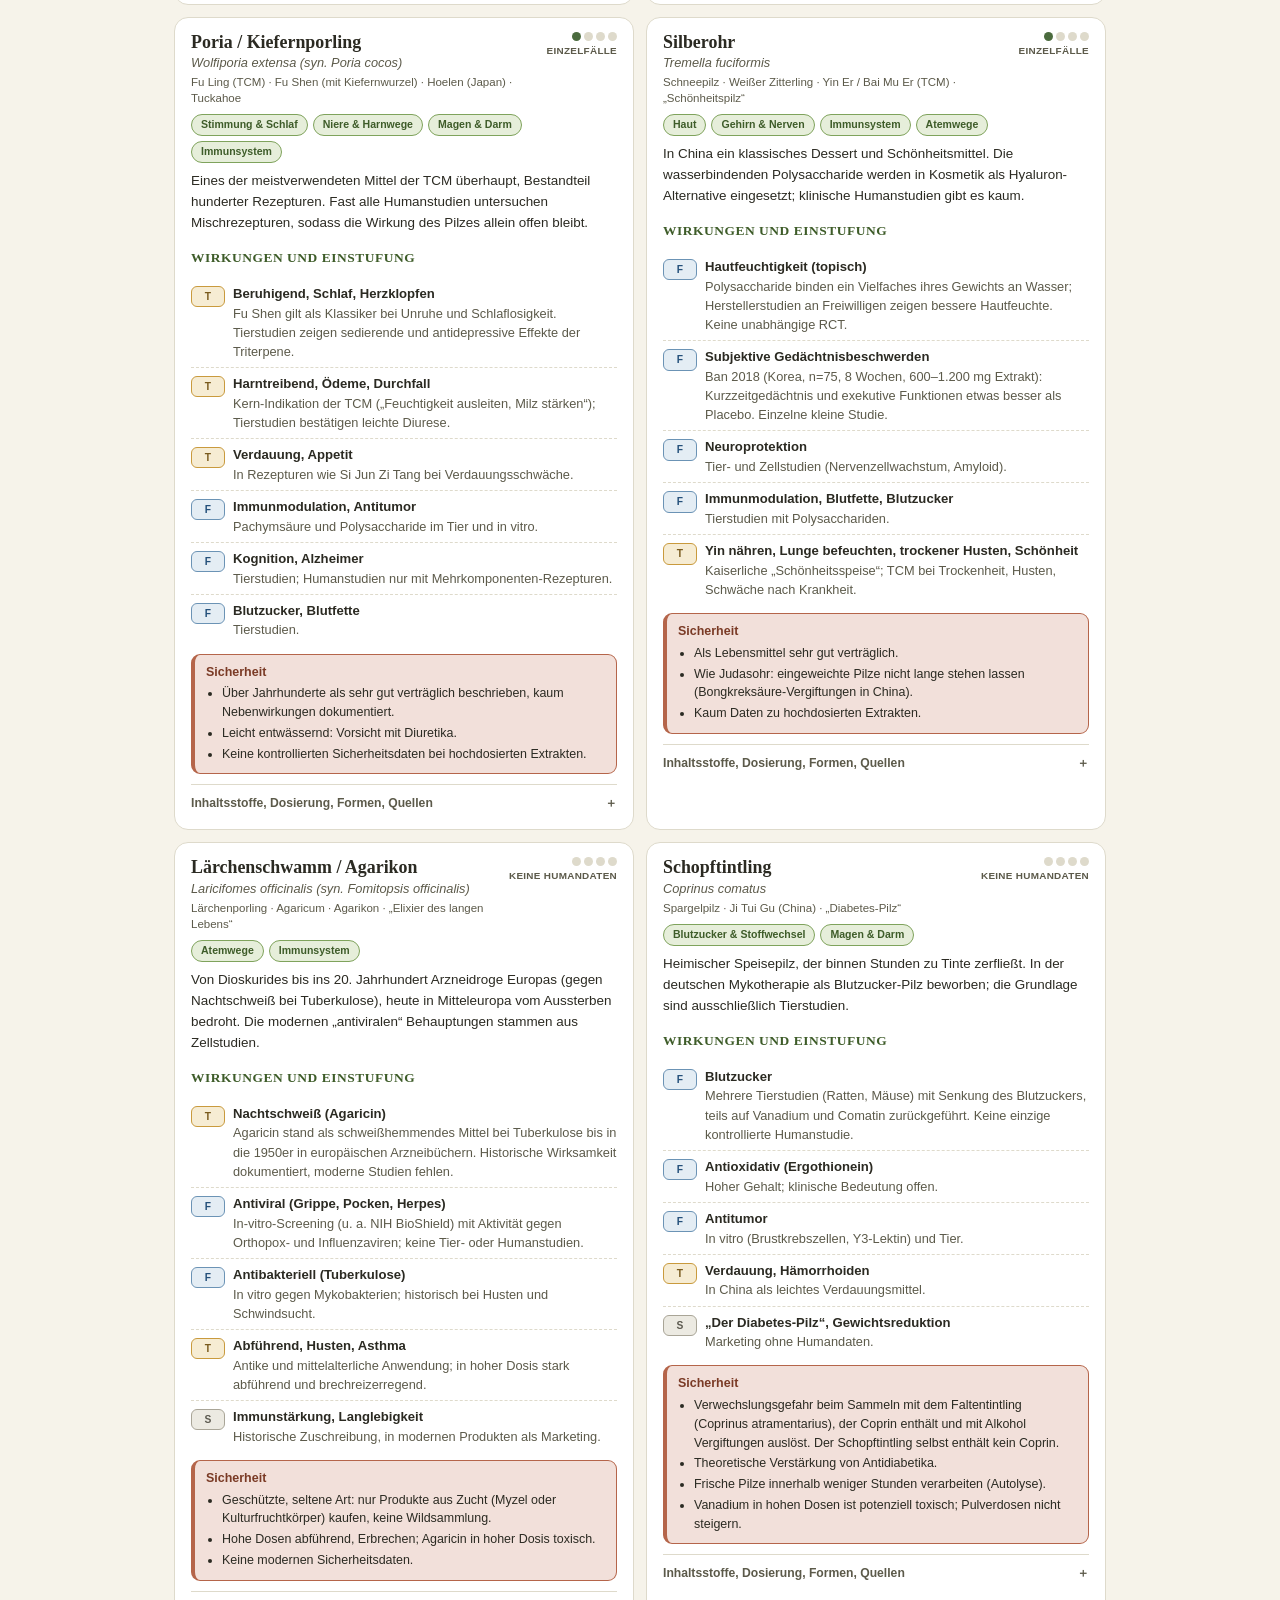
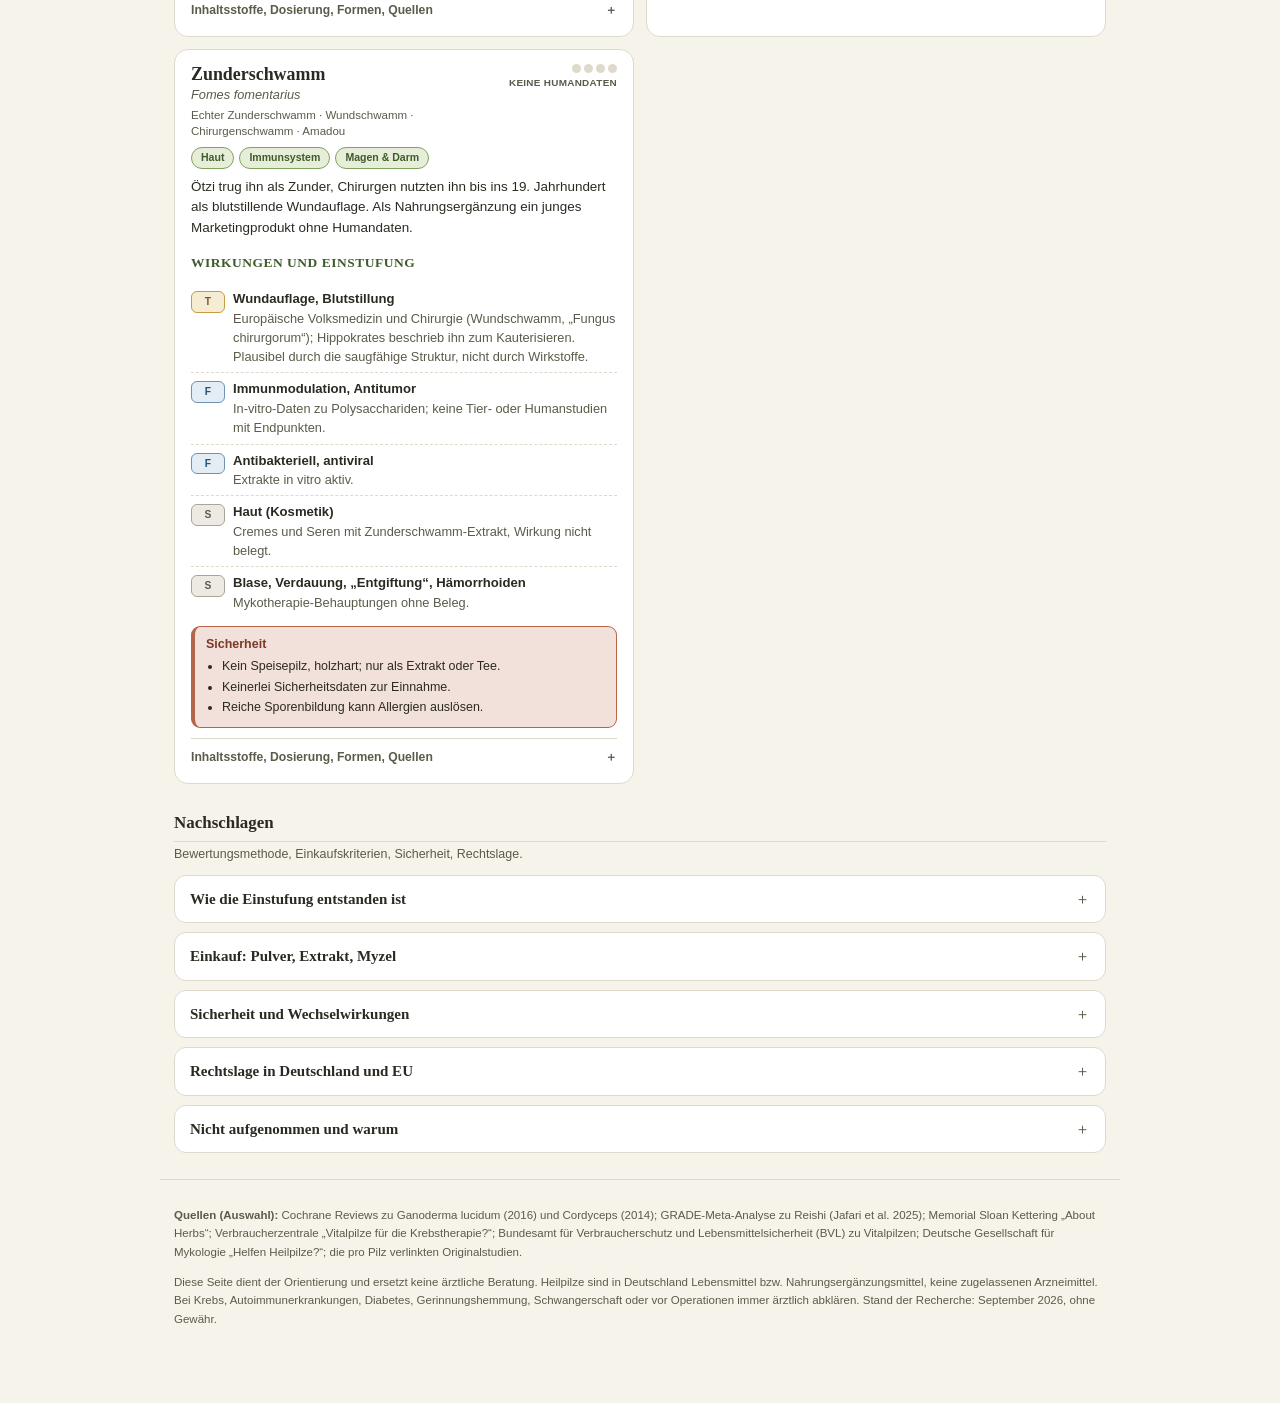
==== commit 4a2d13ba: "Pilz Handel: Heilpilz-Webapp mit Logo, Toolbar, Hell/Dunkel und Textgröße Neue installierbare Webapp" ====
--- a/heilpilze.html
+++ b/heilpilze.html
@@ -211,7 +211,8 @@
 <div class="topbar">
   <div class="row1">
     <a class="brand" href="#top">Heilpilze</a>
-    <a class="backlink" href="index.html">← Scheinfasten-Kur</a>
+    <a class="backlink" href="pilzhandel/">Zur App „Pilz Handel“ →</a>
+    <a class="backlink" style="margin-left:12px" href="index.html">← Scheinfasten-Kur</a>
   </div>
   <div class="searchrow">
     <div class="search">
@@ -358,7 +359,7 @@
   sources:[
     {t:"Dai X et al. Shiitake-Verzehr und Immunfunktion, RCT. J Am Coll Nutr 2015", u:"https://pubmed.ncbi.nlm.nih.gov/25866155/"},
     {t:"Smith JA et al. AHCC bei persistierender HPV-Infektion, Phase II. Front Oncol 2022", u:"https://www.frontiersin.org/articles/10.3389/fonc.2022.881902/full"},
-    {t:"MSKCC About Herbs: Shiitake", u:"https://www.mskcc.org/cancer-care/diagnosis-treatment/symptom-management/integrative-medicine/herbs/shiitake-mushroom"}
+    {t:"MSKCC About Herbs: Shiitake", u:"https://www.mskcc.org/cancer-care/integrative-medicine/herbs/shiitake-mushroom"}
   ]
 },
 {
@@ -383,7 +384,7 @@
   dose:"PSK-Studien: 3 g täglich. Handelsüblich: 1–3 g Extrakt oder 3–6 g Pulver. Auf Fruchtkörperextrakt mit Angabe des Polysaccharid- bzw. β-Glucan-Gehalts achten.",
   sources:[
     {t:"Oba K et al. PSK bei Magenkrebs, Meta-Analyse. Cancer Immunol Immunother 2007", u:"https://pubmed.ncbi.nlm.nih.gov/17106715/"},
-    {t:"Fritz H et al. PSK und Coriolus bei Lungenkrebs, systematischer Review. Integr Cancer Ther 2015", u:"https://pubmed.ncbi.nlm.nih.gov/25784670/"},
+    {t:"Fritz H et al. Polysaccharide K and Coriolus versicolor extracts for lung cancer: systematic review. Integr Cancer Ther 2015", u:"https://pubmed.ncbi.nlm.nih.gov/25784670/"},
     {t:"Torkelson CJ et al. Phase I Brustkrebs. ISRN Oncol 2012", u:"https://pubmed.ncbi.nlm.nih.gov/22701186/"},
     {t:"NCI PDQ: Medicinal Mushrooms (Übersicht Coriolus, Reishi, Shiitake, Maitake)", u:"https://www.cancer.gov/about-cancer/treatment/cam/patient/mushrooms-pdq"}
   ]
@@ -410,7 +411,7 @@
   sources:[
     {t:"Jesenak M et al. Pleuran bei Kindern mit rezidivierenden Atemwegsinfekten, RCT. Int Immunopharmacol 2013", u:"https://pubmed.ncbi.nlm.nih.gov/23261366/"},
     {t:"Bergendiova K et al. Pleuran bei Athleten, RCT. Eur J Appl Physiol 2011", u:"https://pubmed.ncbi.nlm.nih.gov/21249381/"},
-    {t:"Schneider I et al. Austernpilz und Blutfette, RCT. Eur J Clin Nutr 2011", u:"https://pubmed.ncbi.nlm.nih.gov/21299936/"},
+    {t:"Schneider I et al. Austernpilz und Blutfette, RCT. J Funct Foods 2011", u:"https://www.sciencedirect.com/science/article/abs/pii/S1756464610000630"},
     {t:"Pleuran bei RRTI, multizentrische offene Studie 2022", u:"https://pmc.ncbi.nlm.nih.gov/articles/PMC9619242/"}
   ]
 },
@@ -517,7 +518,7 @@
   dose:"Küche: 50–100 g frisch. Extrakt 1–3 g oder Pulver 3 g täglich; D-Fraktion in Studien 0,1–5 mg/kg.",
   sources:[
     {t:"Deng G et al. Phase-I/II Maitake-Extrakt bei Brustkrebs. J Cancer Res Clin Oncol 2009", u:"https://pubmed.ncbi.nlm.nih.gov/19253021/"},
-    {t:"MSKCC About Herbs: Maitake", u:"https://www.mskcc.org/cancer-care/diagnosis-treatment/symptom-management/integrative-medicine/herbs/maitake"}
+    {t:"MSKCC About Herbs: Maitake", u:"https://www.mskcc.org/cancer-care/integrative-medicine/herbs/maitake"}
   ]
 },
 {
@@ -542,7 +543,7 @@
   sources:[
     {t:"Kikuchi Y et al. Chaga-induzierte Oxalat-Nephropathie. Clin Nephrol 2014", u:"https://pubmed.ncbi.nlm.nih.gov/23149251/"},
     {t:"Fallbericht Oxalat-Nephropathie mit nephrotischem Syndrom. Medicine 2022", u:"https://pmc.ncbi.nlm.nih.gov/articles/PMC8913114/"},
-    {t:"MSKCC About Herbs: Chaga", u:"https://www.mskcc.org/cancer-care/diagnosis-treatment/symptom-management/integrative-medicine/herbs/chaga-mushroom"}
+    {t:"MSKCC About Herbs: Chaga", u:"https://www.mskcc.org/cancer-care/integrative-medicine/herbs/chaga-mushroom"}
   ]
 },
 {
@@ -564,8 +565,7 @@
   safety:["Gerinnungshemmend: Vorsicht mit ASS, Warfarin, DOAK; vor Operationen 1–2 Wochen absetzen.","Eingeweichte Pilze nicht über Stunden oder Tage bei Raumtemperatur stehen lassen: In China mehrere schwere Vergiftungen durch Bongkreksäure (Burkholderia gladioli) nach lange eingeweichtem Mu-Err.","Sehr selten Dermatitis nach Verzehr. Roh nicht essen."],
   dose:"Küche: 5–10 g getrocknet, 20–30 Minuten quellen, garen. Pulver 3 g.",
   sources:[
-    {t:"Hammerschmidt DE. Szechwan purpura. N Engl J Med 1980;302:1191", u:"https://www.nejm.org/doi/10.1056/NEJM198005223022109"},
-    {t:"MSKCC About Herbs: Wood Ear Mushroom", u:"https://www.mskcc.org/cancer-care/diagnosis-treatment/symptom-management/integrative-medicine/herbs"}
+    {t:"Hammerschmidt DE. Szechwan purpura. N Engl J Med 1980;302:1191", u:"https://www.nejm.org/doi/10.1056/NEJM198005223022109"}
   ]
 },
 {
@@ -587,7 +587,7 @@
   safety:["Entwässernd: nicht ohne Rücksprache mit Diuretika kombinieren, Elektrolyte und Blutdruck beachten.","TCM-Kontraindikation: Trockenheit, starker Harnabgang ohne Ödeme.","Fast keine Sicherheitsdaten aus westlichen Studien."],
   dose:"TCM: 6–15 g Sklerotium als Dekokt. Pulver 3 g, Extrakt 1–2 g täglich.",
   sources:[
-    {t:"Zhao YY. Traditional uses, phytochemistry, pharmacology of Polyporus umbellatus. J Ethnopharmacol 2013", u:"https://pubmed.ncbi.nlm.nih.gov/23811214/"}
+    {t:"Zhao YY. Traditional uses, phytochemistry, pharmacology of Polyporus umbellatus. J Ethnopharmacol 2013", u:"https://pubmed.ncbi.nlm.nih.gov/23811047/"}
   ]
 },
 {
@@ -608,7 +608,7 @@
   safety:["Verwechslungsgefahr beim Sammeln mit dem Faltentintling (Coprinus atramentarius), der Coprin enthält und mit Alkohol Vergiftungen auslöst. Der Schopftintling selbst enthält kein Coprin.","Theoretische Verstärkung von Antidiabetika.","Frische Pilze innerhalb weniger Stunden verarbeiten (Autolyse).","Vanadium in hohen Dosen ist potenziell toxisch; Pulverdosen nicht steigern."],
   dose:"Pulver 3 g oder Extrakt 1–2 g täglich (Herstellerangaben, ohne Studienbasis).",
   sources:[
-    {t:"Übersicht: Coprinus comatus, Inhaltsstoffe und Pharmakologie (Review 2021)", u:"https://pubmed.ncbi.nlm.nih.gov/33530011/"}
+    {t:"Übersicht: Coprinus comatus, Inhaltsstoffe und Pharmakologie. Int J Med Mushrooms 2020", u:"https://pubmed.ncbi.nlm.nih.gov/32479019/"}
   ]
 },
 {
@@ -629,7 +629,7 @@
   safety:["Als Lebensmittel sehr gut verträglich.","Wie Judasohr: eingeweichte Pilze nicht lange stehen lassen (Bongkreksäure-Vergiftungen in China).","Kaum Daten zu hochdosierten Extrakten."],
   dose:"Küche: 5–10 g getrocknet, quellen, 30–60 Minuten kochen. Extrakt 0,6–1,2 g täglich (Studie).",
   sources:[
-    {t:"Ban S et al. Tremella fuciformis bei subjektiven kognitiven Beschwerden, RCT. J Med Food 2018", u:"https://pubmed.ncbi.nlm.nih.gov/29346011/"}
+    {t:"Ban S et al. Tremella fuciformis bei subjektiven kognitiven Beschwerden, RCT. J Med Food 2018", u:"https://pubmed.ncbi.nlm.nih.gov/29319408/"}
   ]
 },
 {
@@ -650,7 +650,7 @@
   safety:["Kaum Sicherheitsdaten; Tierstudien unauffällig.","Teuer, häufig durch andere Phellinus-/Sanghuangporus-Arten ersetzt; Artdeklaration prüfen.","Theoretische Interaktion mit Gerinnungshemmern und Immunsuppressiva."],
   dose:"Extrakt 1–2 g täglich (ohne Studienbasis).",
   sources:[
-    {t:"Übersicht Sanghuang/Phellinus: Taxonomie, Inhaltsstoffe, Pharmakologie (Review 2019)", u:"https://pubmed.ncbi.nlm.nih.gov/31128131/"}
+    {t:"Chen W et al. Übersicht Phellinus linteus. Molecules 2019", u:"https://www.ncbi.nlm.nih.gov/pmc/articles/PMC6572527/"}
   ]
 },
 {
@@ -672,7 +672,7 @@
   safety:["Über Jahrhunderte als sehr gut verträglich beschrieben, kaum Nebenwirkungen dokumentiert.","Leicht entwässernd: Vorsicht mit Diuretika.","Keine kontrollierten Sicherheitsdaten bei hochdosierten Extrakten."],
   dose:"TCM: 9–15 g Sklerotium als Dekokt. Pulver 3 g, Extrakt 1–2 g täglich.",
   sources:[
-    {t:"Ríos JL. Chemical constituents and pharmacological properties of Poria cocos. Planta Med 2011", u:"https://pubmed.ncbi.nlm.nih.gov/21341175/"}
+    {t:"Ríos JL. Chemical constituents and pharmacological properties of Poria cocos. Planta Med 2011", u:"https://pubmed.ncbi.nlm.nih.gov/21347995/"}
   ]
 },
 {
@@ -694,7 +694,7 @@
   safety:["Sicherheitsdaten begrenzt; Tierstudien unauffällig, eine 90-Tage-Toxizitätsstudie ohne Befund.","Sehr teuer, dadurch häufig gefälscht oder gestreckt; Fermentationsprodukte (Myzel) enthalten andere Stoffprofile als der Fruchtkörper.","Theoretische Interaktionen mit Gerinnungshemmern."],
   dose:"Extrakt 0,5–1 g täglich (Herstellerangaben).",
   sources:[
-    {t:"Übersicht: Antrodia cinnamomea, Pharmakologie und klinische Anwendung (Review 2013)", u:"https://pubmed.ncbi.nlm.nih.gov/23538006/"}
+    {t:"Lu MC et al. Antrodia cinnamomea, Pharmakologie (Review). Pharmacol Ther 2013", u:"https://pubmed.ncbi.nlm.nih.gov/23563277/"}
   ]
 },
 {
@@ -716,7 +716,7 @@
   safety:["Gut verträglich (Speisepilz).","Kaum Daten zu hochdosierten Extrakten.","Wildpilze gründlich reinigen (Sand, Nadeln)."],
   dose:"Küche: 100–200 g frisch. Pulver 3 g oder Extrakt 1 g täglich.",
   sources:[
-    {t:"Kimura T. Natural products and biological activity of Sparassis crispa (Review 2013)", u:"https://pubmed.ncbi.nlm.nih.gov/24409302/"}
+    {t:"Kimura T. Natural products and biological activity of Sparassis crispa. Biomed Res Int 2013", u:"https://www.ncbi.nlm.nih.gov/pmc/articles/PMC3613060/"}
   ]
 },
 {
@@ -737,7 +737,7 @@
   safety:["Immer garen: Mehrere Listeriose-Ausbrüche in Nordamerika 2020–2023 durch rohen Enoki, Rückrufe auch in Europa.","Sonst als Lebensmittel sehr gut verträglich."],
   dose:"Küche: 100 g frisch, gegart. Pulver 3 g.",
   sources:[
-    {t:"Ikekawa T et al. Enokitake-Züchter und Krebssterblichkeit in Nagano (1989, Übersicht)", u:"https://pubmed.ncbi.nlm.nih.gov/11783626/"}
+    {t:"Ikekawa T. Enokitake, Flammulina velutipes: Antitumor-Aktivität (Übersicht). Int J Med Mushrooms 2001", u:"https://www.dl.begellhouse.com/journals/708ae68d64b17c52,4cf0547d63409c36,1793be3351e10dfe.html"}
   ]
 },
 {
@@ -782,7 +782,7 @@
   safety:["Kein Speisepilz, holzhart; nur als Extrakt oder Tee.","Keinerlei Sicherheitsdaten zur Einnahme.","Reiche Sporenbildung kann Allergien auslösen."],
   dose:"Keine Studienbasis. Hersteller: 1–3 g Pulver oder 0,5–1 g Extrakt.",
   sources:[
-    {t:"Grienke U et al. European medicinal polypores (Fomes, Fomitopsis, Piptoporus). J Ethnopharmacol 2014", u:"https://pubmed.ncbi.nlm.nih.gov/24631966/"}
+    {t:"Grienke U et al. European medicinal polypores (Fomes, Fomitopsis, Piptoporus). J Ethnopharmacol 2014", u:"https://pubmed.ncbi.nlm.nih.gov/24786572/"}
   ]
 },
 {
@@ -803,7 +803,7 @@
   safety:["Geschützte, seltene Art: nur Produkte aus Zucht (Myzel oder Kulturfruchtkörper) kaufen, keine Wildsammlung.","Hohe Dosen abführend, Erbrechen; Agaricin in hoher Dosis toxisch.","Keine modernen Sicherheitsdaten."],
   dose:"Keine Studienbasis. Hersteller: 0,5–1 g Extrakt täglich.",
   sources:[
-    {t:"Grienke U et al. European medicinal polypores. J Ethnopharmacol 2014", u:"https://pubmed.ncbi.nlm.nih.gov/24631966/"}
+    {t:"Grienke U et al. European medicinal polypores. J Ethnopharmacol 2014", u:"https://pubmed.ncbi.nlm.nih.gov/24786572/"}
   ]
 }
 ];
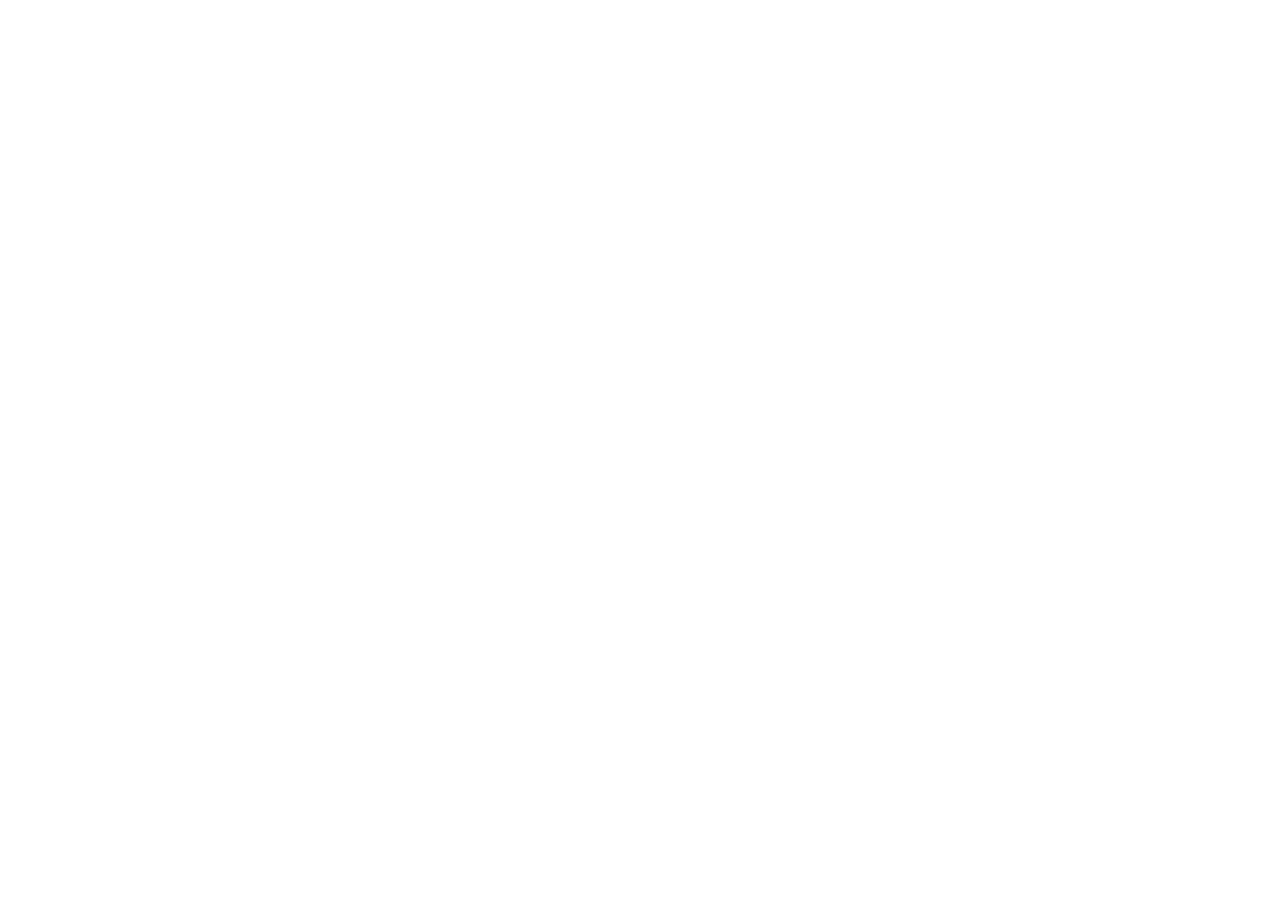
==== commit 7ccdc3e0: "Heilpilze und Pilz Handel in ein eigenes Projekt ausgelagert Beides wuchs hier aus der Scheinfasten-" ====
--- a/heilpilze.html
+++ b/heilpilze.html
@@ -1,1069 +1,16 @@
-<!DOCTYPE html>
+<!doctype html>
 <html lang="de">
-<head>
-<meta charset="UTF-8">
-<meta name="viewport" content="width=device-width, initial-scale=1.0, viewport-fit=cover">
-<meta name="description" content="Heilpilze im Überblick: 21 kaufbare Vital- und Heilpilze mit Wirkungen, Evidenzeinschätzung (evidenzbasiert, Forschung, TCM, sonstige), Sicherheit und Dosierung. Mit Suche und Filtern.">
-<meta name="theme-color" content="#33472A">
-<meta name="robots" content="noindex, nofollow">
-<meta name="apple-mobile-web-app-capable" content="yes">
-<meta name="apple-mobile-web-app-status-bar-style" content="black-translucent">
-<meta name="apple-mobile-web-app-title" content="Heilpilze">
-<link rel="icon" href="data:image/svg+xml,<svg xmlns='http://www.w3.org/2000/svg' viewBox='0 0 100 100'><rect width='100' height='100' rx='20' fill='%2333472A'/><text y='72' x='50' font-size='60' text-anchor='middle' fill='%23F6F3EA' font-family='Georgia,serif'>H</text></svg>">
-<title>Heilpilze · Wirkungen &amp; Evidenz</title>
-<style>
-  :root{
-    --paper:#F6F3EA; --ink:#2B2A22; --ink-soft:#5C5A4A; --line:#DEDACB;
-    --card:#FFFFFF;
-    --green:#4B6B3E; --green-d:#33472A; --green-bg:#E6EEDA; --green-line:#7FA35C; --green-text:#3E5C29;
-    --gold:#B07B2C; --gold-bg:#F6ECD3; --gold-line:#C99A3D; --gold-text:#7A5B1E;
-    --rose-bg:#F2E0DA; --rose-line:#B5654A; --rose-text:#7A3A25;
-    --blue-bg:#E4EDF4; --blue-line:#7FA0BD; --blue-text:#2C567F;
-    --grey-bg:#ECEAE2; --grey-line:#B9B5A6; --grey-text:#4E4C42;
-    --lvE-bg:#DDEBD1; --lvE-line:#5F8E45; --lvE-text:#2F5A1C;
-    --lvF-bg:#E4EDF4; --lvF-line:#6B93B5; --lvF-text:#24507A;
-    --lvT-bg:#F6ECD3; --lvT-line:#C99A3D; --lvT-text:#7A5B1E;
-    --lvS-bg:#ECEAE2; --lvS-line:#A9A597; --lvS-text:#5B594F;
-  }
-  *{box-sizing:border-box;-webkit-tap-highlight-color:transparent;}
-  html,body{margin:0;padding:0;}
-  html{scroll-behavior:smooth;}
-  body{
-    background:var(--paper);color:var(--ink);
-    font-family:-apple-system,BlinkMacSystemFont,'Segoe UI',Roboto,sans-serif;
-    -webkit-font-smoothing:antialiased;line-height:1.5;padding-bottom:50px;
-  }
-  a{color:var(--green-text);}
-  .serif{font-family:Georgia,'Iowan Old Style',serif;}
-
-  /* ---------- Sticky header ---------- */
-  .topbar{
-    position:sticky;top:0;z-index:60;background:var(--green-d);color:#fff;
-    box-shadow:0 2px 10px rgba(0,0,0,.18);
-  }
-  .topbar .row1{display:flex;align-items:center;gap:10px;padding:9px 14px 7px;max-width:960px;margin:0 auto;}
-  .brand{font-family:Georgia,serif;font-size:0.95rem;font-weight:700;letter-spacing:.01em;flex:none;color:#fff;text-decoration:none;}
-  .backlink{margin-left:auto;font-size:0.74rem;color:#DCE6DD;text-decoration:none;white-space:nowrap;}
-  .backlink:hover{color:#fff;}
-  .searchrow{max-width:960px;margin:0 auto;padding:2px 14px 10px;display:flex;gap:8px;align-items:center;}
-  .search{
-    flex:1;display:flex;align-items:center;gap:8px;background:var(--paper);border-radius:999px;padding:7px 12px;
-  }
-  .search svg{width:16px;height:16px;flex:none;stroke:var(--ink-soft);}
-  .search input{
-    flex:1;border:none;background:transparent;font-size:0.95rem;color:var(--ink);outline:none;min-width:0;
-  }
-  .search input::placeholder{color:#9A978A;}
-  .search button{border:none;background:transparent;color:var(--ink-soft);font-size:1rem;cursor:pointer;padding:0 2px;line-height:1;display:none;}
-  .search button.show{display:block;}
-  .count{font-size:0.74rem;color:#DCE6DD;white-space:nowrap;flex:none;}
-
-  .wrap{max-width:960px;margin:0 auto;padding:0 14px;}
-
-  /* ---------- Page head ---------- */
-  .pagehead{padding:20px 0 8px;border-bottom:2px solid var(--ink);margin-bottom:14px;}
-  .kicker{font-size:0.7rem;text-transform:uppercase;letter-spacing:.05em;color:var(--ink-soft);font-weight:700;}
-  .pagehead h1{font-family:Georgia,serif;font-size:1.55rem;margin:2px 0 6px;font-weight:600;line-height:1.2;}
-  .pagehead .lede{font-size:0.88rem;color:var(--ink-soft);margin:6px 0 0;max-width:720px;}
-
-  /* ---------- Legend ---------- */
-  .legend{display:grid;grid-template-columns:repeat(auto-fit,minmax(200px,1fr));gap:8px;margin:12px 0 4px;}
-  .legend .lg{background:var(--card);border:1px solid var(--line);border-radius:10px;padding:9px 11px;font-size:0.76rem;line-height:1.45;color:var(--ink-soft);}
-  .legend .lg b{display:block;color:var(--ink);font-size:0.8rem;margin-bottom:2px;}
-  .lv{display:inline-block;font-size:0.64rem;font-weight:800;letter-spacing:.03em;text-transform:uppercase;border-radius:6px;padding:2px 7px;border:1px solid;white-space:nowrap;vertical-align:middle;}
-  .lv.E{background:var(--lvE-bg);border-color:var(--lvE-line);color:var(--lvE-text);}
-  .lv.F{background:var(--lvF-bg);border-color:var(--lvF-line);color:var(--lvF-text);}
-  .lv.T{background:var(--lvT-bg);border-color:var(--lvT-line);color:var(--lvT-text);}
-  .lv.S{background:var(--lvS-bg);border-color:var(--lvS-line);color:var(--lvS-text);}
-
-  .callout{border-radius:10px;padding:11px 13px;margin:11px 0;font-size:0.82rem;line-height:1.55;}
-  .callout b{font-weight:700;}
-  .callout.office{background:var(--blue-bg);border:1px solid var(--blue-line);border-left:4px solid var(--blue-text);}
-  .callout.office b{color:var(--blue-text);}
-  .callout.warn{background:var(--gold-bg);border:1px solid var(--gold-line);border-left:4px solid var(--gold);}
-  .callout.warn b{color:var(--gold-text);}
-  .callout.flag{background:var(--rose-bg);border:1px solid var(--rose-line);border-left:4px solid var(--rose-line);}
-  .callout.flag b{color:var(--rose-text);}
-  .callout.neutral{background:#F0ECE0;color:var(--ink-soft);}
-  .callout ul{margin:6px 0 0;padding-left:18px;}
-  .callout li{margin-bottom:3px;}
-
-  /* ---------- Filter bar ---------- */
-  .filters{
-    background:var(--paper);
-    padding:8px 0 6px;border-bottom:1px solid var(--line);margin-bottom:10px;
-  }
-  @media(min-width:760px){
-    .filters{position:sticky;top:var(--topH,98px);z-index:40;}
-  }
-  .chips{display:flex;gap:6px;overflow-x:auto;padding-bottom:6px;scrollbar-width:none;-ms-overflow-style:none;}
-  .chips::-webkit-scrollbar{display:none;}
-  .chip{
-    flex:none;padding:6px 12px;border:1px solid var(--line);background:var(--card);
-    border-radius:999px;font-size:0.76rem;font-weight:600;color:var(--ink-soft);cursor:pointer;white-space:nowrap;
-  }
-  .chip.active{background:var(--green);color:#fff;border-color:var(--green);}
-  .chip.lvchip{padding:5px 10px;}
-  .chip.lvchip.off{opacity:.45;text-decoration:line-through;}
-  .chip.lvchip .lv{pointer-events:none;}
-  .ctrls{display:flex;gap:8px;align-items:center;flex-wrap:wrap;margin-top:2px;}
-  .ctrls label{font-size:0.72rem;color:var(--ink-soft);font-weight:700;text-transform:uppercase;letter-spacing:.04em;}
-  .ctrls select{
-    border:1px solid var(--line);background:var(--card);border-radius:8px;padding:5px 8px;font-size:0.78rem;color:var(--ink);
-  }
-  .ctrls .spacer{flex:1;}
-  .viewtoggle{display:flex;border:1px solid var(--line);border-radius:999px;overflow:hidden;background:var(--card);}
-  .viewtoggle button{border:none;background:transparent;padding:5px 11px;font-size:0.74rem;font-weight:700;color:var(--ink-soft);cursor:pointer;}
-  .viewtoggle button.active{background:var(--ink);color:var(--paper);}
-  .resetbtn{border:none;background:transparent;color:var(--rose-text);font-size:0.74rem;font-weight:700;cursor:pointer;text-decoration:underline;padding:4px 2px;}
-
-  /* ---------- Cards ---------- */
-  .grid{display:grid;grid-template-columns:1fr;gap:12px;margin-top:6px;}
-  @media(min-width:760px){.grid{grid-template-columns:1fr 1fr;}}
-  .mcard{background:var(--card);border:1px solid var(--line);border-radius:14px;padding:14px 16px 12px;display:flex;flex-direction:column;gap:8px;}
-  .mcard .head{display:flex;gap:10px;align-items:flex-start;}
-  .mcard .head .names{flex:1;min-width:0;}
-  .mcard h2{margin:0;font-family:Georgia,serif;font-size:1.12rem;font-weight:700;line-height:1.2;}
-  .mcard .latin{font-style:italic;font-size:0.8rem;color:var(--ink-soft);}
-  .mcard .alt{font-size:0.72rem;color:var(--ink-soft);margin-top:2px;line-height:1.4;}
-  .mcard .alt b{color:var(--ink);font-weight:600;}
-  .score{flex:none;text-align:right;}
-  .score .dots{display:flex;gap:3px;justify-content:flex-end;}
-  .score .dots i{width:9px;height:9px;border-radius:50%;background:var(--line);display:block;}
-  .score .dots i.on{background:var(--green);}
-  .score .lbl{font-size:0.62rem;color:var(--ink-soft);margin-top:3px;text-transform:uppercase;letter-spacing:.03em;font-weight:700;white-space:nowrap;}
-  .tags{display:flex;gap:5px;flex-wrap:wrap;}
-  .tag{font-size:0.66rem;font-weight:700;border-radius:999px;padding:2px 9px;background:var(--green-bg);color:var(--green-text);border:1px solid var(--green-line);}
-  .tag.form{background:var(--grey-bg);color:var(--grey-text);border-color:var(--grey-line);font-weight:600;}
-  .mcard .summary{font-size:0.84rem;line-height:1.55;margin:0;}
-  .mcard h3{font-family:Georgia,serif;font-size:0.84rem;margin:6px 0 2px;color:var(--green-text);text-transform:uppercase;letter-spacing:.04em;font-weight:700;}
-  .effects{list-style:none;margin:0;padding:0;}
-  .effects li{display:flex;gap:8px;padding:6px 0;border-bottom:1px dashed var(--line);font-size:0.8rem;line-height:1.5;align-items:flex-start;}
-  .effects li:last-child{border-bottom:none;}
-  .effects li .lv{margin-top:2px;flex:none;width:34px;text-align:center;padding:2px 0;}
-  .effects li .ef{flex:1;min-width:0;}
-  .effects li .ef b{display:block;font-size:0.82rem;}
-  .effects li .ef span{color:var(--ink-soft);}
-  .effects li.hidden{display:none;}
-  .safety{background:var(--rose-bg);border:1px solid var(--rose-line);border-left:4px solid var(--rose-line);border-radius:9px;padding:8px 11px;font-size:0.78rem;line-height:1.5;}
-  .safety b{color:var(--rose-text);}
-  .safety ul{margin:3px 0 0;padding-left:16px;}
-  .safety li{margin-bottom:2px;}
-  details.more{border-top:1px solid var(--line);margin-top:2px;padding-top:4px;}
-  details.more summary{cursor:pointer;font-size:0.76rem;font-weight:700;color:var(--ink-soft);list-style:none;display:flex;justify-content:space-between;padding:5px 0;}
-  details.more summary::-webkit-details-marker{display:none;}
-  details.more summary::after{content:"＋";}
-  details.more[open] summary::after{content:"−";}
-  details.more .mb{font-size:0.78rem;line-height:1.55;color:var(--ink);}
-  details.more .mb h4{font-family:Georgia,serif;font-size:0.8rem;margin:8px 0 2px;color:var(--green-text);}
-  details.more .mb p{margin:0 0 4px;}
-  details.more .mb ul{margin:2px 0 4px;padding-left:16px;}
-  details.more .mb li{margin-bottom:2px;}
-  details.more .mb .src{font-size:0.72rem;color:var(--ink-soft);}
-  details.more .mb .src a{word-break:break-word;}
-  mark{background:#FBE8A6;color:inherit;padding:0 1px;border-radius:2px;}
-  .empty{text-align:center;color:var(--ink-soft);font-size:0.86rem;padding:40px 10px;}
-
-  /* ---------- Table view ---------- */
-  .tablewrap{overflow-x:auto;margin-top:8px;border:1px solid var(--line);border-radius:12px;background:var(--card);}
-  table.tbl{width:100%;border-collapse:collapse;font-size:0.78rem;min-width:640px;}
-  table.tbl th{background:var(--green);color:#fff;text-align:left;padding:8px 9px;font-size:0.72rem;position:sticky;top:0;cursor:pointer;white-space:nowrap;}
-  table.tbl th:hover{background:var(--green-d);}
-  table.tbl td{padding:8px 9px;border-bottom:1px solid var(--line);vertical-align:top;line-height:1.45;}
-  table.tbl tr:nth-child(even) td{background:#FBF9F3;}
-  table.tbl td .latin{font-style:italic;color:var(--ink-soft);font-size:0.72rem;display:block;}
-  table.tbl td.sc{white-space:nowrap;}
-  table.tbl td.sc i{display:inline-block;width:8px;height:8px;border-radius:50%;background:var(--line);margin-right:2px;}
-  table.tbl td.sc i.on{background:var(--green);}
-  table.tbl a.rowlink{color:var(--ink);text-decoration:none;font-weight:700;}
-  table.tbl a.rowlink:hover{text-decoration:underline;}
-
-  /* ---------- Reference accordion ---------- */
-  h2.sec{font-family:Georgia,serif;font-size:1.06rem;margin:26px 0 3px;border-bottom:1px solid var(--line);padding-bottom:5px;}
-  p.secnote{font-size:0.78rem;color:var(--ink-soft);margin:0 0 11px;}
-  details.acc{background:var(--card);border:1px solid var(--line);border-radius:12px;margin-bottom:9px;overflow:hidden;}
-  details.acc summary{
-    padding:12px 15px;font-family:Georgia,serif;font-weight:700;font-size:0.94rem;cursor:pointer;
-    list-style:none;display:flex;justify-content:space-between;align-items:center;
-  }
-  details.acc summary::-webkit-details-marker{display:none;}
-  details.acc summary::after{content:"＋";color:var(--ink-soft);font-weight:400;}
-  details.acc[open] summary::after{content:"−";}
-  details.acc .body{padding:0 15px 14px;font-size:0.84rem;line-height:1.6;}
-  details.acc .body ul{padding-left:17px;margin:6px 0;}
-  details.acc .body li{margin-bottom:4px;}
-  details.acc .body h4{font-family:Georgia,serif;font-size:0.88rem;margin:12px 0 4px;color:var(--green-text);}
-  details.acc .body table.tbl{min-width:0;font-size:0.78rem;margin:8px 0;}
-  details.acc .body table.tbl th{position:static;cursor:default;}
-
-  footer{max-width:960px;margin:26px auto 0;padding:14px;border-top:1px solid var(--line);font-size:0.72rem;color:var(--ink-soft);line-height:1.6;}
-
-  @media print{
-    .topbar,.filters{display:none;}
-    .grid{grid-template-columns:1fr;}
-    .mcard,details.acc{break-inside:avoid;}
-    details.acc .body,details.more .mb{display:block !important;}
-  }
-</style>
-</head>
-<body>
-
-<div class="topbar">
-  <div class="row1">
-    <a class="brand" href="#top">Heilpilze</a>
-    <a class="backlink" href="pilzhandel/">Zur App „Pilz Handel“ →</a>
-    <a class="backlink" style="margin-left:12px" href="index.html">← Scheinfasten-Kur</a>
-  </div>
-  <div class="searchrow">
-    <div class="search">
-      <svg viewBox="0 0 24 24" fill="none" stroke-width="2" stroke-linecap="round"><circle cx="11" cy="11" r="7"/><path d="m20 20-3.5-3.5"/></svg>
-      <input id="q" type="search" placeholder="Suchen: Pilz, Wirkung, Inhaltsstoff, Beschwerde …" autocomplete="off" aria-label="Suche">
-      <button id="qclear" aria-label="Suche löschen">×</button>
-    </div>
-    <span class="count" id="count"></span>
-  </div>
+<meta charset="utf-8">
+<meta name="viewport" content="width=device-width,initial-scale=1">
+<title>Heilpilze sind umgezogen</title>
+<link rel="canonical" href="https://stephandel.github.io/heilpilze/heilpilze.html">
+<meta http-equiv="refresh" content="0; url=https://stephandel.github.io/heilpilze/heilpilze.html">
+<style>body{margin:0;min-height:100vh;display:grid;place-items:center;padding:24px;
+  font:16px/1.6 -apple-system,BlinkMacSystemFont,"Segoe UI",Roboto,sans-serif;
+  background:#F7F1E8;color:#3A2A1F;text-align:center}a{color:#7a5a2f}</style>
+<div>
+  <p>Das <strong>Heilpilze-Nachschlagewerk</strong> hat eine neue Adresse.</p>
+  <p><a href="https://stephandel.github.io/heilpilze/heilpilze.html">stephandel.github.io/heilpilze/heilpilze.html</a></p>
+  <p style="opacity:.7;font-size:.9rem">Du wirst automatisch weitergeleitet.</p>
 </div>
-
-<div class="wrap" id="top">
-  <div class="pagehead">
-    <div class="kicker">Nachschlagewerk · Stand September 2026</div>
-    <h1>Heilpilze: Wirkungen und Evidenz</h1>
-    <p class="lede">21 Heil- und Vitalpilze, die in Deutschland als Frischware, Pulver, Extrakt oder Kapsel erhältlich sind. Jede behauptete Wirkung ist einzeln eingestuft: was Studien am Menschen belegen, was nur aus Labor und Tierversuch stammt, was traditionelle Anwendung ist und was reines Marketing.</p>
-  </div>
-
-  <div class="legend">
-    <div class="lg"><b><span class="lv E">E</span> Evidenzbasiert</b>Randomisierte Studien oder Meta-Analysen am Menschen mit halbwegs konsistentem Ergebnis. Oft nur für ein bestimmtes, standardisiertes Präparat.</div>
-    <div class="lg"><b><span class="lv F">F</span> Forschung</b>Zell- und Tierstudien, kleine Pilotstudien oder einzelne widersprüchliche Humanstudien. Plausibel, aber nicht belegt.</div>
-    <div class="lg"><b><span class="lv T">T</span> TCM / Tradition</b>Überlieferte Anwendung in der Traditionellen Chinesischen Medizin, Kampo oder europäischer Volksmedizin. Erfahrung, keine Studien.</div>
-    <div class="lg"><b><span class="lv S">S</span> Sonstige</b>Marketing, Erfahrungsberichte, Mykotherapie-Literatur ohne nachvollziehbare Belege oder widerlegte Behauptungen.</div>
-  </div>
-
-  <div class="callout office">
-    <b>Punkte = Humanevidenz insgesamt.</b> 0 keine Humandaten · 1 Einzelfälle und Beobachtungen · 2 kleine Pilotstudien · 3 mehrere randomisierte Studien mit gemischtem Bild · 4 Meta-Analysen oder Arzneimittelzulassung (als Begleittherapie). Die Punkte sagen nichts über Sicherheit aus: Chaga und Agaricus haben wenig Evidenz, aber dokumentierte Risiken.
-  </div>
-
-  <div class="callout warn">
-    <b>Kurzfazit.</b>
-    <ul>
-      <li><b>Am besten belegt:</b> Coriolus-Extrakt PSK als Begleittherapie bei Magen-, Darm- und Lungenkrebs (in Japan seit 1977 Arzneimittel), Pleuran aus dem Austernpilz gegen wiederkehrende Atemwegsinfekte bei Kindern, Reishi als Zusatz zur Chemotherapie (Cochrane: Ansprechrate und Lebensqualität besser, Studienqualität niedrig).</li>
-      <li><b>Vielversprechend, aber klein:</b> Hericium bei leichter kognitiver Beeinträchtigung und Stimmung, Cordyceps bei Ausdauer und Nierenfunktion, Agaricus bei Insulinresistenz, Shiitake-Myzelextrakt AHCC bei HPV-Infektionen.</li>
-      <li><b>Überwiegend Tradition oder Labor:</b> Chaga, Auricularia, Polyporus, Coprinus, Tremella, Poria, Phellinus, Zunderschwamm, Lärchenschwamm.</li>
-      <li><b>Keine Belege für:</b> „Krebs heilen“, „Anti-Aging“, „Entgiftung“. In der EU ist für keinen Pilz ein Health Claim zugelassen.</li>
-      <li><b>Sicherheitsrelevant:</b> Chaga (Oxalat, Nierenschäden), Agaricus und Reishi (Leberschäden in Einzelfällen), alle Pilze mit blutverdünnender Wirkung vor Operationen absetzen.</li>
-    </ul>
-  </div>
-
-  <div class="filters">
-    <div class="chips" id="tagChips"></div>
-    <div class="chips" id="lvChips"></div>
-    <div class="ctrls">
-      <label for="sort">Sortieren</label>
-      <select id="sort">
-        <option value="score">Evidenz (stark → schwach)</option>
-        <option value="name">Name A–Z</option>
-        <option value="risk">Sicherheitshinweise zuerst</option>
-      </select>
-      <label for="minscore">Min. Evidenz</label>
-      <select id="minscore">
-        <option value="0">alle</option>
-        <option value="1">≥ 1 Punkt</option>
-        <option value="2">≥ 2 Punkte</option>
-        <option value="3">≥ 3 Punkte</option>
-        <option value="4">4 Punkte</option>
-      </select>
-      <span class="spacer"></span>
-      <div class="viewtoggle" id="viewToggle">
-        <button data-v="cards" class="active">Karten</button>
-        <button data-v="table">Tabelle</button>
-      </div>
-      <button class="resetbtn" id="reset">Zurücksetzen</button>
-    </div>
-  </div>
-
-  <div id="cards" class="grid"></div>
-  <div id="table" class="tablewrap" style="display:none"></div>
-  <div id="empty" class="empty" style="display:none">Kein Pilz passt zu dieser Kombination. Suche oder Filter zurücksetzen.</div>
-
-  <h2 class="sec">Nachschlagen</h2>
-  <p class="secnote">Bewertungsmethode, Einkaufskriterien, Sicherheit, Rechtslage.</p>
-  <div id="reference"></div>
-</div>
-
-<footer>
-  <p><b>Quellen (Auswahl):</b> Cochrane Reviews zu Ganoderma lucidum (2016) und Cordyceps (2014); GRADE-Meta-Analyse zu Reishi (Jafari et al. 2025); Memorial Sloan Kettering „About Herbs“; Verbraucherzentrale „Vitalpilze für die Krebstherapie?“; Bundesamt für Verbraucherschutz und Lebensmittelsicherheit (BVL) zu Vitalpilzen; Deutsche Gesellschaft für Mykologie „Helfen Heilpilze?“; die pro Pilz verlinkten Originalstudien.</p>
-  <p>Diese Seite dient der Orientierung und ersetzt keine ärztliche Beratung. Heilpilze sind in Deutschland Lebensmittel bzw. Nahrungsergänzungsmittel, keine zugelassenen Arzneimittel. Bei Krebs, Autoimmunerkrankungen, Diabetes, Gerinnungshemmung, Schwangerschaft oder vor Operationen immer ärztlich abklären. Stand der Recherche: September 2026, ohne Gewähr.</p>
-</footer>
-
-<script>
-/* ============ TAXONOMIE ============ */
-const LEVELS = {
-  E:{name:"Evidenzbasiert", short:"E"},
-  F:{name:"Forschung", short:"F"},
-  T:{name:"TCM / Tradition", short:"T"},
-  S:{name:"Sonstige", short:"S"}
-};
-const SCORE_LBL = ["keine Humandaten","Einzelfälle","Pilotstudien","mehrere RCTs","Meta-Analysen"];
-const TAGS = ["Immunsystem","Krebs-Begleitung","Herz & Gefäße","Blutzucker & Stoffwechsel","Gehirn & Nerven","Stimmung & Schlaf","Magen & Darm","Leber","Atemwege","Energie & Sport","Haut","Niere & Harnwege","Hormone"];
-
-/* ============ DATEN ============ */
-/* score: 0–4 Humanevidenz gesamt · risk: 0–3 Ausmaß dokumentierter Sicherheitsprobleme */
-const MUSHROOMS = [
-{
-  id:"reishi", name:"Reishi", latin:"Ganoderma lucidum / G. lingzhi",
-  alt:"Glänzender Lackporling · Ling Zhi (TCM) · Mannentake (Japan) · „Pilz der Unsterblichkeit“",
-  score:3, risk:2,
-  tags:["Immunsystem","Krebs-Begleitung","Stimmung & Schlaf","Blutzucker & Stoffwechsel","Herz & Gefäße","Atemwege"],
-  forms:["Pulver","Extrakt","Kapseln","Sporenpulver","Tee","Tinktur"],
-  substances:"β-Glucane (Polysaccharide, v. a. im Wasserextrakt), Triterpene/Ganodersäuren (bitter, v. a. im Alkoholextrakt), Ergosterol, Adenosin. Ein „Dualextrakt“ (Wasser + Alkohol) deckt beide Stoffgruppen ab.",
-  summary:"Der am häufigsten untersuchte Heilpilz. Als Begleitung zur Krebstherapie gibt es einen Cochrane-Review mit vorsichtig positivem Ergebnis, alles andere ist Pilot- oder Laborstadium. Holzig-bitter, nicht als Speisepilz geeignet.",
-  effects:[
-    {t:"Begleitung der Krebstherapie", l:"E", d:"Cochrane-Review 2016 (5 RCTs, 373 Patienten): als Zusatz zu Chemo- oder Strahlentherapie höhere Ansprechrate (RR 1,27) und bessere Lebensqualität, allein keine Tumorwirkung. Evidenzqualität niedrig, meist chinesische Studien."},
-    {t:"Fatigue, Angst, Depression bei Brustkrebs", l:"F", d:"RCT Zhao 2012 (n=48): 3 g Sporenpulver täglich über 4 Wochen verbesserte Erschöpfung, Angst und Depression bei Patientinnen unter Hormontherapie. Einzelne Studie."},
-    {t:"Immunmodulation", l:"F", d:"β-Glucane aktivieren Makrophagen, NK-Zellen und dendritische Zellen (Rezeptor Dectin-1). In Humanstudien steigen Immunmarker, ein klinischer Nutzen bei Gesunden ist nicht gezeigt."},
-    {t:"Blutzucker, Blutfette, Metabolisches Syndrom", l:"F", d:"RCT Klupp 2016 (n=84, 16 Wochen): keine Wirkung auf Blutzucker, Lipide oder Blutdruck. GRADE-Meta-Analyse 2025 (17 RCTs, 971 Teilnehmer): kleine Effekte auf BMI, Kreatinin und Herzfrequenz, keine belastbaren Effekte auf Glukose oder Cholesterin."},
-    {t:"Blutdruck", l:"F", d:"Triterpene hemmen in vitro das ACE-Enzym. Kleine ältere Humanstudien mit leichter Senkung, keine moderne RCT."},
-    {t:"Schlaf, innere Unruhe, „Shen beruhigen“", l:"T", d:"Klassische TCM-Indikation (Herz-Shen, Schlaflosigkeit, Vergesslichkeit). Tierstudien zeigen sedierende Effekte, Humanstudien fehlen."},
-    {t:"Husten, Asthma, Lunge", l:"T", d:"Traditionell bei chronischem Husten und Kurzatmigkeit. Nur Fallserien und Tierdaten."},
-    {t:"Leberschutz", l:"F", d:"Tierstudien mit Triterpenen zeigen Schutz vor toxischen Leberschäden. Paradox: beim Menschen sind Fälle von Leberschädigung beschrieben (siehe Sicherheit)."},
-    {t:"Anti-Aging, Langlebigkeit, „Entgiftung“", l:"S", d:"Historische Zuschreibung ohne Beleg. Auch die Marketingaussage „stärkt das Immunsystem“ ist in der EU nicht als Health Claim zugelassen."}
-  ],
-  safety:["Einzelfälle akuter Leberschäden (Hepatitis, Cholestase), meist bei Pulver, in Kombination mit Alkohol oder weiteren Nahrungsergänzungsmitteln; ein tödlicher Fall mit Pulver beschrieben.","Hemmt die Thrombozytenaggregation: Vorsicht mit ASS, Warfarin, DOAK; mindestens 2 Wochen vor Operationen absetzen.","Kann Blutzucker und Blutdruck senken: Diabetes- und Blutdruckmedikation beobachten.","Mundtrockenheit, Schwindel, Magenbeschwerden, Hautausschlag bei hohen Dosen über Monate.","Keine Daten in Schwangerschaft und Stillzeit."],
-  dose:"Studien: 1,4–5,4 g Extrakt oder 3 g Sporenpulver täglich. Handelsüblich: 1–1,5 g Extrakt (≥ 30 % Polysaccharide, ≥ 2 % Triterpene) oder 3–5 g Pulver. Bitterer Geschmack ist ein Hinweis auf Triterpengehalt.",
-  sources:[
-    {t:"Jin X et al. Ganoderma lucidum for cancer treatment. Cochrane 2016", u:"https://doi.org/10.1002/14651858.CD007731.pub3"},
-    {t:"Klupp NL et al. RCT Metabolisches Syndrom. Sci Rep 2016", u:"https://www.nature.com/articles/srep29540"},
-    {t:"Jafari et al. GRADE-Meta-Analyse, 17 RCTs. Food Sci Nutr 2025", u:"https://pmc.ncbi.nlm.nih.gov/articles/PMC12160064/"},
-    {t:"Zhao H et al. Sporenpulver bei Fatigue, Brustkrebs. Evid Based Complement Alternat Med 2012", u:"https://pubmed.ncbi.nlm.nih.gov/22203880/"},
-    {t:"Fallbericht Leberschaden (Cureus 2023, mit Literaturübersicht)", u:"https://pmc.ncbi.nlm.nih.gov/articles/PMC10599861/"}
-  ]
-},
-{
-  id:"shiitake", name:"Shiitake", latin:"Lentinula edodes",
-  alt:"Pasania-Pilz · Xiang Gu (TCM) · Lentinan (Arzneistoff) · AHCC (Myzelextrakt)",
-  score:3, risk:1,
-  tags:["Immunsystem","Krebs-Begleitung","Herz & Gefäße","Hormone"],
-  forms:["Frisch","Getrocknet","Pulver","Extrakt","Kapseln"],
-  substances:"Lentinan (β-1,3/1,6-Glucan), Eritadenin, Ergosterol/Vitamin D2 (nach UV-Licht), Ergothionein, α-Glucan-Extrakt AHCC aus dem Myzel.",
-  summary:"Zweitwichtigster Speisepilz der Welt und gleichzeitig Quelle des in Japan zugelassenen Krebs-Adjuvans Lentinan. Wichtig: Das Arzneimittel wird intravenös gegeben, oraler Pilzverzehr ist etwas anderes.",
-  effects:[
-    {t:"Lentinan als Begleitung bei Magenkrebs", l:"E", d:"In Japan seit 1985 zugelassenes Arzneimittel (i.v.) zusammen mit Chemotherapie. Meta-Analysen chinesischer und japanischer Studien zeigen längeres Überleben und bessere Lebensqualität. Gilt nur für das injizierte Reinpräparat, nicht für Pulver oder Kapseln."},
-    {t:"AHCC bei persistierender HPV-Infektion", l:"F", d:"Phase-II-Studie Smith 2022 (n=50): 3 g AHCC täglich über mindestens 6 Monate, 58,8 % der Frauen wurden HPV-negativ gegenüber ca. 10 % unter Placebo. Kleine Studie, Bestätigung läuft (chinesische Studie NCT04633330)."},
-    {t:"Immunmodulation bei Gesunden", l:"F", d:"RCT Dai 2015 (n=52): 5–10 g Shiitake täglich über 4 Wochen erhöhte sekretorisches IgA, NK- und γδ-T-Zellen und senkte CRP. Eine einzelne, herstellerfinanzierte Studie."},
-    {t:"Cholesterinsenkung (Eritadenin)", l:"F", d:"Eritadenin senkt bei Ratten Cholesterin deutlich. Beim Menschen nur eine kleine Studie aus den 1970ern."},
-    {t:"Vitamin-D-Quelle", l:"E", d:"UV-bestrahlte Shiitake enthalten relevante Mengen Vitamin D2; Bioverfügbarkeit belegt. Nur bei entsprechend gekennzeichneten Produkten oder Eigenbestrahlung."},
-    {t:"Antiviral, antibakteriell", l:"F", d:"In vitro Hemmung verschiedener Viren und Bakterien, Humandaten fehlen."},
-    {t:"Qi stärken, Erkältungsneigung, Blutfette", l:"T", d:"In TCM und japanischer Tradition als Stärkungsmittel; im Mittelalter „Elixier des Lebens“."}
-  ],
-  safety:["Shiitake-Dermatitis: streifenförmiger, stark juckender Ausschlag nach rohem oder unzureichend gegartem Pilz (Reaktion auf Lentinan), klingt in 1–3 Wochen ab. Immer durchgaren.","Einzelfälle von Eosinophilie und allergischem Asthma bei Pulver und bei Pilzzüchtern.","Purinreich: bei Gicht in Maßen.","AHCC und Lentinan: theoretisch Interaktion mit Immunsuppressiva."],
-  dose:"Küche: 50–100 g frisch oder 10–15 g getrocknet, immer gegart. Extrakt 1–2 g, AHCC in Studien 3 g täglich.",
-  sources:[
-    {t:"Dai X et al. Shiitake-Verzehr und Immunfunktion, RCT. J Am Coll Nutr 2015", u:"https://pubmed.ncbi.nlm.nih.gov/25866155/"},
-    {t:"Smith JA et al. AHCC bei persistierender HPV-Infektion, Phase II. Front Oncol 2022", u:"https://www.frontiersin.org/articles/10.3389/fonc.2022.881902/full"},
-    {t:"MSKCC About Herbs: Shiitake", u:"https://www.mskcc.org/cancer-care/integrative-medicine/herbs/shiitake-mushroom"}
-  ]
-},
-{
-  id:"coriolus", name:"Coriolus / Schmetterlingstramete", latin:"Trametes versicolor",
-  alt:"Turkey Tail · Yun Zhi (TCM) · Kawaratake (Japan) · PSK/Krestin, PSP (Arzneistoffe)",
-  score:4, risk:0,
-  tags:["Krebs-Begleitung","Immunsystem","Magen & Darm","Hormone"],
-  forms:["Pulver","Extrakt","Kapseln","Tee"],
-  substances:"Proteingebundene Polysaccharide PSK (Krestin, Japan) und PSP (China), β-Glucane, Ergosterol.",
-  summary:"Der Pilz mit der stärksten Humanevidenz, allerdings fast ausschließlich für standardisierte pharmazeutische Extrakte. PSK ist in Japan seit 1977 zugelassenes Krebsmedikament und war dort zeitweise das umsatzstärkste Onkologikum. Hierzulande nur als Nahrungsergänzung.",
-  effects:[
-    {t:"Begleitung bei Magen-, Darm- und Lungenkrebs (PSK)", l:"E", d:"Meta-Analyse Oba 2007 (8 RCTs, 8.009 Patienten, Magenkrebs): PSK 3 g täglich zusätzlich zur Chemotherapie senkte das Sterberisiko um 12 %. Sakamoto 2006 (3 RCTs, 1.094 Patienten, Darmkrebs): längeres Gesamt- und rezidivfreies Überleben. Fritz 2015 (31 Studien, Lungenkrebs): besseres Überleben, weniger Immunsuppression. Gilt für das Reinpräparat, nicht nachgewiesen für Pulver."},
-    {t:"Immunregeneration nach Chemo/Bestrahlung", l:"F", d:"Phase-I-Studie Torkelson 2012 (n=9, Brustkrebs): 6–9 g Extrakt täglich, schnellere Erholung von Lymphozyten und NK-Zellen. Nur Sicherheitsstudie."},
-    {t:"Brustkrebs (laufend)", l:"F", d:"Phase-II-Studie der Mayo Clinic prüft Tumorverkleinerung vor Operation. Ergebnisse stehen aus."},
-    {t:"HPV, Zervixdysplasie", l:"F", d:"Vaginalgel mit Coriolus-Extrakt (Papilocare): RCT PALOMA 2021 zeigte häufigere Normalisierung von Zellveränderungen. Gilt für das Gel, nicht für Kapseln."},
-    {t:"Darmflora, Präbiotikum", l:"F", d:"Pilotstudie Pallav 2014 (n=24): PSP 3,6 g täglich veränderte die Mikrobiota (mehr Bifidobakterien, Laktobazillen)."},
-    {t:"Antiviral, antimikrobiell", l:"F", d:"In vitro gegen verschiedene Erreger, klinisch nicht geprüft."},
-    {t:"Feuchtigkeit ausleiten, Milz und Lunge stärken", l:"T", d:"TCM: Yun Zhi bei Erschöpfung, chronischen Infekten, Lebererkrankungen."},
-    {t:"Leistungssteigerung, Fatigue bei Gesunden", l:"S", d:"Keine Daten außerhalb der Onkologie."}
-  ],
-  safety:["Sehr gut verträglich, auch über Jahre. Gelegentlich Verdauungsbeschwerden, Dunkelfärbung der Fingernägel (selten).","Ersetzt keine Krebstherapie und sollte in der Onkologie nur in Absprache mit dem Behandlungsteam eingesetzt werden.","Theoretische Interaktion mit Immunsuppressiva."],
-  dose:"PSK-Studien: 3 g täglich. Handelsüblich: 1–3 g Extrakt oder 3–6 g Pulver. Auf Fruchtkörperextrakt mit Angabe des Polysaccharid- bzw. β-Glucan-Gehalts achten.",
-  sources:[
-    {t:"Oba K et al. PSK bei Magenkrebs, Meta-Analyse. Cancer Immunol Immunother 2007", u:"https://pubmed.ncbi.nlm.nih.gov/17106715/"},
-    {t:"Fritz H et al. Polysaccharide K and Coriolus versicolor extracts for lung cancer: systematic review. Integr Cancer Ther 2015", u:"https://pubmed.ncbi.nlm.nih.gov/25784670/"},
-    {t:"Torkelson CJ et al. Phase I Brustkrebs. ISRN Oncol 2012", u:"https://pubmed.ncbi.nlm.nih.gov/22701186/"},
-    {t:"NCI PDQ: Medicinal Mushrooms (Übersicht Coriolus, Reishi, Shiitake, Maitake)", u:"https://www.cancer.gov/about-cancer/treatment/cam/patient/mushrooms-pdq"}
-  ]
-},
-{
-  id:"pleurotus", name:"Austernpilz", latin:"Pleurotus ostreatus",
-  alt:"Austernseitling · Ping Gu (TCM) · Pleuran (β-Glucan-Präparat, z. B. Imunoglukan)",
-  score:3, risk:0,
-  tags:["Immunsystem","Atemwege","Herz & Gefäße","Blutzucker & Stoffwechsel"],
-  forms:["Frisch","Getrocknet","Pulver","Extrakt","Sirup (Pleuran)"],
-  substances:"Pleuran (β-1,3/1,6-Glucan), natürliches Lovastatin (0,1–2 % Trockenmasse je nach Stamm), Ergothionein, Lektine.",
-  summary:"Günstiger Speisepilz mit erstaunlich guter Datenlage: das daraus isolierte β-Glucan Pleuran ist in mehreren RCTs bei Kindern mit häufigen Atemwegsinfekten geprüft, und schon Austernpilzsuppe senkte in einer Studie Blutfette.",
-  effects:[
-    {t:"Wiederkehrende Atemwegsinfekte bei Kindern (Pleuran)", l:"E", d:"Doppelblinde RCT Jesenak 2013 (n=175, Kinder mit > 5 Infekten/Jahr): Pleuran-Sirup senkte die Infektzahl über 12 Monate deutlich gegenüber Placebo. Offene Folgestudien 2022 bestätigen. Gilt für das standardisierte Präparat."},
-    {t:"Infekte bei Sportlern", l:"F", d:"RCT Bergendiova 2011 (n=50 Athleten, 3 Monate): weniger Infekte der oberen Atemwege, stabile NK-Zellzahlen. Einzelne Studie."},
-    {t:"Triglyzeride und oxidiertes LDL", l:"F", d:"RCT Schneider 2011 (n=20): 30 g getrockneter Austernpilz als Suppe täglich über 3 Wochen senkte Triglyzeride und ox-LDL. Khatun 2007 (Diabetiker, Bangladesch): Blutzucker und Lipide gesenkt. Kleine Studien."},
-    {t:"Blutzucker", l:"F", d:"Tierstudien und die Studie Khatun 2007; keine große RCT."},
-    {t:"Antioxidativ (Ergothionein)", l:"F", d:"Pleurotus gehört zu den ergothioneinreichsten Lebensmitteln; klinische Relevanz offen."},
-    {t:"Antitumor", l:"F", d:"In vitro und Tier; keine Humanstudien."},
-    {t:"Sehnen, Muskeln, Kälte vertreiben", l:"T", d:"TCM-Zuschreibung bei Rückenschmerzen und Taubheit."}
-  ],
-  safety:["Als Lebensmittel sehr gut verträglich.","Sporenallergie und „Pilzzüchterlunge“ bei beruflicher Exposition.","Enthält Lovastatin in kleinen Mengen: theoretische Verstärkung von Statinen, klinisch nicht beschrieben.","Immer garen (roh schwer verdaulich)."],
-  dose:"Küche: 100–200 g frisch. Pleuran-Präparate: Kinder 1 ml/5 kg Sirup, Erwachsene 100 mg Pleuran täglich (Herstellerangabe aus den Studien). Extrakt 1–3 g.",
-  sources:[
-    {t:"Jesenak M et al. Pleuran bei Kindern mit rezidivierenden Atemwegsinfekten, RCT. Int Immunopharmacol 2013", u:"https://pubmed.ncbi.nlm.nih.gov/23261366/"},
-    {t:"Bergendiova K et al. Pleuran bei Athleten, RCT. Eur J Appl Physiol 2011", u:"https://pubmed.ncbi.nlm.nih.gov/21249381/"},
-    {t:"Schneider I et al. Austernpilz und Blutfette, RCT. J Funct Foods 2011", u:"https://www.sciencedirect.com/science/article/abs/pii/S1756464610000630"},
-    {t:"Pleuran bei RRTI, multizentrische offene Studie 2022", u:"https://pmc.ncbi.nlm.nih.gov/articles/PMC9619242/"}
-  ]
-},
-{
-  id:"hericium", name:"Hericium / Igelstachelbart", latin:"Hericium erinaceus",
-  alt:"Löwenmähne · Lion's Mane · Pom-Pom blanc · Affenkopfpilz · Hou Tou Gu (TCM) · Yamabushitake (Japan)",
-  score:2, risk:0,
-  tags:["Gehirn & Nerven","Stimmung & Schlaf","Magen & Darm","Immunsystem"],
-  forms:["Frisch","Getrocknet","Pulver","Extrakt","Kapseln","Tinktur"],
-  substances:"Hericenone (Fruchtkörper) und Erinacine (Myzel), beide regen in Zellkulturen die Bildung von Nervenwachstumsfaktor (NGF) an; β-Glucane, Ergothionein.",
-  summary:"Der Trendpilz für „Gehirn und Nerven“. Mehrere kleine RCTs bei älteren Menschen mit leichten kognitiven Einschränkungen sind positiv, bei jungen Gesunden zeigt sich kaum etwas. Guter Speisepilz mit leicht nussigem Geschmack.",
-  effects:[
-    {t:"Leichte kognitive Beeinträchtigung (ältere Menschen)", l:"F", d:"Mori 2009 (n=30, 3 g Pulver täglich, 16 Wochen): Testwerte stiegen und fielen nach Absetzen wieder. Saitsu 2019 (n=31, 12 Wochen) und Li 2020 (n=49, leichte Alzheimer-Demenz, Erinacin-A-Myzel, 49 Wochen): kognitive Werte stabiler als unter Placebo. Pilot 2024 (n=33, 8 Wochen) positiv. Preprint 2026 (n=109): bessere Aufmerksamkeit, Arbeitsgedächtnis, Schlafqualität. Alle Studien klein, unterschiedliche Präparate."},
-    {t:"Kognition bei jungen Gesunden", l:"F", d:"Docherty 2023/2025 (n=18–41, akut und 28 Tage): kein Gesamteffekt, allenfalls einzelne Aufgaben. Keine Belege für „Nootropikum“ bei Gesunden."},
-    {t:"Stimmung, Angst, Reizbarkeit", l:"F", d:"Nagano 2010 (n=30 Frauen in den Wechseljahren, Kekse mit Hericium, 4 Wochen): weniger Angst und depressive Symptome. Vigna 2019 (übergewichtige Erwachsene, 8 Wochen, offen): Stimmung und Schlaf besser."},
-    {t:"Nervenregeneration, Neuropathie", l:"F", d:"Tierstudien: schnellere Regeneration peripherer Nerven, Schutz vor Amyloid-Schäden. Keine Humandaten zu Neuropathie oder MS."},
-    {t:"Magenschleimhaut, Gastritis, Helicobacter", l:"T", d:"Klassische TCM- und Kampo-Anwendung bei Magenbeschwerden und Geschwüren. In vitro Hemmung von H. pylori, Tierstudien mit Schleimhautschutz; ältere chinesische Studien mit Tabletten bei Ulkus sind methodisch schwach."},
-    {t:"Darmflora, Colitis", l:"F", d:"Tier- und Zellstudien, kleine Humanpilot zur Mikrobiota."},
-    {t:"Immunmodulation", l:"F", d:"β-Glucan-Effekte im Tier, keine klinischen Endpunkte."}
-  ],
-  safety:["Gut verträglich in allen Studien (bis 5 g täglich über ein Jahr).","Seltene allergische Reaktionen (Atemnot, Hautausschlag, ein Fall von Kontaktdermatitis).","In vitro Hemmung der Blutgerinnung und im Tier Blutzuckersenkung: bei Gerinnungshemmern und Diabetesmedikation beobachten.","Keine Daten zu Schwangerschaft und Stillzeit."],
-  dose:"Studien: 3 g Pulver oder 1–3 g Extrakt täglich, Wirkung frühestens nach 8–16 Wochen. Fruchtkörper liefert Hericenone, Myzel Erinacine; wer beides will, kombiniert oder wählt ein Produkt, das beides deklariert.",
-  sources:[
-    {t:"Mori K et al. RCT bei leichter kognitiver Beeinträchtigung. Phytother Res 2009", u:"https://pubmed.ncbi.nlm.nih.gov/18844328/"},
-    {t:"Li IC et al. Erinacin-A-Myzel bei leichter Alzheimer-Demenz, RCT. Front Aging Neurosci 2020", u:"https://www.frontiersin.org/articles/10.3389/fnagi.2020.00155/full"},
-    {t:"Saitsu Y et al. Kognition bei älteren Erwachsenen. Biomed Res 2019", u:"https://pubmed.ncbi.nlm.nih.gov/31413233/"},
-    {t:"Nagano M et al. Wechseljahre, Angst und Depression. Biomed Res 2010", u:"https://pubmed.ncbi.nlm.nih.gov/20834180/"},
-    {t:"Docherty S et al. Akuteffekte bei jungen Gesunden, RCT. Front Nutr 2025", u:"https://www.frontiersin.org/journals/nutrition/articles/10.3389/fnut.2025.1405796/full"},
-    {t:"RCT n=109 Kognition, Schlaf, Stimmung (Preprint 2026, noch nicht begutachtet)", u:"https://www.medrxiv.org/content/10.64898/2026.04.13.26350781v1.full"}
-  ]
-},
-{
-  id:"cordyceps", name:"Cordyceps", latin:"Cordyceps militaris · Ophiocordyceps sinensis",
-  alt:"Raupenpilz · Puppenkernkeule (C. militaris) · Dong Chong Xia Cao (TCM) · CS-4 (Myzelstamm)",
-  score:2, risk:1,
-  tags:["Energie & Sport","Niere & Harnwege","Immunsystem","Atemwege","Hormone","Blutzucker & Stoffwechsel"],
-  forms:["Getrocknet","Pulver","Extrakt","Kapseln","Tinktur"],
-  substances:"Cordycepin (3'-Desoxyadenosin, v. a. in C. militaris), Adenosin, Cordycepsäure (D-Mannitol), β-Glucane, Ergosterol.",
-  summary:"Der echte tibetische Raupenpilz O. sinensis kostet als Wildware mehr als Gold; praktisch alle Produkte in Deutschland sind gezüchteter C. militaris (Fruchtkörper) oder fermentiertes Myzel (CS-4). Dünne Datenlage zu Ausdauer und Nierenfunktion, beliebt als „Sportpilz“.",
-  effects:[
-    {t:"Ausdauer, Sauerstoffaufnahme", l:"F", d:"Chen 2010 (CS-4, n=20 ältere Erwachsene, 12 Wochen): höhere metabolische Schwelle. Hirsch 2017 (Cordyceps-Mischung, n=28, 3 Wochen): VO2max leicht besser. Parcell 2004 (Radsportler): keine Wirkung. Narrativer Review 2026 (5 Studien, 321 Teilnehmer): uneinheitlich. Akutstudie 2026 (n=12): schnellere Reaktionszeit, höherer Ruhe-VO2, keine Leistungssteigerung."},
-    {t:"Chronische Nierenerkrankung (als Zusatz)", l:"F", d:"Cochrane-Review Zhang 2014 (22 Studien, 1.746 Patienten, alle aus China): Kreatinin sank, Kreatinin-Clearance stieg, weniger Komplikationen. Evidenzqualität sehr niedrig, westliche Bestätigung fehlt."},
-    {t:"Nierentransplantation, Immunsuppression", l:"F", d:"Chinesische Studien: weniger Ciclosporin-Nebenwirkungen bei Zugabe. Nur mit dem Transplantationszentrum absprechen."},
-    {t:"Libido, Sexualfunktion, Fruchtbarkeit", l:"T", d:"TCM: Nieren-Yang stärken, Essenz nähren. Tierstudien mit Testosteronanstieg, keine belastbaren Humandaten."},
-    {t:"Husten, Asthma, Lungenschwäche", l:"T", d:"TCM-Klassiker bei chronischem Husten und Kurzatmigkeit. Einzelne kleine chinesische RCT bei Asthma als Zusatz."},
-    {t:"Blutzucker", l:"F", d:"Tierstudien mit Polysacchariden, kleine chinesische Humanstudien."},
-    {t:"Antitumor (Cordycepin)", l:"F", d:"In vitro proapoptotisch, im Tier Tumorhemmung. Keine Humanstudien."},
-    {t:"Anti-Aging, „Testosteron-Booster“", l:"S", d:"Marketing ohne Beleg."}
-  ],
-  safety:["Gut verträglich; gelegentlich Magen-Darm-Beschwerden, Mundtrockenheit.","Wechselwirkungen möglich mit Immunsuppressiva (Ciclosporin, Tacrolimus), Gerinnungshemmern und Antidiabetika.","Wild gesammelter O. sinensis: Blei- und Arsen-Belastung sowie Fälschungen mit Blei-Draht beschrieben. Zuchtware bevorzugen.","Vorsicht bei Autoimmunerkrankungen (Immunstimulation).","Keine Daten in Schwangerschaft und Stillzeit."],
-  dose:"Studien: 1–4 g Extrakt oder 3 g CS-4-Pulver täglich. C. militaris-Extrakt mit deklariertem Cordycepin-Gehalt (0,5–1 %) bevorzugen.",
-  sources:[
-    {t:"Zhang HW et al. Cordyceps bei chronischer Nierenerkrankung. Cochrane 2014", u:"https://doi.org/10.1002/14651858.CD008353.pub2"},
-    {t:"Chen S et al. CS-4 und Belastungsleistung bei Älteren, RCT. J Altern Complement Med 2010", u:"https://pubmed.ncbi.nlm.nih.gov/20804368/"},
-    {t:"Hirsch KR et al. Cordyceps-Blend und High-Intensity-Training, RCT. J Diet Suppl 2017", u:"https://pubmed.ncbi.nlm.nih.gov/27408987/"},
-    {t:"Narrativer Review: Ergogene Effekte von C. militaris. Nutrients 2026", u:"https://www.mdpi.com/2072-6643/18/5/781"},
-    {t:"Akute C. militaris-Gabe, randomisierte Crossover-Studie. PLOS One 2026", u:"https://journals.plos.org/plosone/article?id=10.1371/journal.pone.0351725"}
-  ]
-},
-{
-  id:"agaricus", name:"Agaricus blazei / Mandelpilz", latin:"Agaricus subrufescens (syn. A. blazei Murill)",
-  alt:"Sonnenpilz · ABM · Cogumelo do Sol (Brasilien) · Ji Song Rong (TCM) · Himematsutake (Japan)",
-  score:2, risk:2,
-  tags:["Blutzucker & Stoffwechsel","Immunsystem","Krebs-Begleitung","Leber","Magen & Darm"],
-  forms:["Getrocknet","Pulver","Extrakt","Kapseln"],
-  substances:"β-Glucane (hoher Gehalt an β-1,6-Verknüpfungen), Ergosterol, Agaritin (in rohem Zustand, hitzelabil), Blazein.",
-  summary:"Aus Brasilien stammender Verwandter des Champignons mit Mandelaroma. Kleine RCTs zu Insulinresistenz und Lebensqualität unter Chemotherapie sind positiv, aber Leberschäden in Einzelfällen und Cadmium-Anreicherung dämpfen die Empfehlung.",
-  effects:[
-    {t:"Insulinresistenz bei Typ-2-Diabetes", l:"F", d:"RCT Hsu 2007 (n=72, 1,5 g Extrakt täglich, 12 Wochen, zusätzlich zu Metformin/Gliclazid): HOMA-Index sank, Adiponektin stieg. Einzelne Studie."},
-    {t:"Lebensqualität unter Chemotherapie (gynäkologische Tumoren)", l:"F", d:"Ahn 2004 (n=100): höhere NK-Zellaktivität, weniger Appetitverlust, Haarausfall und emotionale Belastung. Offene Studie, kein Überlebensvorteil geprüft."},
-    {t:"Colitis ulcerosa", l:"F", d:"RCT Therkelsen 2016 (n=50, Extrakt AndoSan, 3 Wochen): Symptomscore und Fatigue verbessert. Kleine norwegische Studie."},
-    {t:"Hepatitis B und C", l:"F", d:"Pilotstudien mit wenigen Patienten, Leberwerte teilweise gebessert."},
-    {t:"Immunmodulation, Allergie", l:"F", d:"Tier- und In-vitro-Daten (Th1-Verschiebung), Human nur Marker."},
-    {t:"Antitumor", l:"F", d:"In vitro und im Tiermodell aktiv. Keine kontrollierten Humanstudien mit Tumor-Endpunkten."},
-    {t:"„Der Krebspilz“", l:"S", d:"In Japan und Brasilien als Krebsmittel vermarktet, ohne Wirksamkeitsnachweis."}
-  ],
-  safety:["Drei Fälle schwerer Leberschädigung bei Krebspatientinnen in Japan (2006), zwei tödlich; weitere DILI-Fallberichte, einer mit Reexposition bestätigt. Bei Lebererkrankung meiden.","Cadmium-Anreicherung: Agaricus-Arten speichern Schwermetalle, bei Pulver auf Analysenzertifikat achten.","Hypoglykämie-Symptome und Hautjucken in der Diabetes-Studie.","Roh enthält der Pilz Agaritin (potenziell krebserregend im Tier), das beim Garen/Trocknen weitgehend zerfällt."],
-  dose:"Studien: 1,5 g Extrakt täglich. Nicht dauerhaft ohne Pause; Leberwerte bei längerer Einnahme kontrollieren.",
-  sources:[
-    {t:"Hsu CH et al. Agaricus-Extrakt bei Insulinresistenz, RCT. J Altern Complement Med 2007", u:"https://pubmed.ncbi.nlm.nih.gov/17309383/"},
-    {t:"Ahn WS et al. Agaricus bei gynäkologischen Tumoren unter Chemotherapie. Int J Gynecol Cancer 2004", u:"https://pubmed.ncbi.nlm.nih.gov/15304151/"},
-    {t:"Mukai H et al. Schwere Leberfunktionsstörung unter Agaricus blazei. Jpn J Clin Oncol 2006", u:"https://academic.oup.com/jjco/article-abstract/36/12/808/874293"},
-    {t:"Ohno S et al. Phase-I-Studie bei Krebspatienten in Remission. Evid Based Complement Alternat Med 2011", u:"https://onlinelibrary.wiley.com/doi/10.1155/2011/192381"}
-  ]
-},
-{
-  id:"maitake", name:"Maitake / Klapperschwamm", latin:"Grifola frondosa",
-  alt:"Laubporling · Hen of the Woods · Hui Shu Hua (TCM) · D-Fraktion, MD-Fraktion (Extrakte)",
-  score:2, risk:1,
-  tags:["Immunsystem","Krebs-Begleitung","Blutzucker & Stoffwechsel","Hormone"],
-  forms:["Frisch","Getrocknet","Pulver","Extrakt","Kapseln"],
-  substances:"D-Fraktion (proteingebundenes β-1,6/1,3-Glucan), SX-Fraktion (Glykoprotein, Insulinsensitivität im Tier), Ergosterol, Vitamin D2.",
-  summary:"Aromatischer Speisepilz, der in Japan „tanzender Pilz“ heißt, weil Sammler vor Freude tanzten. Die viel zitierte Krebswirkung der D-Fraktion beruht auf Tierstudien und einer Sicherheitsstudie; die Humanevidenz ist dünn.",
-  effects:[
-    {t:"Immunmodulation bei Brustkrebs in Remission", l:"F", d:"Phase-I/II-Studie Deng 2009 (Memorial Sloan Kettering, n=34): sicher bis 5 mg/kg Extrakt; Immunmarker änderten sich dosisabhängig sowohl stimulierend als auch dämpfend. Kein Wirksamkeitsnachweis, warnt vor der Annahme „mehr ist besser“."},
-    {t:"Neutrophilenfunktion bei Myelodysplastischem Syndrom", l:"F", d:"Phase-II Wesa 2015 (n=21): bessere Funktion der Neutrophilen und Monozyten. Kleine Studie ohne klinischen Endpunkt."},
-    {t:"Polyzystisches Ovarsyndrom (PCOS), Ovulation", l:"F", d:"Chen 2010 (n=72, randomisiert, offen): Maitake-Extrakt induzierte bei 77 % Eisprung gegenüber 94 % unter Clomifen; Kombination am besten. Einzelne Studie."},
-    {t:"Blutzucker, Insulinsensitivität", l:"F", d:"Tierstudien (SX-Fraktion), Fallserien beim Menschen. Keine RCT."},
-    {t:"Blutdruck, Blutfette", l:"F", d:"Tierstudien; Humandaten fehlen."},
-    {t:"Antitumor (D-Fraktion)", l:"F", d:"Tier- und Zellstudien, auch direkte Wirkung auf Tumorzellen. Die häufig zitierten Nanba-Fallberichte hatten keine Kontrollgruppe."},
-    {t:"Stärkung, Milz-Qi", l:"T", d:"In China und Japan traditionell, weniger prominent als Reishi oder Shiitake."}
-  ],
-  safety:["Gut verträglich als Lebensmittel und in Studien.","Kann Blutzucker senken: Vorsicht mit Antidiabetika.","Fallbericht: erhöhter INR unter Warfarin bei Maitake-Einnahme (Hanselin 2010).","Keine Daten in Schwangerschaft und Stillzeit."],
-  dose:"Küche: 50–100 g frisch. Extrakt 1–3 g oder Pulver 3 g täglich; D-Fraktion in Studien 0,1–5 mg/kg.",
-  sources:[
-    {t:"Deng G et al. Phase-I/II Maitake-Extrakt bei Brustkrebs. J Cancer Res Clin Oncol 2009", u:"https://pubmed.ncbi.nlm.nih.gov/19253021/"},
-    {t:"MSKCC About Herbs: Maitake", u:"https://www.mskcc.org/cancer-care/integrative-medicine/herbs/maitake"}
-  ]
-},
-{
-  id:"chaga", name:"Chaga", latin:"Inonotus obliquus",
-  alt:"Schiefer Schillerporling · Birkenpilz (irreführend) · Bai Hua Rong / Hua Jie Kong Jun (TCM) · Befungin (Russland)",
-  score:1, risk:3,
-  tags:["Immunsystem","Magen & Darm","Blutzucker & Stoffwechsel","Haut"],
-  forms:["Getrocknet (Brocken)","Pulver","Extrakt","Tee","Tinktur"],
-  substances:"Melanin-Komplex (dunkle Farbe, antioxidativ), Betulin und Betulinsäure (aus der Birkenrinde übernommen), Inotodiol, β-Glucane, sehr hoher Oxalatgehalt.",
-  summary:"Kein Fruchtkörper, sondern ein schwarzer Sklerotium-Auswuchs an Birken, seit Jahrhunderten in Russland und Sibirien als Tee genutzt. Im Labor beeindruckende antioxidative Werte, am Menschen praktisch unerforscht. Die einzigen belastbaren Humandaten sind Fallberichte über Nierenschäden.",
-  effects:[
-    {t:"Antioxidativ", l:"F", d:"Extrem hohe In-vitro-Werte (ORAC). Was davon nach Verdauung im Körper ankommt, ist ungeklärt; ORAC-Werte gelten als wenig aussagekräftig."},
-    {t:"Immunmodulation, Antitumor", l:"F", d:"Zell- und Tierstudien mit Polysacchariden, Betulinsäure und Inotodiol. Keine Humanstudie."},
-    {t:"Blutzucker", l:"F", d:"Tierstudien; keine Humandaten."},
-    {t:"Entzündungshemmend, Darm", l:"F", d:"Tiermodelle mit Colitis. Human keine Daten."},
-    {t:"Magenbeschwerden, Gastritis, Magengeschwür", l:"T", d:"Russische Volksmedizin; „Befungin“ ist in Russland als Mittel bei Gastritis und Tumorsymptomen registriert, ohne kontrollierte Studien."},
-    {t:"Psoriasis, Hautleiden", l:"S", d:"Eine russische Beobachtungsserie aus den 1970ern, sonst nichts."},
-    {t:"Krebs, „Anti-Aging“, „Entgiftung“", l:"S", d:"Weit verbreitete Behauptungen ohne Humanbeleg."}
-  ],
-  safety:["Oxalat-Nephropathie: dokumentierte Fälle akuten Nierenversagens (4–5 Teelöffel Pulver täglich über 6 Monate; 10–15 g täglich über 3 Monate, dialysepflichtig). Bei Nierensteinen, Nierenschwäche oder hoher Vitamin-C-Zufuhr meiden.","Blutverdünnende und blutzuckersenkende Effekte möglich: Interaktion mit Gerinnungshemmern und Antidiabetika.","Wildsammlung schädigt Birkenbestände; Herkunft und Schwermetall-Analyse beachten.","Nicht als Dauergetränk in hohen Mengen; Pulver ist riskanter als Tee, weil Oxalat vollständig aufgenommen wird."],
-  dose:"Wenn überhaupt: Tee aus Brocken (Oxalat bleibt teilweise zurück) oder ≤ 1–2 g Extrakt täglich, kurweise mit Pausen, viel trinken. Keine Pulverdosen über 3 g.",
-  sources:[
-    {t:"Kikuchi Y et al. Chaga-induzierte Oxalat-Nephropathie. Clin Nephrol 2014", u:"https://pubmed.ncbi.nlm.nih.gov/23149251/"},
-    {t:"Fallbericht Oxalat-Nephropathie mit nephrotischem Syndrom. Medicine 2022", u:"https://pmc.ncbi.nlm.nih.gov/articles/PMC8913114/"},
-    {t:"MSKCC About Herbs: Chaga", u:"https://www.mskcc.org/cancer-care/integrative-medicine/herbs/chaga-mushroom"}
-  ]
-},
-{
-  id:"auricularia", name:"Judasohr / Mu-Err", latin:"Auricularia auricula-judae · A. polytricha",
-  alt:"Chinesische Morchel · Holunderschwamm · Hei Mu Er (TCM) · Kikurage (Japan)",
-  score:1, risk:1,
-  tags:["Herz & Gefäße","Blutzucker & Stoffwechsel","Magen & Darm"],
-  forms:["Frisch","Getrocknet","Pulver","Extrakt","Kapseln"],
-  substances:"Adenosin und Nukleoside (thrombozytenhemmend), saure Polysaccharide, Ballaststoffe, Eisen, Vitamin D2.",
-  summary:"Der knorpelige Suppenpilz aus der asiatischen Küche wächst auch hierzulande an Holunder. Die gerinnungshemmende Wirkung ist gut dokumentiert, aber ausgerechnet als Nebenwirkung; alles andere ist Labor oder Tradition.",
-  effects:[
-    {t:"Thrombozytenaggregationshemmung", l:"F", d:"Beobachtung Hammerschmidt 1980 (New England Journal of Medicine, „Szechwan purpura“): nach Sichuan-Gerichten mit Mu-Err war die Plättchenfunktion tagelang gehemmt. In-vitro-Daten bestätigen. Kontrollierte Humanstudien zur therapeutischen Nutzung fehlen."},
-    {t:"Cholesterin, Blutfette", l:"F", d:"Tierstudien mit Senkung; kleine chinesische Humanstudien schwacher Qualität."},
-    {t:"Blutzucker", l:"F", d:"Tierstudien mit Polysacchariden."},
-    {t:"Antioxidativ, Ballaststoffe", l:"F", d:"Hoher Ballaststoffgehalt ist belegt, klinische Effekte nicht."},
-    {t:"Blut nähren und bewegen, Hämorrhoiden, Lunge befeuchten", l:"T", d:"TCM-Klassiker; in China auch bei Blutungsneigung und trockenem Husten."},
-    {t:"„Arterienpilz“, Migräne, Durchblutungsstörungen, Tinnitus", l:"S", d:"Häufige Aussagen der deutschen Mykotherapie-Literatur ohne Studienbeleg."}
-  ],
-  safety:["Gerinnungshemmend: Vorsicht mit ASS, Warfarin, DOAK; vor Operationen 1–2 Wochen absetzen.","Eingeweichte Pilze nicht über Stunden oder Tage bei Raumtemperatur stehen lassen: In China mehrere schwere Vergiftungen durch Bongkreksäure (Burkholderia gladioli) nach lange eingeweichtem Mu-Err.","Sehr selten Dermatitis nach Verzehr. Roh nicht essen."],
-  dose:"Küche: 5–10 g getrocknet, 20–30 Minuten quellen, garen. Pulver 3 g.",
-  sources:[
-    {t:"Hammerschmidt DE. Szechwan purpura. N Engl J Med 1980;302:1191", u:"https://www.nejm.org/doi/10.1056/NEJM198005223022109"}
-  ]
-},
-{
-  id:"polyporus", name:"Eichhase", latin:"Polyporus umbellatus (Dendropolyporus umbellatus)",
-  alt:"Ästiger Porling · Zhu Ling (TCM) · Chorei-maitake (Japan)",
-  score:1, risk:1,
-  tags:["Niere & Harnwege","Immunsystem","Krebs-Begleitung","Haut"],
-  forms:["Pulver","Extrakt","Kapseln","Sklerotium (TCM-Drogerie)"],
-  substances:"Polyporusterone, Ergon (Steroide mit diuretischer Wirkung), Polysaccharide, Ergosterol.",
-  summary:"Seltener heimischer Speisepilz, der in der TCM als Sklerotium Zhu Ling zu den wichtigsten harntreibenden Mitteln zählt. Westliche Studien fehlen fast vollständig.",
-  effects:[
-    {t:"Harntreibend, Ödeme", l:"T", d:"Seit 2.000 Jahren TCM-Diuretikum („Feuchtigkeit ausleiten“). Tierstudien bestätigen die diuretische Wirkung der Steroide; kontrollierte Humanstudien fehlen."},
-    {t:"Rezidivprophylaxe bei Blasenkrebs", l:"F", d:"Chinesische Studien der 1990er mit Polysaccharid-Präparaten nach Tumorentfernung berichten weniger Rezidive; methodisch schwach, nicht repliziert."},
-    {t:"Hepatitis B", l:"F", d:"Chinesische Kombinationsstudien mit Interferon."},
-    {t:"Immunmodulation, Antitumor", l:"F", d:"Tier- und Zellstudien."},
-    {t:"Lymphfluss, Lymphödem, Cellulite", l:"S", d:"Mykotherapie-Aussage ohne Belege."},
-    {t:"Haarwuchs, Haut", l:"S", d:"Eine In-vitro-Beobachtung zu Haarfollikelzellen; sonst Marketing."}
-  ],
-  safety:["Entwässernd: nicht ohne Rücksprache mit Diuretika kombinieren, Elektrolyte und Blutdruck beachten.","TCM-Kontraindikation: Trockenheit, starker Harnabgang ohne Ödeme.","Fast keine Sicherheitsdaten aus westlichen Studien."],
-  dose:"TCM: 6–15 g Sklerotium als Dekokt. Pulver 3 g, Extrakt 1–2 g täglich.",
-  sources:[
-    {t:"Zhao YY. Traditional uses, phytochemistry, pharmacology of Polyporus umbellatus. J Ethnopharmacol 2013", u:"https://pubmed.ncbi.nlm.nih.gov/23811047/"}
-  ]
-},
-{
-  id:"coprinus", name:"Schopftintling", latin:"Coprinus comatus",
-  alt:"Spargelpilz · Ji Tui Gu (China) · „Diabetes-Pilz“",
-  score:0, risk:1,
-  tags:["Blutzucker & Stoffwechsel","Magen & Darm"],
-  forms:["Frisch (nur sehr jung)","Pulver","Extrakt","Kapseln"],
-  substances:"Vanadium (Spurenelement mit insulinähnlicher Wirkung), Comatin, Ergothionein, Polysaccharide.",
-  summary:"Heimischer Speisepilz, der binnen Stunden zu Tinte zerfließt. In der deutschen Mykotherapie als Blutzucker-Pilz beworben; die Grundlage sind ausschließlich Tierstudien.",
-  effects:[
-    {t:"Blutzucker", l:"F", d:"Mehrere Tierstudien (Ratten, Mäuse) mit Senkung des Blutzuckers, teils auf Vanadium und Comatin zurückgeführt. Keine einzige kontrollierte Humanstudie."},
-    {t:"Antioxidativ (Ergothionein)", l:"F", d:"Hoher Gehalt; klinische Bedeutung offen."},
-    {t:"Antitumor", l:"F", d:"In vitro (Brustkrebszellen, Y3-Lektin) und Tier."},
-    {t:"Verdauung, Hämorrhoiden", l:"T", d:"In China als leichtes Verdauungsmittel."},
-    {t:"„Der Diabetes-Pilz“, Gewichtsreduktion", l:"S", d:"Marketing ohne Humandaten."}
-  ],
-  safety:["Verwechslungsgefahr beim Sammeln mit dem Faltentintling (Coprinus atramentarius), der Coprin enthält und mit Alkohol Vergiftungen auslöst. Der Schopftintling selbst enthält kein Coprin.","Theoretische Verstärkung von Antidiabetika.","Frische Pilze innerhalb weniger Stunden verarbeiten (Autolyse).","Vanadium in hohen Dosen ist potenziell toxisch; Pulverdosen nicht steigern."],
-  dose:"Pulver 3 g oder Extrakt 1–2 g täglich (Herstellerangaben, ohne Studienbasis).",
-  sources:[
-    {t:"Übersicht: Coprinus comatus, Inhaltsstoffe und Pharmakologie. Int J Med Mushrooms 2020", u:"https://pubmed.ncbi.nlm.nih.gov/32479019/"}
-  ]
-},
-{
-  id:"tremella", name:"Silberohr", latin:"Tremella fuciformis",
-  alt:"Schneepilz · Weißer Zitterling · Yin Er / Bai Mu Er (TCM) · „Schönheitspilz“",
-  score:1, risk:0,
-  tags:["Haut","Gehirn & Nerven","Immunsystem","Atemwege"],
-  forms:["Getrocknet","Pulver","Extrakt","Kapseln","Kosmetik"],
-  substances:"Tremella-Polysaccharide (Glucuronoxylomannane) mit extrem hoher Wasserbindung, Ergosterol.",
-  summary:"In China ein klassisches Dessert und Schönheitsmittel. Die wasserbindenden Polysaccharide werden in Kosmetik als Hyaluron-Alternative eingesetzt; klinische Humanstudien gibt es kaum.",
-  effects:[
-    {t:"Hautfeuchtigkeit (topisch)", l:"F", d:"Polysaccharide binden ein Vielfaches ihres Gewichts an Wasser; Herstellerstudien an Freiwilligen zeigen bessere Hautfeuchte. Keine unabhängige RCT."},
-    {t:"Subjektive Gedächtnisbeschwerden", l:"F", d:"Ban 2018 (Korea, n=75, 8 Wochen, 600–1.200 mg Extrakt): Kurzzeitgedächtnis und exekutive Funktionen etwas besser als Placebo. Einzelne kleine Studie."},
-    {t:"Neuroprotektion", l:"F", d:"Tier- und Zellstudien (Nervenzellwachstum, Amyloid)."},
-    {t:"Immunmodulation, Blutfette, Blutzucker", l:"F", d:"Tierstudien mit Polysacchariden."},
-    {t:"Yin nähren, Lunge befeuchten, trockener Husten, Schönheit", l:"T", d:"Kaiserliche „Schönheitsspeise“; TCM bei Trockenheit, Husten, Schwäche nach Krankheit."}
-  ],
-  safety:["Als Lebensmittel sehr gut verträglich.","Wie Judasohr: eingeweichte Pilze nicht lange stehen lassen (Bongkreksäure-Vergiftungen in China).","Kaum Daten zu hochdosierten Extrakten."],
-  dose:"Küche: 5–10 g getrocknet, quellen, 30–60 Minuten kochen. Extrakt 0,6–1,2 g täglich (Studie).",
-  sources:[
-    {t:"Ban S et al. Tremella fuciformis bei subjektiven kognitiven Beschwerden, RCT. J Med Food 2018", u:"https://pubmed.ncbi.nlm.nih.gov/29319408/"}
-  ]
-},
-{
-  id:"phellinus", name:"Phellinus / Sang Hwang", latin:"Phellinus linteus (Sanghuangporus sanghuang u. a.)",
-  alt:"Meshimakobu (Japan) · Sang Huang (TCM) · Sang Hwang (Korea) · Maulbeer-Feuerschwamm",
-  score:1, risk:0,
-  tags:["Krebs-Begleitung","Immunsystem","Blutzucker & Stoffwechsel","Hormone"],
-  forms:["Getrocknet","Pulver","Extrakt","Kapseln","Tee"],
-  substances:"Hispolon, Hispidin, Polysaccharide, Phellifuropyranon, Styrylpyrone.",
-  summary:"In Korea und Japan der teuerste „Krebspilz“ mit hunderten Zell- und Tierstudien. Beim Menschen gibt es nur Fallberichte, keine kontrollierte Studie.",
-  effects:[
-    {t:"Antitumor", l:"F", d:"Umfangreiche In-vitro- und Tierdaten (Prostata, Brust, Darm, Leber). Einzelne Fallberichte über Tumorrückgang, keine RCT."},
-    {t:"Immunmodulation", l:"F", d:"Polysaccharide aktivieren Makrophagen und B-Zellen im Tier."},
-    {t:"Antidiabetisch, entzündungshemmend", l:"F", d:"Tierstudien."},
-    {t:"Blutstillung, Frauenleiden, Verdauung", l:"T", d:"TCM und koreanische Tradition bei Uterusblutungen, Bauchschmerzen, Durchfall."},
-    {t:"„Wirksamster Krebspilz“", l:"S", d:"Marketing, basierend auf Zellstudien."}
-  ],
-  safety:["Kaum Sicherheitsdaten; Tierstudien unauffällig.","Teuer, häufig durch andere Phellinus-/Sanghuangporus-Arten ersetzt; Artdeklaration prüfen.","Theoretische Interaktion mit Gerinnungshemmern und Immunsuppressiva."],
-  dose:"Extrakt 1–2 g täglich (ohne Studienbasis).",
-  sources:[
-    {t:"Chen W et al. Übersicht Phellinus linteus. Molecules 2019", u:"https://www.ncbi.nlm.nih.gov/pmc/articles/PMC6572527/"}
-  ]
-},
-{
-  id:"poria", name:"Poria / Kiefernporling", latin:"Wolfiporia extensa (syn. Poria cocos)",
-  alt:"Fu Ling (TCM) · Fu Shen (mit Kiefernwurzel) · Hoelen (Japan) · Tuckahoe",
-  score:1, risk:0,
-  tags:["Stimmung & Schlaf","Niere & Harnwege","Magen & Darm","Immunsystem"],
-  forms:["Getrocknet (Sklerotium)","Pulver","Extrakt","Kapseln","Dekokt"],
-  substances:"Pachymsäure und weitere Triterpene, β-Pachyman (Polysaccharid), Ergosterol.",
-  summary:"Eines der meistverwendeten Mittel der TCM überhaupt, Bestandteil hunderter Rezepturen. Fast alle Humanstudien untersuchen Mischrezepturen, sodass die Wirkung des Pilzes allein offen bleibt.",
-  effects:[
-    {t:"Beruhigend, Schlaf, Herzklopfen", l:"T", d:"Fu Shen gilt als Klassiker bei Unruhe und Schlaflosigkeit. Tierstudien zeigen sedierende und antidepressive Effekte der Triterpene."},
-    {t:"Harntreibend, Ödeme, Durchfall", l:"T", d:"Kern-Indikation der TCM („Feuchtigkeit ausleiten, Milz stärken“); Tierstudien bestätigen leichte Diurese."},
-    {t:"Verdauung, Appetit", l:"T", d:"In Rezepturen wie Si Jun Zi Tang bei Verdauungsschwäche."},
-    {t:"Immunmodulation, Antitumor", l:"F", d:"Pachymsäure und Polysaccharide im Tier und in vitro."},
-    {t:"Kognition, Alzheimer", l:"F", d:"Tierstudien; Humanstudien nur mit Mehrkomponenten-Rezepturen."},
-    {t:"Blutzucker, Blutfette", l:"F", d:"Tierstudien."}
-  ],
-  safety:["Über Jahrhunderte als sehr gut verträglich beschrieben, kaum Nebenwirkungen dokumentiert.","Leicht entwässernd: Vorsicht mit Diuretika.","Keine kontrollierten Sicherheitsdaten bei hochdosierten Extrakten."],
-  dose:"TCM: 9–15 g Sklerotium als Dekokt. Pulver 3 g, Extrakt 1–2 g täglich.",
-  sources:[
-    {t:"Ríos JL. Chemical constituents and pharmacological properties of Poria cocos. Planta Med 2011", u:"https://pubmed.ncbi.nlm.nih.gov/21347995/"}
-  ]
-},
-{
-  id:"antrodia", name:"Antrodia", latin:"Antrodia cinnamomea (syn. A. camphorata, Taiwanofungus camphoratus)",
-  alt:"Niu Zhang Zhi (Taiwan) · „Taiwan-Reishi“ · Zhang Zhi",
-  score:2, risk:1,
-  tags:["Leber","Immunsystem","Krebs-Begleitung","Blutzucker & Stoffwechsel"],
-  forms:["Getrocknet (Fruchtkörper, sehr teuer)","Pulver (Fermentation)","Extrakt","Kapseln"],
-  substances:"Antroquinonol, Antrodin, Antcine (Triterpenoide), Maleimid-Derivate, Polysaccharide, Ergostane.",
-  summary:"Nur in Taiwan an einer einzigen Baumart wachsend, dort Nationalheiligtum und Leberschutzmittel für Alkoholtrinker. Zahlreiche Tierstudien, erste kleine Humanstudien, viele Fälschungen.",
-  effects:[
-    {t:"Leberschutz (Alkohol, Fettleber, Hepatitis)", l:"F", d:"Viele Tierstudien mit Schutz vor alkohol- und toxinbedingten Leberschäden. Kleine taiwanische Humanstudien mit Besserung von Leberwerten; keine große RCT."},
-    {t:"Immunmodulation", l:"F", d:"Kleine RCTs bei Gesunden (NK-Zellaktivität, Immunmarker), ohne klinischen Endpunkt."},
-    {t:"Antitumor", l:"F", d:"Antroquinonol in Phase I/II bei Lungen- und Pankreaskrebs geprüft (sicher, Wirksamkeit offen). Extrakte in vitro und im Tier aktiv."},
-    {t:"Entzündungshemmend, antioxidativ", l:"F", d:"Tier- und Zellstudien."},
-    {t:"Blutdruck, Blutzucker", l:"F", d:"Tierstudien."},
-    {t:"Kater, Alkoholabbau", l:"T", d:"Taiwanische Volksmedizin, vor allem für den Fruchtkörper."}
-  ],
-  safety:["Sicherheitsdaten begrenzt; Tierstudien unauffällig, eine 90-Tage-Toxizitätsstudie ohne Befund.","Sehr teuer, dadurch häufig gefälscht oder gestreckt; Fermentationsprodukte (Myzel) enthalten andere Stoffprofile als der Fruchtkörper.","Theoretische Interaktionen mit Gerinnungshemmern."],
-  dose:"Extrakt 0,5–1 g täglich (Herstellerangaben).",
-  sources:[
-    {t:"Lu MC et al. Antrodia cinnamomea, Pharmakologie (Review). Pharmacol Ther 2013", u:"https://pubmed.ncbi.nlm.nih.gov/23563277/"}
-  ]
-},
-{
-  id:"sparassis", name:"Krause Glucke", latin:"Sparassis crispa",
-  alt:"Fette Henne · Bärentatze · Hanabiratake (Japan) · Cauliflower Mushroom",
-  score:1, risk:0,
-  tags:["Immunsystem","Haut","Herz & Gefäße","Blutzucker & Stoffwechsel"],
-  forms:["Frisch","Getrocknet","Pulver","Extrakt","Kapseln"],
-  substances:"Sehr hoher β-1,3-Glucan-Gehalt (über 40 % der Trockenmasse), Sparassol, Phthalide.",
-  summary:"Heimischer Speisepilz an Kiefernstümpfen, in Japan als Hanabiratake wegen des extremen β-Glucan-Gehalts gezüchtet. Hauptsächlich Tierstudien, wenige kleine Humanbeobachtungen.",
-  effects:[
-    {t:"Immunmodulation (β-Glucan)", l:"F", d:"Tierstudien und In-vitro-Daten mit Aktivierung von Immunzellen; Humanstudien nur mit Immunmarkern."},
-    {t:"Wundheilung, Diabetes", l:"F", d:"Tierstudien: schnellere Wundheilung bei diabetischen Ratten."},
-    {t:"Hautfeuchtigkeit, Kollagen", l:"F", d:"Kleine japanische Studien und Tierdaten."},
-    {t:"Blutdruck, Gefäße", l:"F", d:"Tierstudien (Hypertonie-Modelle)."},
-    {t:"Allergie, Antitumor", l:"F", d:"Tier- und Zellstudien."},
-    {t:"Volksmedizin", l:"T", d:"In Europa nur als Speisepilz, in Asien erst seit ca. 2000 als Heilpilz genutzt."}
-  ],
-  safety:["Gut verträglich (Speisepilz).","Kaum Daten zu hochdosierten Extrakten.","Wildpilze gründlich reinigen (Sand, Nadeln)."],
-  dose:"Küche: 100–200 g frisch. Pulver 3 g oder Extrakt 1 g täglich.",
-  sources:[
-    {t:"Kimura T. Natural products and biological activity of Sparassis crispa. Biomed Res Int 2013", u:"https://www.ncbi.nlm.nih.gov/pmc/articles/PMC3613060/"}
-  ]
-},
-{
-  id:"enoki", name:"Enoki / Samtfußrübling", latin:"Flammulina velutipes (F. filiformis in Zucht)",
-  alt:"Winterpilz · Jin Zhen Gu (China) · Enokitake (Japan)",
-  score:1, risk:1,
-  tags:["Immunsystem","Herz & Gefäße","Atemwege","Magen & Darm"],
-  forms:["Frisch","Getrocknet","Pulver","Extrakt"],
-  substances:"Immunmodulatorisches Protein FIP-fve, Flammulin, Proflamin, β-Glucane, Ballaststoffe.",
-  summary:"Der dünne weiße Suppenpilz aus dem Asia-Markt. Eine epidemiologische Beobachtung aus Japan machte ihn zum Forschungsobjekt; klinische Studien fehlen.",
-  effects:[
-    {t:"Krebshäufigkeit (Beobachtung)", l:"F", d:"Ikekawa 1989: Enoki-Züchter in Nagano hatten deutlich niedrigere Krebssterblichkeit als die Allgemeinbevölkerung. Beobachtung, kein Kausalnachweis."},
-    {t:"Immunmodulation (FIP-fve)", l:"F", d:"Das Protein FIP-fve moduliert im Tier Th1/Th2-Antworten; oral im Menschen nicht geprüft."},
-    {t:"Allergie, Asthma", l:"F", d:"Tiermodelle mit FIP-fve."},
-    {t:"Cholesterin, Blutfette", l:"F", d:"Tierstudien."},
-    {t:"Leber, Magen, Kinderwachstum", l:"T", d:"In China „Kinderpilz“ wegen des Lysingehalts; TCM bei Leber- und Magenschwäche."}
-  ],
-  safety:["Immer garen: Mehrere Listeriose-Ausbrüche in Nordamerika 2020–2023 durch rohen Enoki, Rückrufe auch in Europa.","Sonst als Lebensmittel sehr gut verträglich."],
-  dose:"Küche: 100 g frisch, gegart. Pulver 3 g.",
-  sources:[
-    {t:"Ikekawa T. Enokitake, Flammulina velutipes: Antitumor-Aktivität (Übersicht). Int J Med Mushrooms 2001", u:"https://www.dl.begellhouse.com/journals/708ae68d64b17c52,4cf0547d63409c36,1793be3351e10dfe.html"}
-  ]
-},
-{
-  id:"champignon", name:"Champignon", latin:"Agaricus bisporus",
-  alt:"Zuchtchampignon · Kulturchampignon · Cremini / Portobello (braune Formen)",
-  score:2, risk:0,
-  tags:["Krebs-Begleitung","Gehirn & Nerven","Immunsystem","Blutzucker & Stoffwechsel","Hormone"],
-  forms:["Frisch","Getrocknet","Pulver","Extrakt"],
-  substances:"Ergothionein, konjugierte Linolsäure (Aromatasehemmung in vitro), Vitamin D2 nach UV, Selen, Agaritin (roh).",
-  summary:"Der billigste „Heilpilz“ steht im Supermarkt. Ein Phase-I-Versuch bei Prostatakrebs und eine große Kohortenstudie zur Kognition sind interessanter als manches teure Extraktprodukt.",
-  effects:[
-    {t:"PSA-Verlauf bei Prostatakrebs", l:"F", d:"Phase-I Twardowski 2015 (City of Hope, n=36): 4–14 g Champignonpulver täglich; bei 2 Patienten vollständige, bei 11 teilweise PSA-Reaktion, gut verträglich. Sicherheitsstudie, keine Kontrollgruppe."},
-    {t:"Brustkrebsrisiko", l:"F", d:"Fall-Kontroll-Studien aus China und Korea: höherer Pilzverzehr mit niedrigerem Risiko assoziiert; Aromatasehemmung in vitro. Meta-Analyse 2021: 18 g Pilze täglich mit 45 % niedrigerem Krebsrisiko assoziiert, v. a. Brustkrebs. Beobachtungsdaten."},
-    {t:"Kognition im Alter", l:"F", d:"Singapur-Kohorte (Feng 2019, n=663): mehr als 2 Portionen Pilze pro Woche mit halbiertem Risiko für leichte kognitive Beeinträchtigung assoziiert; vermuteter Wirkstoff Ergothionein."},
-    {t:"Vitamin-D-Quelle", l:"E", d:"UV-bestrahlte Champignons liefern bioverfügbares Vitamin D2 (RCTs mit Anstieg von 25-OH-D)."},
-    {t:"Blutzucker, Sättigung", l:"F", d:"Kleine Humanstudien: Pilze als Fleischersatz senken Kalorienaufnahme."},
-    {t:"Immunmodulation", l:"F", d:"Tierstudien mit Polysacchariden."}
-  ],
-  safety:["Als Lebensmittel unbedenklich in üblichen Mengen.","Roh enthält der Champignon Agaritin, das beim Garen zerfällt; nicht in großen Mengen roh essen.","Purinreich bei Gicht beachten."],
-  dose:"Küche: 100–200 g gegart; in Studien 4–14 g Pulver täglich.",
-  sources:[
-    {t:"Twardowski P et al. Phase I Champignonpulver bei Prostatakrebs. Cancer 2015", u:"https://pubmed.ncbi.nlm.nih.gov/25989179/"},
-    {t:"Feng L et al. Pilzverzehr und leichte kognitive Beeinträchtigung. J Alzheimers Dis 2019", u:"https://pubmed.ncbi.nlm.nih.gov/30775990/"},
-    {t:"Ba DM et al. Pilzverzehr und Krebsrisiko, Meta-Analyse. Adv Nutr 2021", u:"https://pubmed.ncbi.nlm.nih.gov/33724299/"}
-  ]
-},
-{
-  id:"fomes", name:"Zunderschwamm", latin:"Fomes fomentarius",
-  alt:"Echter Zunderschwamm · Wundschwamm · Chirurgenschwamm · Amadou",
-  score:0, risk:0,
-  tags:["Haut","Immunsystem","Magen & Darm"],
-  forms:["Getrocknet","Pulver","Extrakt","Kapseln","Kosmetik"],
-  substances:"β-Glucane, Chitin-Glucan-Komplex, Fomentariol, Melanine, Triterpene.",
-  summary:"Ötzi trug ihn als Zunder, Chirurgen nutzten ihn bis ins 19. Jahrhundert als blutstillende Wundauflage. Als Nahrungsergänzung ein junges Marketingprodukt ohne Humandaten.",
-  effects:[
-    {t:"Wundauflage, Blutstillung", l:"T", d:"Europäische Volksmedizin und Chirurgie (Wundschwamm, „Fungus chirurgorum“); Hippokrates beschrieb ihn zum Kauterisieren. Plausibel durch die saugfähige Struktur, nicht durch Wirkstoffe."},
-    {t:"Immunmodulation, Antitumor", l:"F", d:"In-vitro-Daten zu Polysacchariden; keine Tier- oder Humanstudien mit Endpunkten."},
-    {t:"Antibakteriell, antiviral", l:"F", d:"Extrakte in vitro aktiv."},
-    {t:"Haut (Kosmetik)", l:"S", d:"Cremes und Seren mit Zunderschwamm-Extrakt, Wirkung nicht belegt."},
-    {t:"Blase, Verdauung, „Entgiftung“, Hämorrhoiden", l:"S", d:"Mykotherapie-Behauptungen ohne Beleg."}
-  ],
-  safety:["Kein Speisepilz, holzhart; nur als Extrakt oder Tee.","Keinerlei Sicherheitsdaten zur Einnahme.","Reiche Sporenbildung kann Allergien auslösen."],
-  dose:"Keine Studienbasis. Hersteller: 1–3 g Pulver oder 0,5–1 g Extrakt.",
-  sources:[
-    {t:"Grienke U et al. European medicinal polypores (Fomes, Fomitopsis, Piptoporus). J Ethnopharmacol 2014", u:"https://pubmed.ncbi.nlm.nih.gov/24786572/"}
-  ]
-},
-{
-  id:"agarikon", name:"Lärchenschwamm / Agarikon", latin:"Laricifomes officinalis (syn. Fomitopsis officinalis)",
-  alt:"Lärchenporling · Agaricum · Agarikon · „Elixier des langen Lebens“",
-  score:0, risk:1,
-  tags:["Atemwege","Immunsystem"],
-  forms:["Pulver (Zucht)","Extrakt","Kapseln","Tinktur"],
-  substances:"Agaricin (Agarizinsäure), Triterpene (Fomitopsinsäure), Chlorierte Cumarine, β-Glucane.",
-  summary:"Von Dioskurides bis ins 20. Jahrhundert Arzneidroge Europas (gegen Nachtschweiß bei Tuberkulose), heute in Mitteleuropa vom Aussterben bedroht. Die modernen „antiviralen“ Behauptungen stammen aus Zellstudien.",
-  effects:[
-    {t:"Nachtschweiß (Agaricin)", l:"T", d:"Agaricin stand als schweißhemmendes Mittel bei Tuberkulose bis in die 1950er in europäischen Arzneibüchern. Historische Wirksamkeit dokumentiert, moderne Studien fehlen."},
-    {t:"Antiviral (Grippe, Pocken, Herpes)", l:"F", d:"In-vitro-Screening (u. a. NIH BioShield) mit Aktivität gegen Orthopox- und Influenzaviren; keine Tier- oder Humanstudien."},
-    {t:"Antibakteriell (Tuberkulose)", l:"F", d:"In vitro gegen Mykobakterien; historisch bei Husten und Schwindsucht."},
-    {t:"Abführend, Husten, Asthma", l:"T", d:"Antike und mittelalterliche Anwendung; in hoher Dosis stark abführend und brechreizerregend."},
-    {t:"Immunstärkung, Langlebigkeit", l:"S", d:"Historische Zuschreibung, in modernen Produkten als Marketing."}
-  ],
-  safety:["Geschützte, seltene Art: nur Produkte aus Zucht (Myzel oder Kulturfruchtkörper) kaufen, keine Wildsammlung.","Hohe Dosen abführend, Erbrechen; Agaricin in hoher Dosis toxisch.","Keine modernen Sicherheitsdaten."],
-  dose:"Keine Studienbasis. Hersteller: 0,5–1 g Extrakt täglich.",
-  sources:[
-    {t:"Grienke U et al. European medicinal polypores. J Ethnopharmacol 2014", u:"https://pubmed.ncbi.nlm.nih.gov/24786572/"}
-  ]
-}
-];
-
-/* ============ NACHSCHLAGEN ============ */
-const REFERENCE = [
-{title:"Wie die Einstufung entstanden ist", body:`
-<p>Jede Wirkungsaussage wurde einzeln geprüft und der Stufe zugeordnet, die die <b>beste vorhandene Quelle</b> hergibt. Eine Wirkung bekommt „E“ nur, wenn randomisierte, kontrollierte Studien am Menschen oder Meta-Analysen vorliegen. „F“ deckt alles von der Zellkultur bis zur kleinen Pilotstudie ab. „T“ ist dokumentierte traditionelle Anwendung. „S“ ist alles, was sich nur im Marketing oder in populärer Mykotherapie-Literatur findet.</p>
-<h4>Warum „E“ oft nur für ein Präparat gilt</h4>
-<p>PSK (Coriolus), Lentinan (Shiitake), Pleuran (Austernpilz) und AHCC (Shiitake-Myzel) sind <b>standardisierte, isolierte Extrakte</b>. Ihre Studienergebnisse lassen sich nicht auf Pilzpulver oder beliebige Kapseln übertragen. Dosis, Molekulargewicht und Reinheit unterscheiden sich um Größenordnungen.</p>
-<h4>Typische Schwächen der Studienlage</h4>
-<ul>
-<li>Sehr kleine Teilnehmerzahlen (oft 20–50), kurze Dauer, herstellerfinanziert.</li>
-<li>Viele Studien stammen aus China und Japan und sind teils nur dort publiziert; Cochrane bewertet deren Qualität meist als niedrig.</li>
-<li>Surrogatmarker (NK-Zellzahl, IgA, Zytokine) statt klinischer Endpunkte (weniger Infekte, längeres Überleben).</li>
-<li>Unterschiedliche Präparate (Fruchtkörper, Myzel, Wasser- oder Alkoholextrakt) machen Studien kaum vergleichbar.</li>
-</ul>
-<h4>Punktesystem</h4>
-<table class="tbl"><tr><th>Punkte</th><th>Bedeutung</th><th>Beispiele</th></tr>
-<tr><td>4</td><td>Meta-Analysen, Arzneimittelzulassung als Begleittherapie</td><td>Coriolus (PSK)</td></tr>
-<tr><td>3</td><td>Mehrere RCTs, Bild gemischt oder nur für ein Präparat</td><td>Reishi, Shiitake, Austernpilz</td></tr>
-<tr><td>2</td><td>Einzelne kleine RCTs oder Pilotstudien</td><td>Hericium, Cordyceps, Agaricus, Maitake, Antrodia, Champignon</td></tr>
-<tr><td>1</td><td>Beobachtungen, Fallberichte, einzelne Marker-Studien</td><td>Chaga, Auricularia, Polyporus, Tremella, Phellinus, Poria, Sparassis, Enoki</td></tr>
-<tr><td>0</td><td>Keine Humandaten</td><td>Coprinus, Zunderschwamm, Lärchenschwamm</td></tr></table>`},
-{title:"Einkauf: Pulver, Extrakt, Myzel", body:`
-<h4>Die drei Produkttypen</h4>
-<ul>
-<li><b>Pulver</b>: getrockneter, gemahlener Pilz. Enthält alles, aber die Zellwände (Chitin) sind für den Menschen kaum verdaulich, daher niedrige Verfügbarkeit der β-Glucane. Günstig, für Speisepilze sinnvoll.</li>
-<li><b>Extrakt</b>: Heißwasser löst Polysaccharide (β-Glucane), Alkohol löst Triterpene (Reishi, Antrodia). „Dualextrakt“ kombiniert beides. Konzentration wird als Verhältnis (z. B. 8:1) oder Gehalt (z. B. „30 % Polysaccharide“) angegeben. Die Studien nutzen fast immer Extrakte.</li>
-<li><b>Myzel auf Getreide</b> (häufig bei US-Produkten): Das Pilzgeflecht wird auf Reis oder Hafer gezüchtet und mitsamt Substrat vermahlen. Enthält oft mehr Stärke als Pilz. Nur bei Hericium (Erinacine) und Shiitake (AHCC) ist Myzel bewusst gewollt.</li>
-</ul>
-<h4>Worauf achten</h4>
-<ul>
-<li><b>Fruchtkörper oder Myzel</b> muss deklariert sein. „Vollspektrum“ sagt nichts.</li>
-<li><b>β-Glucan-Gehalt</b> statt „Polysaccharide“: Letztere umfassen auch Stärke aus dem Substrat. Gute Extrakte: 20–40 % β-Glucan.</li>
-<li><b>Analysenzertifikat</b> für Schwermetalle (Cadmium, Blei, Quecksilber) und Pestizide; Pilze reichern Schwermetalle an, vor allem Agaricus und Wildsammlungen.</li>
-<li><b>Herkunft und Bio-Siegel</b>: Der Großteil kommt aus China; EU-Bio-Zertifizierung sichert zumindest Rückstandsgrenzen.</li>
-<li><b>Art und Stamm</b>: „Cordyceps“ kann O. sinensis, C. militaris oder CS-4 sein; „Phellinus“ mehrere Arten. Lateinischer Name muss draufstehen.</li>
-<li><b>Preisrealismus</b>: Echter Wild-Cordyceps oder Antrodia-Fruchtkörper kosten mehrere tausend Euro pro Kilo. Günstige Produkte mit diesem Namen sind etwas anderes.</li>
-</ul>
-<h4>Günstige Alternative</h4>
-<p>Shiitake, Austernpilz, Maitake, Hericium, Enoki und Champignon gibt es frisch. Zwei bis drei Portionen Speisepilze pro Woche sind das, was die epidemiologischen Daten zu Kognition und Krebsrisiko überhaupt stützen. Champignons vor dem Garen 15–30 Minuten in die Sonne legen erhöht den Vitamin-D2-Gehalt erheblich.</p>`},
-{title:"Sicherheit und Wechselwirkungen", body:`
-<h4>Wann ärztlich abklären</h4>
-<ul>
-<li><b>Gerinnungshemmer</b> (ASS, Clopidogrel, Warfarin, DOAK): Reishi, Auricularia, Chaga, Cordyceps, Maitake und Hericium beeinflussen die Gerinnung. Vor Operationen alle Pilzpräparate 2 Wochen absetzen.</li>
-<li><b>Diabetesmedikation</b>: Reishi, Agaricus, Maitake, Cordyceps, Coprinus, Chaga können den Blutzucker senken; Hypoglykämien beschrieben.</li>
-<li><b>Immunsuppressiva</b> (nach Transplantation, bei Autoimmunerkrankungen, Biologika): β-Glucane stimulieren das Immunsystem; Cordyceps und Coriolus nur in Absprache.</li>
-<li><b>Krebstherapie</b>: Immer mit dem onkologischen Team besprechen. Die belegten Nutzen (PSK, Lentinan, Reishi) sind Begleiteffekte, nie Ersatz. Antioxidative Präparate können theoretisch Chemo- und Strahlentherapie abschwächen.</li>
-<li><b>Lebererkrankungen</b>: Reishi und Agaricus haben dokumentierte Leberschäden verursacht; Leberwerte kontrollieren.</li>
-<li><b>Nierenerkrankungen, Nierensteine</b>: Chaga (Oxalat) meiden; Polyporus und Poria wirken entwässernd.</li>
-<li><b>Schwangerschaft, Stillzeit, Kinder</b>: Für kein Extraktpräparat liegen Daten vor. Speisepilze in üblichen Mengen sind unproblematisch. Pleuran ist das einzige Präparat mit Kinderstudien.</li>
-<li><b>Allergien</b>: Pilzsporen und Pilzproteine sind Allergene; Shiitake-Dermatitis, Hericium-Asthma und Pilzzüchterlunge sind beschrieben.</li>
-</ul>
-<h4>Praktische Regeln</h4>
-<ul>
-<li>Immer nur ein neues Präparat beginnen, um Unverträglichkeiten zuordnen zu können.</li>
-<li>Kurweise (8–12 Wochen), dann Pause; Dauerkonsum hochkonzentrierter Extrakte ist nicht untersucht.</li>
-<li>Speisepilze grundsätzlich garen (Shiitake, Enoki, Champignon, Judasohr).</li>
-<li>Eingeweichte Trockenpilze (Judasohr, Silberohr) nicht lange bei Raumtemperatur stehen lassen.</li>
-<li>Bei Gelbfärbung der Haut, dunklem Urin, starker Müdigkeit oder Blutungsneigung absetzen und Arzt aufsuchen.</li>
-</ul>`},
-{title:"Rechtslage in Deutschland und EU", body:`
-<ul>
-<li>Heil- und Vitalpilze sind <b>Lebensmittel bzw. Nahrungsergänzungsmittel</b>, keine Arzneimittel. Kein Pilzpräparat ist in Deutschland als Arzneimittel zugelassen (BVL 2015).</li>
-<li>Werbung mit Krankheitsbezug („hilft bei Krebs, Diabetes, Asthma“) ist <b>verboten</b> (Health-Claims-Verordnung, Lebensmittelrecht). Wer damit wirbt, handelt rechtswidrig, das ist ein Warnsignal für die Seriosität des Anbieters.</li>
-<li>Die EFSA hat <b>keinen einzigen Health Claim</b> für einen Pilz zugelassen. Die Bewertung pflanzlicher und pilzlicher Stoffe („Botanicals“) ist seit 2010 ausgesetzt; Aussagen wie „unterstützt das Immunsystem“ sind lediglich geduldet („on hold“).</li>
-<li>Der Begriff „Vitalpilz“ ist ein Marketingbegriff ohne rechtliche Definition. „Mykotherapeut“ ist keine geschützte Berufsbezeichnung.</li>
-<li>Neuartige Pilzarten oder Extraktformen können unter die <b>Novel-Food-Verordnung</b> fallen; Antrodia, Phellinus und Lärchenschwamm sind in der EU nicht als traditionelle Lebensmittel gelistet, die Rechtslage ist unklar.</li>
-<li>In Japan (PSK, Lentinan) und China (PSP, Cordyceps-Präparate) sind einzelne Pilzextrakte als <b>Arzneimittel</b> zugelassen. Diese Produkte sind in Deutschland nicht erhältlich.</li>
-<li><b>Psilocybinhaltige Pilze</b> gehören nicht in diese Übersicht: In Deutschland nach Betäubungsmittelgesetz verboten, unabhängig von der laufenden Forschung zu Depression.</li>
-</ul>
-<p class="src">Quellen: <a href="https://www.verbraucherzentrale.de/wissen/lebensmittel/nahrungsergaenzungsmittel/vitalpilze-fuer-die-krebstherapie-21060" target="_blank" rel="noopener">Verbraucherzentrale: Vitalpilze für die Krebstherapie?</a> · <a href="https://www.bvl.bund.de/SharedDocs/Pressemitteilungen/01_lebensmittel/2015/2015_02_06_pi_Vitalpilze.html" target="_blank" rel="noopener">BVL: Vitalpilze, Lebensmittel oder Arznei?</a> · <a href="https://www.dgfm-ev.de/pilzesammeln-und-vergiftungen/heilpilze" target="_blank" rel="noopener">DGfM: Helfen Heilpilze?</a></p>`},
-{title:"Nicht aufgenommen und warum", body:`
-<ul>
-<li><b>Psilocybin-Pilze</b>: illegal, siehe Rechtslage.</li>
-<li><b>Lignosus rhinocerus (Tigermilchpilz)</b>, <b>Ganoderma sinense</b>, <b>Schizophyllum commune</b>, <b>Hallimasch</b>, <b>Birkenporling (Fomitopsis betulina)</b>: nur über Nischenimporteure erhältlich, Datenlage noch dünner als bei den aufgeführten Arten.</li>
-<li><b>Kräuterseitling, Shimeji, Steinpilz, Pfifferling</b>: gute Speisepilze, aber keine über die allgemeine Pilzernährung hinausgehende Heilpilz-Literatur.</li>
-<li><b>Pilzmischungen</b> („Immun-Komplex“, „7 Pilze“): Dosis pro Pilz meist zu gering, um mit einer Studie vergleichbar zu sein; Einzelbewertung siehe jeweilige Karte.</li>
-<li><b>Pilz-Kaffee, Pilz-Schokolade</b>: enthalten oft unter 500 mg Extrakt pro Portion, weit unter allen Studiendosen.</li>
-</ul>`}
-];
-
-/* ============ RENDERING ============ */
-const $ = s => document.querySelector(s);
-const esc = s => String(s).replace(/[&<>"']/g, c => ({"&":"&amp;","<":"&lt;",">":"&gt;",'"':"&quot;","'":"&#39;"}[c]));
-
-const state = { q:"", tags:new Set(), levels:new Set(["E","F","T","S"]), sort:"score", min:0, view:"cards" };
-try{ const s = JSON.parse(localStorage.getItem("hp_state")||"null"); if(s){ state.sort=s.sort||"score"; state.view=s.view||"cards"; } }catch(e){}
-
-function highlight(text, q){
-  if(!q) return esc(text);
-  const safe = esc(text);
-  const re = new RegExp("("+q.replace(/[.*+?^${}()|[\]\\]/g,"\\$&").split(/\s+/).filter(Boolean).map(esc).join("|")+")","gi");
-  return safe.replace(re,"<mark>$1</mark>");
-}
-function norm(s){ return s.toLowerCase().normalize("NFD").replace(/[̀-ͯ]/g,""); }
-
-function matches(m, terms){
-  if(!terms.length) return true;
-  const hay = norm([m.name,m.latin,m.alt,m.summary,m.substances,m.dose,m.tags.join(" "),m.forms.join(" "),
-    m.effects.map(e=>e.t+" "+e.d).join(" "), m.safety.join(" ")].join(" | "));
-  return terms.every(t => hay.includes(t));
-}
-function effectVisible(e){ return state.levels.has(e.l); }
-
-function filtered(){
-  const terms = norm(state.q).split(/\s+/).filter(Boolean);
-  let list = MUSHROOMS.filter(m => m.score >= state.min)
-    .filter(m => !state.tags.size || [...state.tags].every(t => m.tags.includes(t)))
-    .filter(m => matches(m, terms))
-    .filter(m => m.effects.some(effectVisible));
-  const coll = new Intl.Collator("de");
-  if(state.sort==="name") list.sort((a,b)=>coll.compare(a.name,b.name));
-  else if(state.sort==="risk") list.sort((a,b)=> b.risk-a.risk || b.score-a.score || coll.compare(a.name,b.name));
-  else list.sort((a,b)=> b.score-a.score || coll.compare(a.name,b.name));
-  return list;
-}
-
-function scoreDots(n, small){
-  return `<div class="dots">${[0,1,2,3].map(i=>`<i class="${i<n?"on":""}"></i>`).join("")}</div>`;
-}
-
-function card(m){
-  const q = state.q.trim();
-  const effects = m.effects.map(e => `
-    <li class="${effectVisible(e)?"":"hidden"}">
-      <span class="lv ${e.l}" title="${LEVELS[e.l].name}">${e.l}</span>
-      <div class="ef"><b>${highlight(e.t,q)}</b><span>${highlight(e.d,q)}</span></div>
-    </li>`).join("");
-  return `
-  <article class="mcard" id="m-${m.id}">
-    <div class="head">
-      <div class="names">
-        <h2>${highlight(m.name,q)}</h2>
-        <div class="latin">${highlight(m.latin,q)}</div>
-        <div class="alt">${highlight(m.alt,q)}</div>
-      </div>
-      <div class="score" title="Humanevidenz gesamt: ${m.score} von 4">
-        ${scoreDots(m.score)}
-        <div class="lbl">${SCORE_LBL[m.score]}</div>
-      </div>
-    </div>
-    <div class="tags">${m.tags.map(t=>`<span class="tag">${t}</span>`).join("")}</div>
-    <p class="summary">${highlight(m.summary,q)}</p>
-    <h3>Wirkungen und Einstufung</h3>
-    <ul class="effects">${effects}</ul>
-    <div class="safety"><b>Sicherheit</b><ul>${m.safety.map(s=>`<li>${highlight(s,q)}</li>`).join("")}</ul></div>
-    <details class="more">
-      <summary>Inhaltsstoffe, Dosierung, Formen, Quellen</summary>
-      <div class="mb">
-        <h4>Wichtige Inhaltsstoffe</h4><p>${highlight(m.substances,q)}</p>
-        <h4>Dosierung</h4><p>${highlight(m.dose,q)}</p>
-        <h4>Erhältlich als</h4><div class="tags">${m.forms.map(f=>`<span class="tag form">${f}</span>`).join("")}</div>
-        <h4>Quellen</h4><ul class="src">${m.sources.map(s=>`<li><a href="${s.u}" target="_blank" rel="noopener">${esc(s.t)}</a></li>`).join("")}</ul>
-      </div>
-    </details>
-  </article>`;
-}
-
-function tableView(list){
-  const rows = list.map(m => {
-    const best = m.effects.filter(effectVisible).slice(0,3).map(e=>`<span class="lv ${e.l}">${e.l}</span> ${esc(e.t)}`).join("<br>");
-    const riskTxt = ["gering","Hinweise beachten","dokumentierte Risiken","ernste Fallberichte"][m.risk];
-    return `<tr>
-      <td><a class="rowlink" href="#m-${m.id}" data-id="${m.id}">${esc(m.name)}</a><span class="latin">${esc(m.latin)}</span></td>
-      <td class="sc" data-v="${m.score}">${[0,1,2,3].map(i=>`<i class="${i<m.score?"on":""}"></i>`).join("")} <small>${SCORE_LBL[m.score]}</small></td>
-      <td>${best}</td>
-      <td>${esc(m.tags.slice(0,3).join(", "))}</td>
-      <td data-v="${m.risk}">${riskTxt}</td>
-    </tr>`;
-  }).join("");
-  return `<table class="tbl">
-    <thead><tr><th data-k="name">Pilz</th><th data-k="score">Humanevidenz</th><th>Wichtigste Wirkungen</th><th>Anwendung</th><th data-k="risk">Sicherheit</th></tr></thead>
-    <tbody>${rows}</tbody></table>`;
-}
-
-function render(){
-  const list = filtered();
-  $("#count").textContent = `${list.length} / ${MUSHROOMS.length}`;
-  const cards = $("#cards"), table = $("#table"), empty = $("#empty");
-  empty.style.display = list.length ? "none" : "block";
-  if(state.view==="cards"){
-    cards.style.display = "grid"; table.style.display = "none";
-    cards.innerHTML = list.map(card).join("");
-    if(state.q.trim()) cards.querySelectorAll("details.more").forEach(d => {
-      if(d.querySelector("mark")) d.open = true;
-    });
-  } else {
-    cards.style.display = "none"; table.style.display = list.length ? "block" : "none";
-    table.innerHTML = tableView(list);
-    table.querySelectorAll("th[data-k]").forEach(th => th.addEventListener("click", () => {
-      state.sort = th.dataset.k; $("#sort").value = state.sort; persist(); render();
-    }));
-    table.querySelectorAll("a.rowlink").forEach(a => a.addEventListener("click", ev => {
-      ev.preventDefault(); setView("cards"); render();
-      requestAnimationFrame(()=>{ const el = document.getElementById("m-"+a.dataset.id); if(el){ el.scrollIntoView({behavior:"smooth",block:"start"}); } });
-    }));
-  }
-  $("#qclear").classList.toggle("show", !!state.q);
-}
-
-function persist(){ try{ localStorage.setItem("hp_state", JSON.stringify({sort:state.sort, view:state.view})); }catch(e){} }
-
-function buildChips(){
-  const tc = $("#tagChips");
-  tc.innerHTML = `<button class="chip ${state.tags.size?"":"active"}" data-tag="">Alle Bereiche</button>` +
-    TAGS.map(t => `<button class="chip" data-tag="${t}">${t}</button>`).join("");
-  tc.querySelectorAll(".chip").forEach(b => b.addEventListener("click", () => {
-    const t = b.dataset.tag;
-    if(!t) state.tags.clear(); else if(state.tags.has(t)) state.tags.delete(t); else state.tags.add(t);
-    syncChips(); render();
-  }));
-  const lc = $("#lvChips");
-  lc.innerHTML = `<span class="chip" style="cursor:default;border-color:transparent;background:transparent;padding-left:0">Stufen:</span>` +
-    Object.keys(LEVELS).map(k => `<button class="chip lvchip" data-lv="${k}"><span class="lv ${k}">${k}</span>&nbsp;${LEVELS[k].name}</button>`).join("");
-  lc.querySelectorAll(".lvchip").forEach(b => b.addEventListener("click", () => {
-    const k = b.dataset.lv;
-    if(state.levels.has(k)){ if(state.levels.size>1) state.levels.delete(k); } else state.levels.add(k);
-    syncChips(); render();
-  }));
-}
-function syncChips(){
-  document.querySelectorAll("#tagChips .chip").forEach(b => {
-    const t = b.dataset.tag; b.classList.toggle("active", t ? state.tags.has(t) : !state.tags.size);
-  });
-  document.querySelectorAll("#lvChips .lvchip").forEach(b => b.classList.toggle("off", !state.levels.has(b.dataset.lv)));
-}
-function setView(v){
-  state.view = v; persist();
-  document.querySelectorAll("#viewToggle button").forEach(b => b.classList.toggle("active", b.dataset.v===v));
-}
-
-/* ---- Events ---- */
-let deb;
-$("#q").addEventListener("input", e => { state.q = e.target.value; clearTimeout(deb); deb = setTimeout(render, 120); });
-$("#qclear").addEventListener("click", () => { state.q=""; $("#q").value=""; render(); $("#q").focus(); });
-$("#sort").addEventListener("change", e => { state.sort = e.target.value; persist(); render(); });
-$("#minscore").addEventListener("change", e => { state.min = +e.target.value; render(); });
-document.querySelectorAll("#viewToggle button").forEach(b => b.addEventListener("click", () => { setView(b.dataset.v); render(); }));
-$("#reset").addEventListener("click", () => {
-  state.q=""; $("#q").value=""; state.tags.clear(); state.levels = new Set(["E","F","T","S"]);
-  state.min=0; $("#minscore").value="0"; state.sort="score"; $("#sort").value="score";
-  syncChips(); persist(); render();
-});
-document.addEventListener("keydown", e => {
-  if(e.key==="/" && document.activeElement!==$("#q")){ e.preventDefault(); $("#q").focus(); }
-  if(e.key==="Escape" && document.activeElement===$("#q")){ state.q=""; $("#q").value=""; render(); }
-});
-
-/* ---- Init ---- */
-const setTopH = () => document.documentElement.style.setProperty("--topH", document.querySelector(".topbar").offsetHeight + "px");
-setTopH(); window.addEventListener("resize", setTopH);
-$("#reference").innerHTML = REFERENCE.map(r => `<details class="acc"><summary>${r.title}</summary><div class="body">${r.body}</div></details>`).join("");
-$("#sort").value = state.sort;
-buildChips();
-setView(state.view);
-if(location.hash.startsWith("#m-")){ setView("cards"); }
-render();
-if(location.hash.startsWith("#m-")){ const el = document.querySelector(location.hash); if(el) setTimeout(()=>el.scrollIntoView({block:"start"}),50); }
-</script>
-</body>
-</html>
+<script>location.replace('https://stephandel.github.io/heilpilze/heilpilze.html' + (location.hash || ''));</script>
